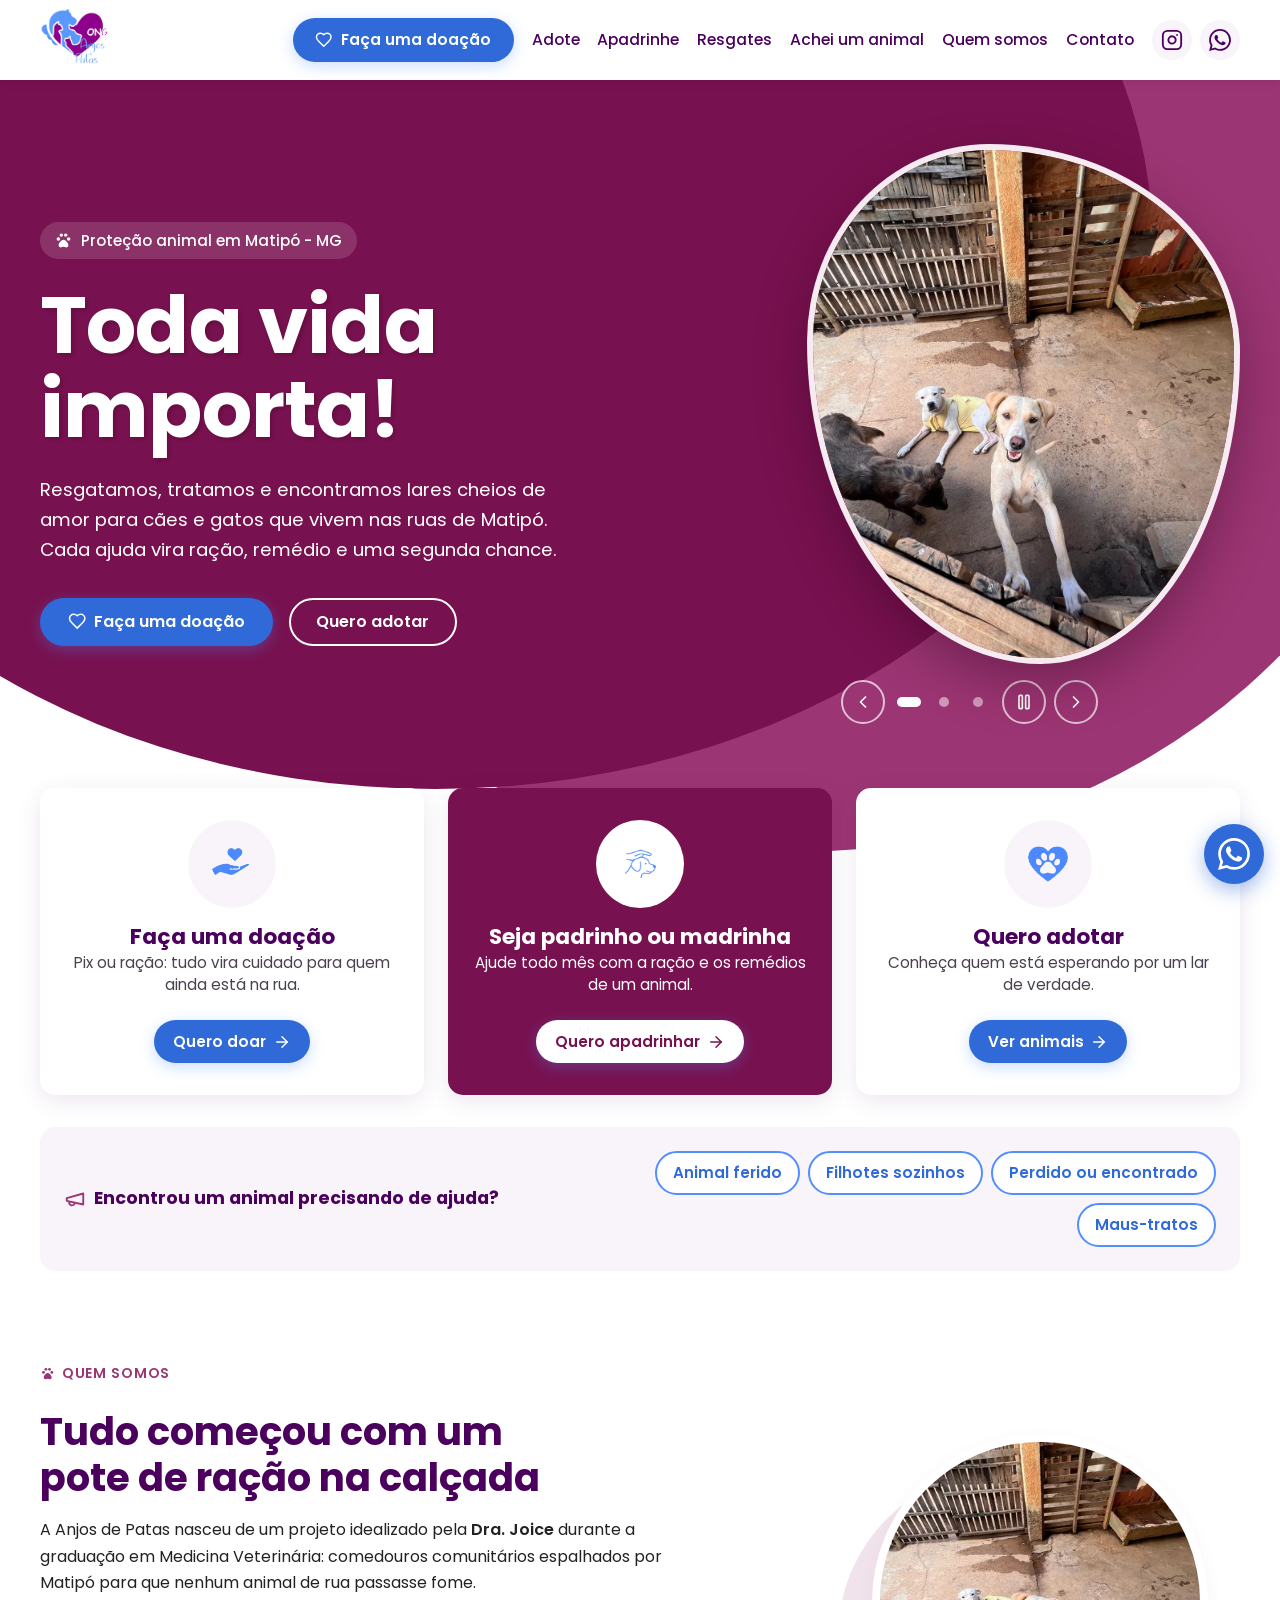
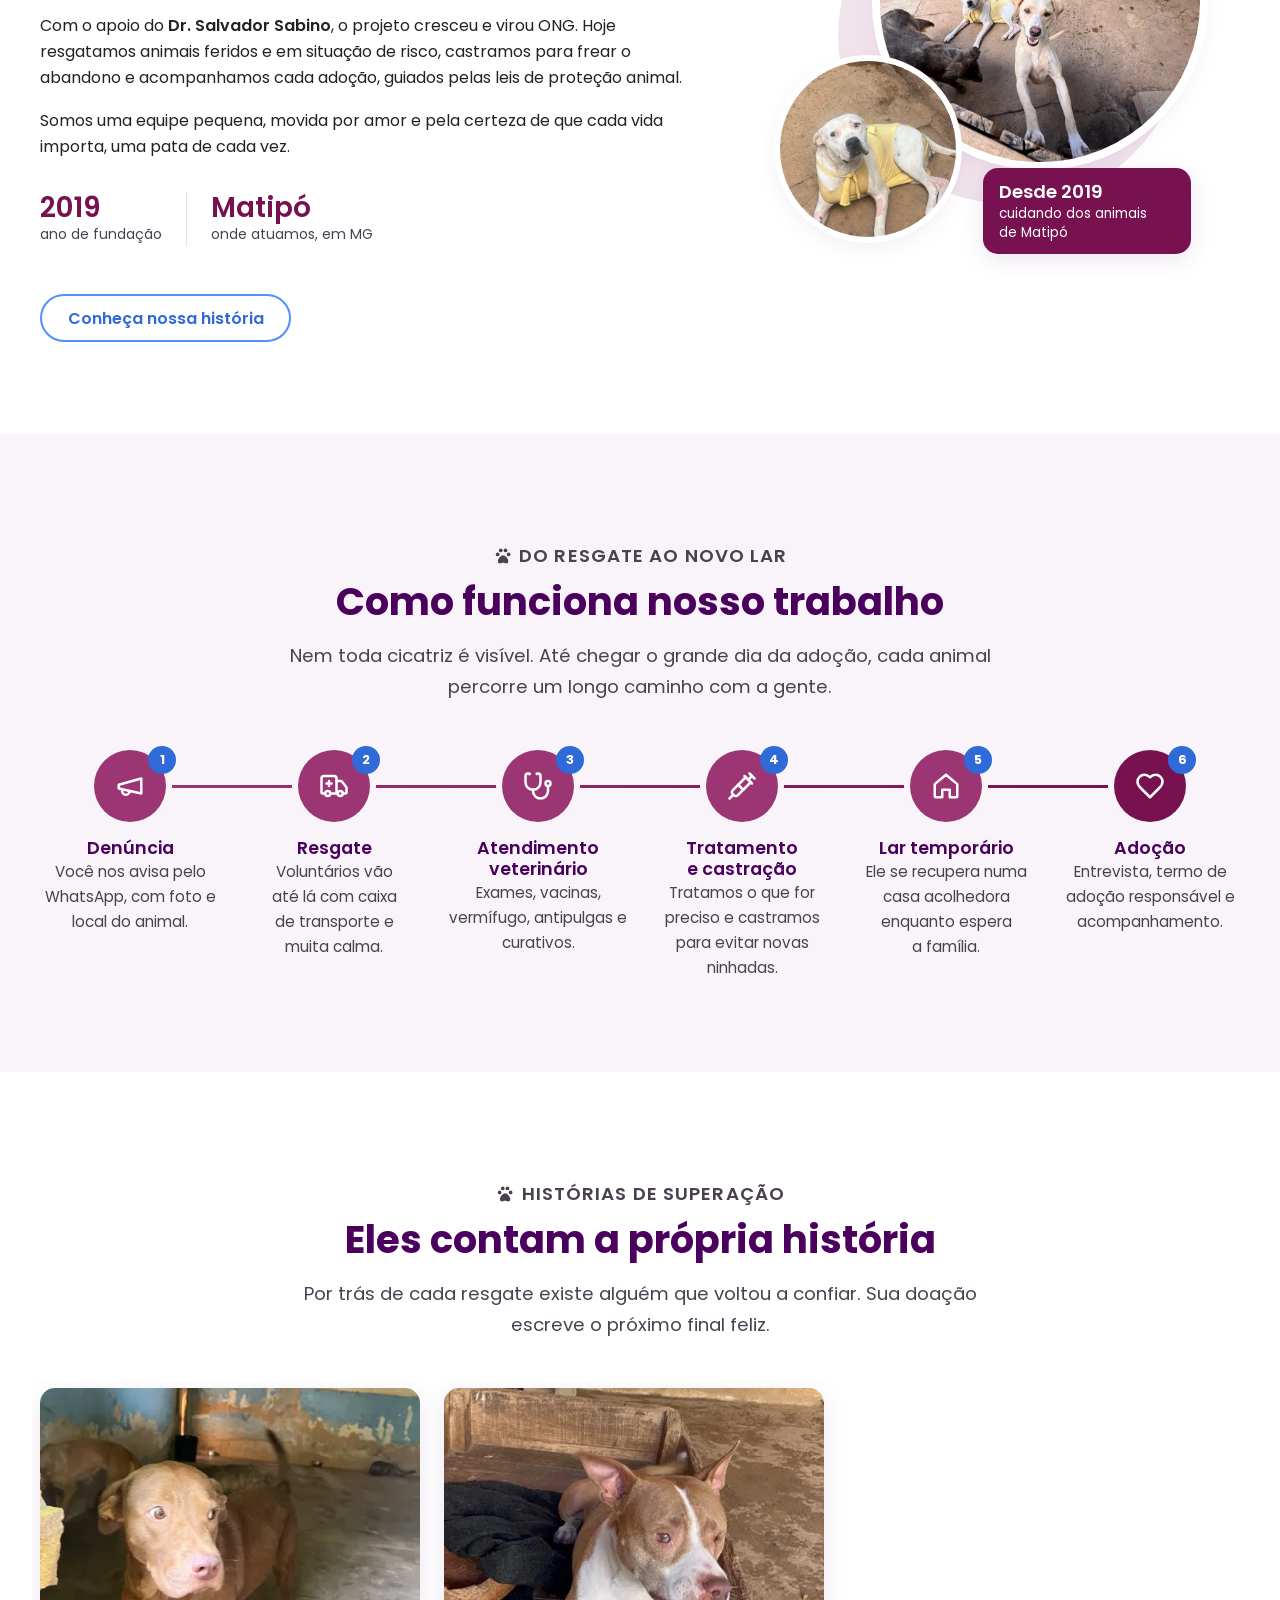
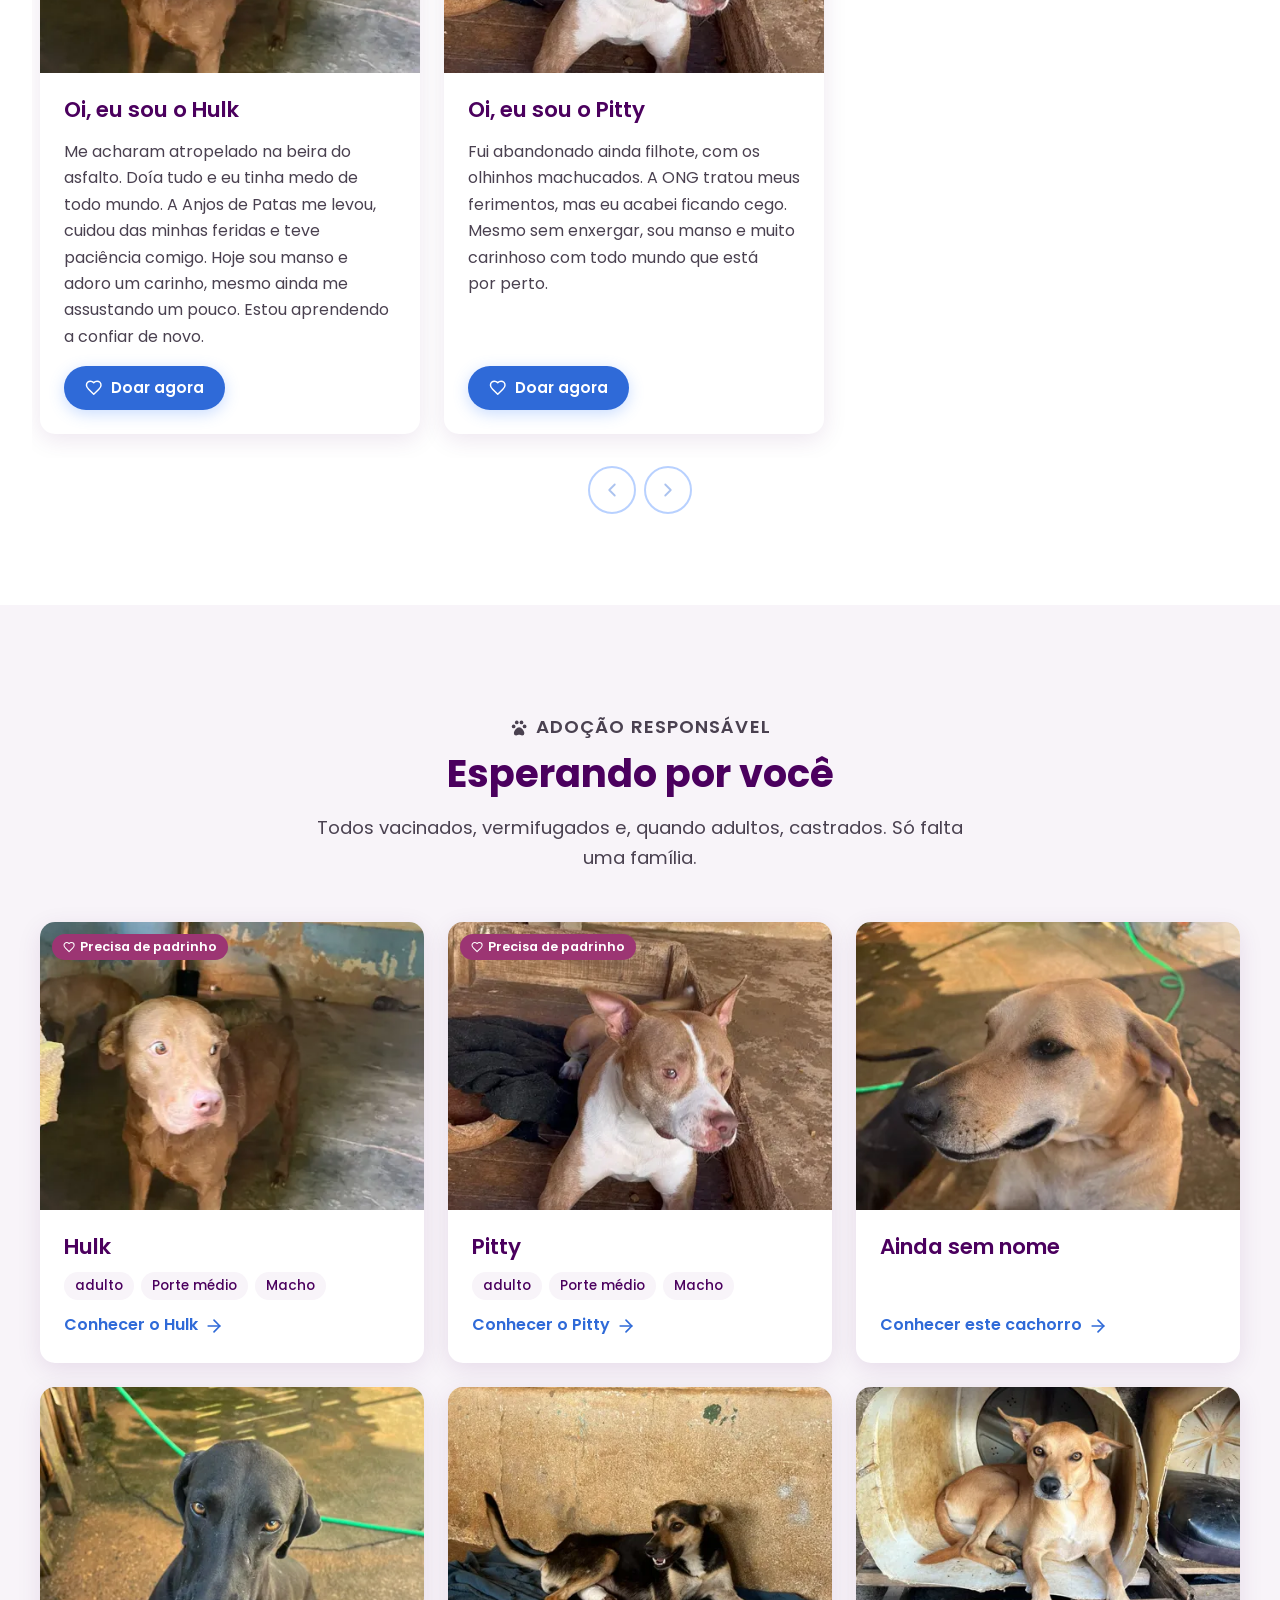
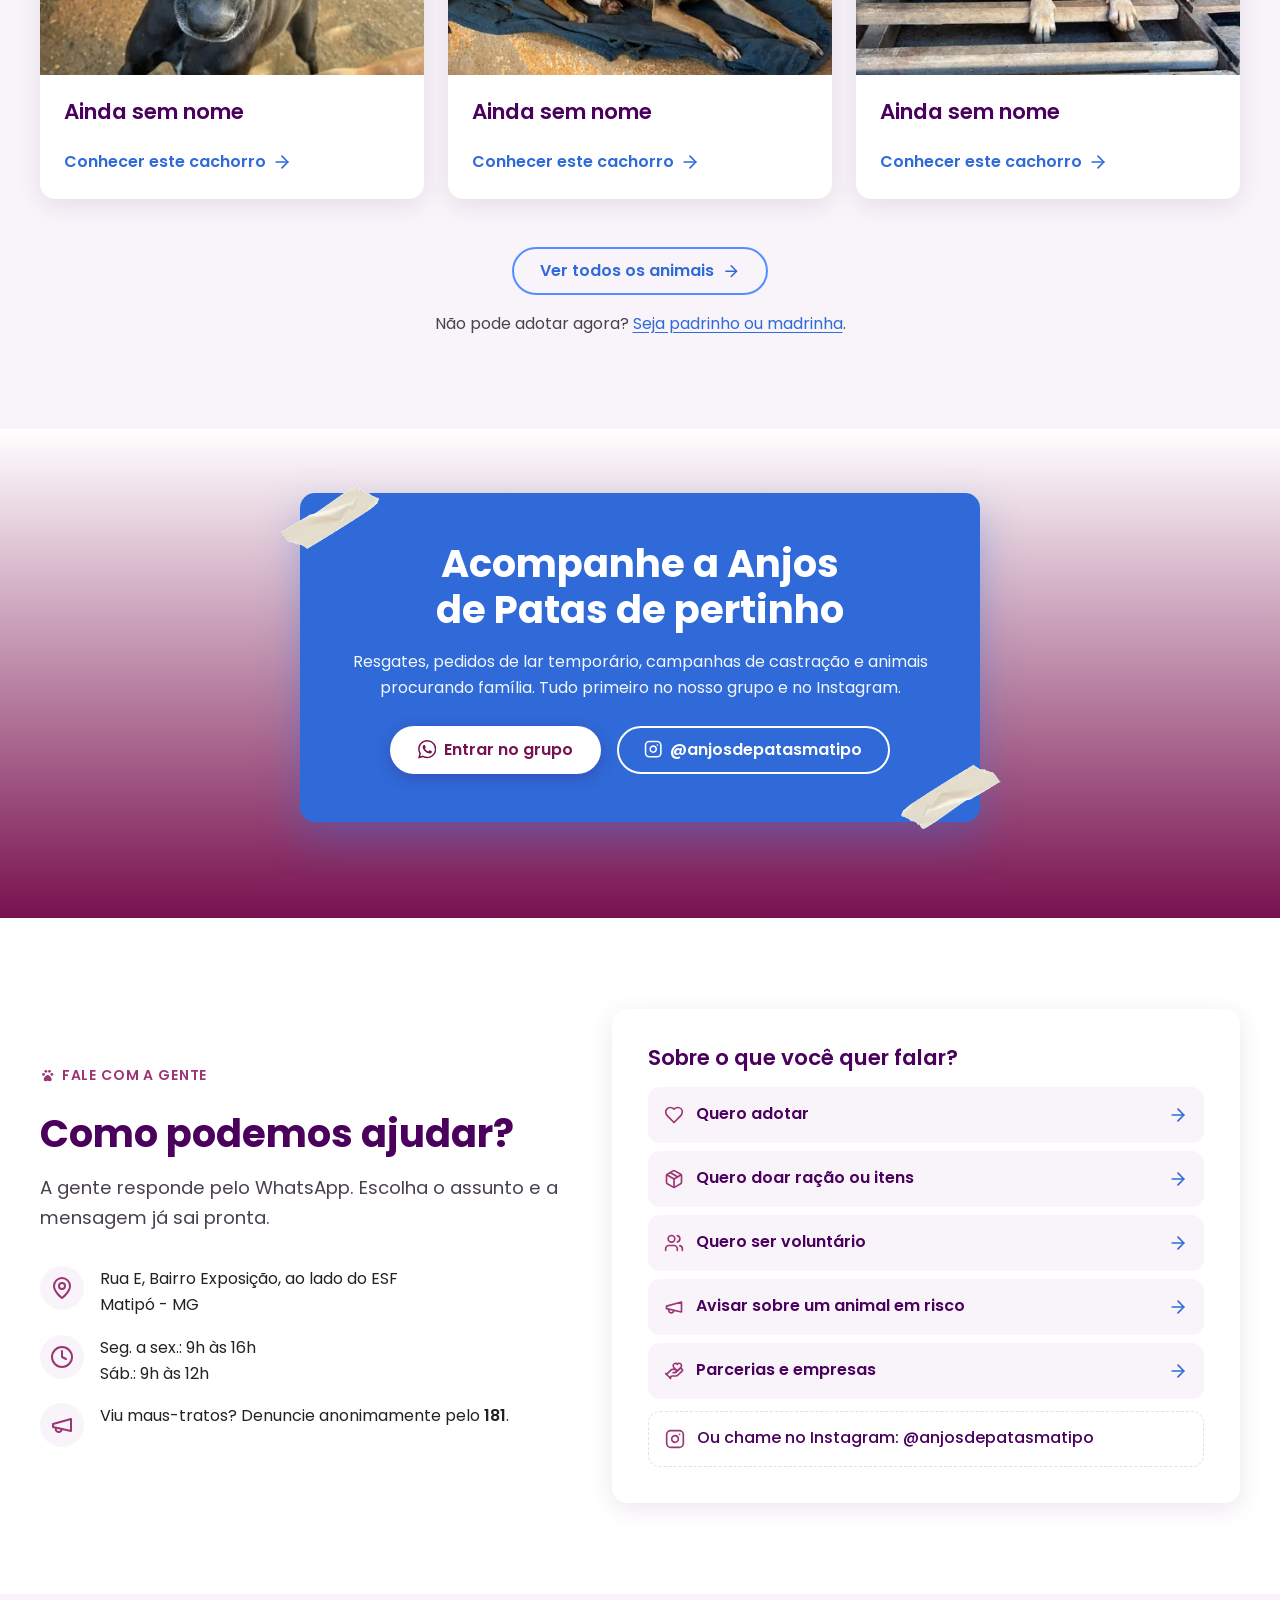
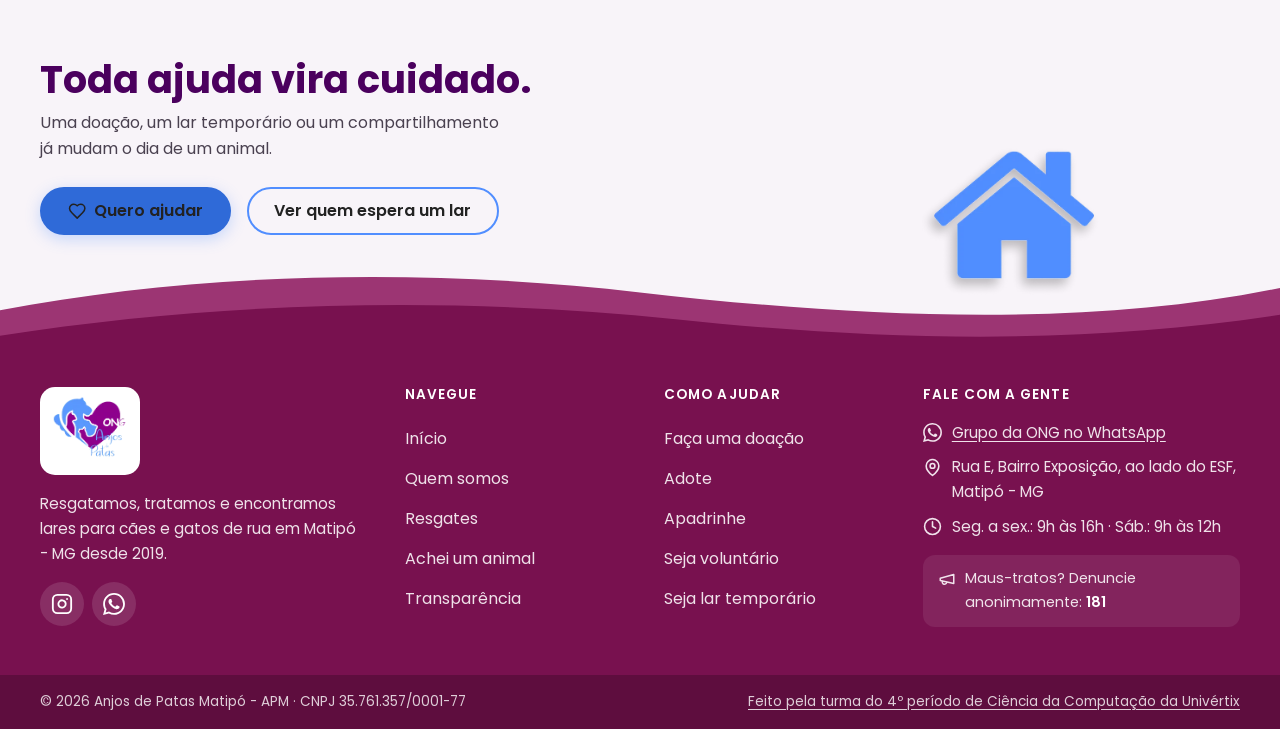
==== index.html @ 24500011 "style(decor): remove as ilustrações de animais do site Co-Authored-By: Claude Opus 5.5 <noreply@anth" ====
<!doctype html>
<html lang="pt-BR">
<head>
  <meta charset="utf-8">
  <meta name="viewport" content="width=device-width, initial-scale=1">
  <title>ONG Anjos de Patas | Resgate e adoção de cães e gatos em Matipó - MG</title>
  <meta name="description" content="A ONG Anjos de Patas resgata, trata, castra e encaminha para adoção cães e gatos de rua em Matipó - MG. Adote, apadrinhe ou faça uma doação.">
  <link rel="canonical" href="https://l3riel.github.io/anjos-de-patas/">
  <meta name="theme-color" content="#78114F">
  <!-- Open Graph: troque o domínio quando o site tiver endereço próprio -->
  <meta property="og:type" content="website">
  <meta property="og:locale" content="pt_BR">
  <meta property="og:site_name" content="ONG Anjos de Patas">
  <meta property="og:title" content="ONG Anjos de Patas | Toda vida importa!">
  <meta property="og:description" content="Resgate, tratamento e adoção responsável de cães e gatos em Matipó - MG.">
  <meta property="og:url" content="https://l3riel.github.io/anjos-de-patas/">
  <meta property="og:image" content="https://l3riel.github.io/anjos-de-patas/assets/img/brand/og-image.jpg">
  <meta property="og:image:width" content="1200">
  <meta property="og:image:height" content="630">
  <meta name="twitter:card" content="summary_large_image">
  <link rel="icon" href="assets/img/brand/favicon.ico" sizes="any">
  <link rel="icon" type="image/png" href="assets/img/brand/favicon-32.png">
  <link rel="apple-touch-icon" href="assets/img/brand/apple-touch-icon.png">
  <link rel="preconnect" href="https://fonts.googleapis.com">
  <link rel="preconnect" href="https://fonts.gstatic.com" crossorigin>
  <link rel="stylesheet" href="https://fonts.googleapis.com/css2?family=Poppins:wght@400;500;600;700&display=swap">
  <link rel="preload" as="image" href="assets/img/fotos/ong2.webp" fetchpriority="high">
  <link rel="stylesheet" href="css/base.css">
  <link rel="stylesheet" href="css/components.css">
  <link rel="stylesheet" href="css/pages.css">
  <script src="js/layout.js" defer></script>
  <script src="js/dados.js" defer></script>
  <script src="js/main.js" defer></script>
  <script src="js/animais.js" defer></script>
</head>
<body>
  <a class="pular-link" href="#conteudo">Pular para o conteúdo</a>
  <div id="site-header"></div>

  <main id="conteudo">

    <!-- 1. HERO ============================================== -->
    <section class="hero" aria-labelledby="hero-titulo">
      <div class="container hero__grid">
        <div class="hero__texto">
          <p class="hero__sobretitulo"><svg data-icone="pata"></svg>Proteção animal em Matipó - MG</p>
          <h1 id="hero-titulo" class="hero__titulo">Toda vida <span>importa!</span></h1>
          <p class="hero__lead">Resgatamos, tratamos e encontramos lares cheios de amor para cães e gatos que vivem nas ruas de Matipó. Cada ajuda vira ração, remédio e uma segunda chance.</p>
          <div class="grupo-botoes">
            <a class="btn" href="doe.html"><svg data-icone="coracao"></svg>Faça uma doação</a>
            <a class="btn btn--contorno-claro" href="adote.html">Quero adotar</a>
          </div>
        </div>

        <div class="hero__carrossel" data-hero-carrossel role="region" aria-roledescription="carrossel" aria-label="Fotos de animais resgatados">
          <div class="hero__moldura">
            <figure class="hero__slide ativo">
              <img src="assets/img/fotos/ong2.webp" alt="Cães resgatados no espaço da ONG" width="1050" height="1400" fetchpriority="high">
            </figure>
            <figure class="hero__slide">
              <img src="assets/img/fotos/cachorro1.webp" alt="Cachorra branca de roupinha amarela descansando" width="1050" height="1400" loading="lazy">
            </figure>
            <figure class="hero__slide">
              <img src="assets/img/fotos/ong3.webp" alt="Área externa onde os animais resgatados tomam sol" width="1050" height="1400" loading="lazy">
            </figure>
          </div>
          <div class="hero__controles">
            <button class="hero__seta" type="button" data-anterior aria-label="Foto anterior"><svg data-icone="chevron-esq"></svg></button>
            <div class="hero__pontos"></div>
            <button class="hero__seta" type="button" data-pausar aria-label="Pausar troca automática das fotos"></button>
            <button class="hero__seta" type="button" data-proximo aria-label="Próxima foto"><svg data-icone="chevron-dir"></svg></button>
          </div>
        </div>
      </div>
    </section>

    <!-- 2. CARDS DE AÇÃO ===================================== -->
    <section class="acoes" aria-label="Como você pode ajudar">
      <ul class="container acoes__grid" role="list">
        <li class="revelar">
          <a class="card acao-card" href="doe.html">
            <span class="acao-card__icone"><img src="assets/img/icons/icone3.webp" alt="" width="105" height="105"></span>
            <span class="acao-card__texto">
              <h2>Faça uma doação</h2>
              <span>Pix ou ração: tudo vira cuidado para quem ainda está na rua.</span>
            </span>
            <span class="acao-card__cta">Quero doar<svg data-icone="seta-dir"></svg></span>
          </a>
        </li>
        <li class="revelar" style="--atraso:60ms">
          <a class="card acao-card acao-card--destaque" href="apadrinhe.html">
            <span class="acao-card__icone"><img src="assets/img/icons/icone2.webp" alt="" width="146" height="105"></span>
            <span class="acao-card__texto">
              <h2>Seja padrinho ou madrinha</h2>
              <span>Ajude todo mês com a ração e os remédios de um animal.</span>
            </span>
            <span class="acao-card__cta">Quero apadrinhar<svg data-icone="seta-dir"></svg></span>
          </a>
        </li>
        <li class="revelar" style="--atraso:120ms">
          <a class="card acao-card" href="adote.html">
            <span class="acao-card__icone"><img src="assets/img/icons/icone1.webp" alt="" width="105" height="105"></span>
            <span class="acao-card__texto">
              <h2>Quero adotar</h2>
              <span>Conheça quem está esperando por um lar de verdade.</span>
            </span>
            <span class="acao-card__cta">Ver animais<svg data-icone="seta-dir"></svg></span>
          </a>
        </li>
      </ul>
    </section>

    <!-- AJUDA RÁPIDA (atalhos para quem encontrou um animal) -->
    <section class="ajuda-rapida" aria-labelledby="ajuda-rapida-titulo">
      <div class="container">
        <div class="ajuda-rapida__inner revelar">
          <h2 id="ajuda-rapida-titulo"><svg data-icone="alerta"></svg>Encontrou um animal precisando de ajuda?</h2>
          <ul class="ajuda-rapida__links" role="list">
            <li><a href="ajuda.html#ferido">Animal ferido</a></li>
            <li><a href="ajuda.html#filhotes">Filhotes sozinhos</a></li>
            <li><a href="ajuda.html#perdido">Perdido ou encontrado</a></li>
            <li><a href="ajuda.html#maus-tratos">Maus-tratos</a></li>
          </ul>
        </div>
      </div>
    </section>

    <!-- CAMPANHA (aparece quando campanha_titulo estiver preenchido no painel ou em data/conteudo.json) -->
    <section class="campanha" aria-labelledby="campanha-titulo" data-requer="campanha_titulo" hidden>
      <div class="container">
        <div class="card campanha__card">
          <div class="campanha__texto">
            <p class="sobretitulo"><svg data-icone="alerta"></svg>Campanha do momento</p>
            <h2 id="campanha-titulo" data-conteudo="campanha_titulo"></h2>
            <p data-conteudo="campanha_texto"></p>
          </div>
          <div class="campanha__meta" data-campanha hidden>
            <div class="campanha__barra" role="progressbar" aria-labelledby="campanha-titulo" aria-valuemin="0" aria-valuemax="100" aria-valuenow="0"><span></span></div>
            <p class="campanha__numeros"><strong data-campanha-arrecadado></strong> de <span data-campanha-meta></span> <span class="campanha__pct" data-campanha-pct></span></p>
          </div>
          <a class="btn" href="doe.html#lojinha"><svg data-icone="coracao"></svg>Ajudar nesta campanha</a>
        </div>
      </div>
    </section>

    <!-- 3. SOBRE ============================================= -->
    <section class="secao sobre" aria-labelledby="sobre-titulo">
      <div class="container sobre__grid">
        <div class="sobre__texto revelar">
          <p class="sobretitulo"><svg data-icone="pata"></svg>Quem somos</p>
          <h2 id="sobre-titulo">Tudo começou com um pote de ração na calçada</h2>
          <p>A Anjos de Patas nasceu de um projeto idealizado pela <strong>Dra. Joice</strong> durante a graduação em Medicina Veterinária: comedouros comunitários espalhados por Matipó para que nenhum animal de rua passasse fome.</p>
          <p>Com o apoio do <strong>Dr. Salvador Sabino</strong>, o projeto cresceu e virou ONG. Hoje resgatamos animais feridos e em situação de risco, castramos para frear o abandono e acompanhamos cada adoção, guiados pelas leis de proteção animal.</p>
          <p>Somos uma equipe pequena, movida por amor e pela certeza de que cada vida importa, uma pata de cada vez.</p>
          <ul class="sobre__fatos" role="list">
            <li><strong data-conteudo="ano_fundacao">2019</strong><span>ano de fundação</span></li>
            <li><strong>Matipó</strong><span>onde atuamos, em MG</span></li>
            <!-- Aparecem quando preenchidos no painel (admin.html) -->
            <li data-requer="voluntarios" hidden><strong data-conteudo="voluntarios"></strong><span>voluntários ativos</span></li>
            <li data-requer="comedouros" hidden><strong data-conteudo="comedouros"></strong><span>comedouros na cidade</span></li>
          </ul>
          <a class="btn btn--contorno" href="quem-somos.html">Conheça nossa história</a>
        </div>
        <div class="sobre__fotos revelar" style="--atraso:120ms">
          <!-- TROCAR quando houver: foto da Dra. Joice ou da equipe -->
          <img class="sobre__foto-grande" src="assets/img/fotos/ong2-600.webp" alt="Cães resgatados descansando no espaço da ONG" width="450" height="600" loading="lazy">
          <img class="sobre__foto-pequena" src="assets/img/fotos/cachorro1-600.webp" alt="Cachorra resgatada usando uma roupinha amarela" width="450" height="600" loading="lazy">
          <p class="sobre__selo"><strong>Desde 2019</strong>cuidando dos animais de Matipó</p>
        </div>
      </div>
    </section>

    <!-- 4. COMO FUNCIONA ===================================== -->
    <section class="secao secao--suave como-funciona" aria-labelledby="como-titulo">
      <div class="container">
        <div class="secao__topo revelar">
          <p class="sobretitulo"><svg data-icone="pata"></svg>Do resgate ao novo lar</p>
          <h2 id="como-titulo">Como funciona nosso trabalho</h2>
          <p>Nem toda cicatriz é visível. Até chegar o grande dia da adoção, cada animal percorre um longo caminho com a gente.</p>
        </div>
        <ol class="linha-tempo" role="list">
          <li class="revelar" style="--atraso:0ms">
            <span class="linha-tempo__icone"><svg data-icone="alerta"></svg></span>
            <span class="linha-tempo__num">1</span>
            <h3>Denúncia</h3>
            <p>Você nos avisa pelo WhatsApp, com foto e local do animal.</p>
          </li>
          <li class="revelar" style="--atraso:60ms">
            <span class="linha-tempo__icone"><svg data-icone="resgate"></svg></span>
            <span class="linha-tempo__num">2</span>
            <h3>Resgate</h3>
            <p>Voluntários vão até lá com caixa de transporte e muita calma.</p>
          </li>
          <li class="revelar" style="--atraso:120ms">
            <span class="linha-tempo__icone"><svg data-icone="estetoscopio"></svg></span>
            <span class="linha-tempo__num">3</span>
            <h3>Atendimento veterinário</h3>
            <p>Exames, vacinas, vermífugo, antipulgas e curativos.</p>
          </li>
          <li class="revelar" style="--atraso:180ms">
            <span class="linha-tempo__icone"><svg data-icone="seringa"></svg></span>
            <span class="linha-tempo__num">4</span>
            <h3>Tratamento e castração</h3>
            <p>Tratamos o que for preciso e castramos para evitar novas ninhadas.</p>
          </li>
          <li class="revelar" style="--atraso:240ms">
            <span class="linha-tempo__icone"><svg data-icone="casa"></svg></span>
            <span class="linha-tempo__num">5</span>
            <h3>Lar temporário</h3>
            <p>Ele se recupera numa casa acolhedora enquanto espera a família.</p>
          </li>
          <li class="revelar" style="--atraso:300ms">
            <span class="linha-tempo__icone"><svg data-icone="coracao"></svg></span>
            <span class="linha-tempo__num">6</span>
            <h3>Adoção</h3>
            <p>Entrevista, termo de adoção responsável e acompanhamento.</p>
          </li>
        </ol>
      </div>
    </section>

    <!-- 5. CONTADORES ======================================== -->
    <!-- Aparece quando os números reais forem cadastrados no painel -->
    <section class="contadores" aria-labelledby="contadores-titulo" data-requer="contador_resgatados" hidden>
      <div class="container">
        <h2 id="contadores-titulo" class="visualmente-oculto">Nossos números</h2>
        <ul class="contadores__lista" role="list">
          <li>
            <svg data-icone="resgate"></svg>
            <p class="contadores__numero">+<span data-contador="0" data-conteudo="contador_resgatados">0</span></p>
            <p>animais resgatados</p>
          </li>
          <li>
            <svg data-icone="coracao"></svg>
            <p class="contadores__numero">+<span data-contador="0" data-conteudo="contador_adotados">0</span></p>
            <p>animais adotados</p>
          </li>
          <li>
            <svg data-icone="seringa"></svg>
            <p class="contadores__numero">+<span data-contador="0" data-conteudo="contador_castrados">0</span></p>
            <p>animais castrados</p>
          </li>
        </ul>
        
      </div>
    </section>

    <!-- 6. HISTÓRIAS ========================================= -->
    <section class="secao historias" aria-labelledby="historias-titulo">
      <div class="container">
        <div class="secao__topo revelar">
          <p class="sobretitulo"><svg data-icone="pata"></svg>Histórias de superação</p>
          <h2 id="historias-titulo">Eles contam a própria história</h2>
          <p>Por trás de cada resgate existe alguém que voltou a confiar. Sua doação escreve o próximo final feliz.</p>
        </div>
        <p class="nota-exemplo" data-nota-exemplo hidden>Histórias ilustrativas enquanto reunimos as dos nossos resgatados.</p>
        <div class="carrossel" data-carrossel role="region" aria-roledescription="carrossel" aria-label="Histórias de superação">
          <ul class="carrossel__trilho" data-historias role="list">
            <li class="carregando">Carregando histórias…</li>
          </ul>
          <div class="carrossel__controles">
            <button class="carrossel__btn" type="button" data-anterior aria-label="História anterior"><svg data-icone="chevron-esq"></svg></button>
            <button class="carrossel__btn" type="button" data-proximo aria-label="Próxima história"><svg data-icone="chevron-dir"></svg></button>
          </div>
        </div>
      </div>
    </section>

    <!-- 7. ANIMAIS PARA ADOÇÃO =============================== -->
    <section class="secao secao--suave" aria-labelledby="adocao-titulo">
      <div class="container">
        <div class="secao__topo revelar">
          <p class="sobretitulo"><svg data-icone="pata"></svg>Adoção responsável</p>
          <h2 id="adocao-titulo">Esperando por você</h2>
          <p>Todos vacinados, vermifugados e, quando adultos, castrados. Só falta uma família.</p>
        </div>
        <p class="nota-exemplo" data-nota-exemplo hidden>Perfis ilustrativos enquanto cadastramos os animais da ONG.</p>
        <div class="grade-animais" data-animais-home aria-live="polite">
          <p class="carregando">Carregando animais…</p>
        </div>
        <div class="secao__rodape">
          <a class="btn btn--contorno" href="adote.html">Ver todos os animais<svg data-icone="seta-dir"></svg></a>
          <p>Não pode adotar agora? <a href="apadrinhe.html">Seja padrinho ou madrinha</a>.</p>
        </div>
      </div>
    </section>

    <!-- 8. FAIXA WHATSAPP/INSTAGRAM ========================== -->
    <section class="faixa-redes" aria-labelledby="redes-titulo">
      <div class="container">
        <div class="faixa-redes__card com-fitas revelar">
          <h2 id="redes-titulo">Acompanhe a Anjos de Patas de pertinho</h2>
          <p>Resgates, pedidos de lar temporário, campanhas de castração e animais procurando família. Tudo primeiro no nosso grupo e no Instagram.</p>
          <div class="grupo-botoes">
            <a class="btn btn--branco" href="https://chat.whatsapp.com/EZXPNb8ATfT1UnAckykyNl" target="_blank" rel="noopener"><svg data-icone="whatsapp"></svg>Entrar no grupo</a>
            <a class="btn btn--contorno-claro" href="https://www.instagram.com/anjosdepatasmatipo/" target="_blank" rel="noopener"><svg data-icone="instagram"></svg>@anjosdepatasmatipo</a>
          </div>
        </div>
      </div>
    </section>

    <!-- 9. CONTATO =========================================== -->
    <section class="secao contato" id="contato" aria-labelledby="contato-titulo">
      <div class="container contato__grid">
        <div class="contato__info revelar">
          <p class="sobretitulo"><svg data-icone="pata"></svg>Fale com a gente</p>
          <h2 id="contato-titulo">Como podemos ajudar?</h2>
          <p class="lead">A gente responde pelo WhatsApp. Escolha o assunto e a mensagem já sai pronta.</p>
          <ul class="contato__lista" role="list">
            <li><svg data-icone="local"></svg><span>Rua E, Bairro Exposição, ao lado do ESF<br>Matipó - MG</span></li>
            <li><svg data-icone="relogio"></svg><span>Seg. a sex.: 9h às 16h<br>Sáb.: 9h às 12h</span></li>
            <li><svg data-icone="alerta"></svg><span>Viu maus-tratos? Denuncie anonimamente pelo <strong>181</strong>.</span></li>
          </ul>
        </div>

        <div class="card contato__atalhos revelar" style="--atraso:100ms">
          <h3>Sobre o que você quer falar?</h3>
          <ul class="atalhos" role="list">
            <li><a class="atalho" href="#" data-whatsapp="Olá! Quero adotar um animal da Anjos de Patas." target="_blank" rel="noopener"><svg data-icone="coracao"></svg><span>Quero adotar</span><svg class="icone atalho__seta" data-icone="seta-dir"></svg></a></li>
            <li><a class="atalho" href="#" data-whatsapp="Olá! Quero fazer uma doação para a Anjos de Patas." target="_blank" rel="noopener"><svg data-icone="pacote"></svg><span>Quero doar ração ou itens</span><svg class="icone atalho__seta" data-icone="seta-dir"></svg></a></li>
            <li><a class="atalho" href="#" data-whatsapp="Olá! Quero ser voluntário(a) na Anjos de Patas." target="_blank" rel="noopener"><svg data-icone="pessoas"></svg><span>Quero ser voluntário</span><svg class="icone atalho__seta" data-icone="seta-dir"></svg></a></li>
            <li><a class="atalho" href="#" data-whatsapp="Olá! Vi um animal precisando de ajuda. Local:" target="_blank" rel="noopener"><svg data-icone="alerta"></svg><span>Avisar sobre um animal em risco</span><svg class="icone atalho__seta" data-icone="seta-dir"></svg></a></li>
            <li><a class="atalho" href="#" data-whatsapp="Olá! Tenho interesse em uma parceria com a Anjos de Patas." target="_blank" rel="noopener"><svg data-icone="maos"></svg><span>Parcerias e empresas</span><svg class="icone atalho__seta" data-icone="seta-dir"></svg></a></li>
          </ul>
          <a class="atalho atalho--instagram" href="https://www.instagram.com/anjosdepatasmatipo/" target="_blank" rel="noopener"><svg data-icone="instagram"></svg><span>Ou chame no Instagram: @anjosdepatasmatipo</span></a>
        </div>
      </div>
    </section>
  </main>

  <div id="site-footer"></div>
</body>
</html>
---- css/base.css ----
/* =========================================================
   Anjos de Patas — tokens, reset e utilitários
   Cores vindas do site ACE - PET (style.css original)
   ========================================================= */

:root {
  /* Paleta ACE - PET */
  --cor-principal: #78114F;
  --cor-secundaria: #9C3573;
  --cor-titulo: #4b005e;
  --cor-destaque: #518eff;          /* contornos, sombras, foco, filtros */
  --cor-destaque-hover: #3a75e0;
  --cor-menu-hover: #a100b8;
  --cor-fundo: #ffffff;
  --cor-fundo-suave: #f8f4f9;
  --cor-texto: #222;

  /* Tons intermediários (derivados da paleta, sem cores novas) */
  --cor-botao: #2f6ad8;             /* fundo de botão com texto branco: 5:1 */
  --cor-principal-escura: #5e0d3e;
  --cor-texto-suave: #4a4150;
  --cor-borda: #e8dcea;
  --cor-secundaria-clara: #f1e3ec;

  --gradiente-ace: linear-gradient(180deg, #fff 0%, var(--cor-principal) 100%);

  /* Forma e sombra */
  --raio-card: 15px;
  --raio-pilula: 50px;
  --sombra-card: 0 6px 24px rgba(75, 0, 94, 0.1);
  --sombra-card-hover: 0 12px 32px rgba(75, 0, 94, 0.16);
  --sombra-btn: 0 4px 15px rgba(81, 142, 255, 0.3);
  --sombra-btn-hover: 0 6px 20px rgba(81, 142, 255, 0.4);

  /* Tipografia */
  --fonte: "Poppins", system-ui, -apple-system, "Segoe UI", sans-serif;
  --fs-h1: clamp(2rem, 1.3rem + 3.2vw, 3.6rem);
  --fs-h2: clamp(1.6rem, 1.2rem + 1.8vw, 2.4rem);
  --fs-h3: clamp(1.15rem, 1.05rem + 0.4vw, 1.35rem);
  --fs-lead: clamp(1.02rem, 0.98rem + 0.25vw, 1.15rem);

  /* Espaçamento (escala de 8px) */
  --e-1: 0.5rem;
  --e-2: 1rem;
  --e-3: 1.5rem;
  --e-4: 2rem;
  --e-5: 3rem;
  --e-6: 4rem;
  --e-secao: clamp(3.5rem, 2.5rem + 4vw, 6rem);

  --largura: 1200px;
  --gutter: clamp(1rem, 0.6rem + 2vw, 2rem);
  --altura-header: 80px;

  /* Movimento */
  --t-rapido: 160ms;
  --t-medio: 280ms;
  --t-lento: 600ms;
  --ease-saida: cubic-bezier(0.22, 1, 0.36, 1);

  /* Camadas */
  --z-decor: 0;
  --z-conteudo: 1;
  --z-flutuante: 40;
  --z-header: 100;
  --z-menu: 110;
}

/* ---------- Reset ---------- */
*,
*::before,
*::after {
  box-sizing: border-box;
  margin: 0;
  padding: 0;
}

html {
  -webkit-text-size-adjust: 100%;
  scroll-behavior: smooth;
  scroll-padding-top: calc(var(--altura-header) + 1rem);
}

body {
  font-family: var(--fonte);
  font-size: 1rem;
  line-height: 1.65;
  color: var(--cor-texto);
  background: var(--cor-fundo);
  overflow-x: clip;
  padding-top: var(--altura-header);
  min-height: 100dvh;
  display: flex;
  flex-direction: column;
}

main {
  flex: 1;
}

/* Garante que o atributo hidden vença classes com display próprio */
[hidden] {
  display: none !important;
}

img,
svg,
video {
  display: block;
  max-width: 100%;
}

img {
  height: auto;
}

a {
  color: var(--cor-botao);
  text-underline-offset: 3px;
}

a:hover {
  color: var(--cor-menu-hover);
}

button,
input,
select,
textarea {
  font: inherit;
  color: inherit;
}

button {
  cursor: pointer;
  touch-action: manipulation;
}

ul[role="list"],
ol[role="list"] {
  list-style: none;
}

h1,
h2,
h3,
h4 {
  color: var(--cor-titulo);
  line-height: 1.2;
  font-weight: 700;
  text-wrap: balance;
}

h1 { font-size: var(--fs-h1); }
h2 { font-size: var(--fs-h2); }
h3 { font-size: var(--fs-h3); font-weight: 600; }

p {
  text-wrap: pretty;
}

strong {
  font-weight: 600;
}

/* Foco visível para teclado */
:focus-visible {
  outline: 3px solid var(--cor-destaque);
  outline-offset: 3px;
  border-radius: 4px;
}

::selection {
  background: var(--cor-secundaria);
  color: #fff;
}

/* ---------- Utilitários ---------- */
.container {
  width: min(100% - 2 * var(--gutter), var(--largura));
  margin-inline: auto;
}

.secao {
  padding-block: var(--e-secao);
  position: relative;
}

.secao--suave {
  background: var(--cor-fundo-suave);
}

.secao__topo {
  text-align: center;
  max-width: 720px;
  margin: 0 auto var(--e-5);
}

.secao__topo p {
  color: var(--cor-texto-suave);
  font-size: var(--fs-lead);
  margin-top: var(--e-2);
}

.sobretitulo {
  display: inline-flex;
  align-items: center;
  gap: 0.4rem;
  font-size: 0.875rem;
  font-weight: 600;
  letter-spacing: 0.06em;
  text-transform: uppercase;
  color: var(--cor-secundaria);
  margin-bottom: var(--e-1);
}

.sobretitulo .icone {
  width: 1.1em;
  height: 1.1em;
}

.lead {
  font-size: var(--fs-lead);
  color: var(--cor-texto-suave);
}

.visualmente-oculto {
  position: absolute !important;
  width: 1px;
  height: 1px;
  padding: 0;
  margin: -1px;
  overflow: hidden;
  clip: rect(0, 0, 0, 0);
  white-space: nowrap;
  border: 0;
}

.pular-link {
  position: absolute;
  left: var(--e-2);
  top: -100px;
  z-index: 1000;
  background: var(--cor-principal);
  color: #fff;
  padding: 0.75rem 1.25rem;
  border-radius: var(--raio-pilula);
  font-weight: 600;
  text-decoration: none;
}

.pular-link:focus {
  top: var(--e-2);
  color: #fff;
}

/* Marcação de conteúdo que a ONG precisa preencher */
.preencher {
  background: var(--cor-secundaria-clara);
  color: var(--cor-principal-escura);
  outline: 1px dashed var(--cor-secundaria);
  padding: 0 0.3em;
  border-radius: 4px;
  font-weight: 600;
  font-size: 0.9em;
}

.icone {
  width: 1.25em;
  height: 1.25em;
  flex-shrink: 0;
  fill: none;
  stroke: currentColor;
  stroke-width: 2;
  stroke-linecap: round;
  stroke-linejoin: round;
}

/* ---------- Animação de entrada ao rolar ---------- */
.js .revelar {
  opacity: 0;
  transform: translateY(16px);
  transition: opacity 500ms var(--ease-saida),
    transform 500ms var(--ease-saida);
  transition-delay: var(--atraso, 0ms);
}

.js .revelar.visivel {
  opacity: 1;
  transform: none;
}

@media (prefers-reduced-motion: reduce) {
  html {
    scroll-behavior: auto;
  }

  *,
  *::before,
  *::after {
    animation-duration: 0.01ms !important;
    animation-iteration-count: 1 !important;
    transition-duration: 0.01ms !important;
  }

  .js .revelar {
    opacity: 1;
    transform: none;
  }
}
---- css/components.css ----
/* =========================================================
   Componentes compartilhados: botões, header, rodapé, cards,
   formulários, carrossel, FAQ e decorações
   ========================================================= */

/* ---------- Botões em pílula ---------- */
.btn {
  display: inline-flex;
  align-items: center;
  justify-content: center;
  gap: 0.5rem;
  min-height: 48px;
  padding: 0.75rem 1.6rem;
  border: 2px solid transparent;
  border-radius: var(--raio-pilula);
  background: var(--cor-botao);
  color: #fff;
  font-weight: 600;
  font-size: 1rem;
  line-height: 1.2;
  text-decoration: none;
  text-align: center;
  box-shadow: var(--sombra-btn);
  transition: transform var(--t-rapido) ease-out,
    background-color var(--t-rapido) ease-out,
    box-shadow var(--t-rapido) ease-out, color var(--t-rapido) ease-out;
}

.btn:hover {
  background: var(--cor-destaque-hover);
  color: #fff;
  transform: translateY(-2px);
  box-shadow: var(--sombra-btn-hover);
}

.btn:active {
  transform: translateY(0) scale(0.98);
}

.btn .icone {
  width: 1.15em;
  height: 1.15em;
}

.btn--contorno {
  background: transparent;
  border-color: var(--cor-destaque);
  color: var(--cor-botao);
  box-shadow: none;
}

.btn--contorno:hover {
  background: var(--cor-botao);
  border-color: var(--cor-botao);
}

.btn--branco {
  background: #fff;
  color: var(--cor-principal);
  box-shadow: 0 4px 15px rgba(75, 0, 94, 0.25);
}

.btn--branco:hover {
  background: var(--cor-fundo-suave);
  color: var(--cor-principal);
}

.btn--contorno-claro {
  background: transparent;
  border-color: #fff;
  color: #fff;
  box-shadow: none;
}

.btn--contorno-claro:hover {
  background: #fff;
  color: var(--cor-principal);
}

.btn--pequeno {
  min-height: 44px;
  padding: 0.55rem 1.2rem;
  font-size: 0.95rem;
}

.btn[disabled],
.btn[aria-disabled="true"] {
  opacity: 0.5;
  cursor: not-allowed;
  transform: none;
}

.grupo-botoes {
  display: flex;
  flex-wrap: wrap;
  gap: var(--e-2);
}

/* ---------- Header fixo ---------- */
.topo {
  position: fixed;
  inset: 0 0 auto 0;
  z-index: var(--z-header);
  height: var(--altura-header);
  background: #fff;
  box-shadow: 0 2px 10px rgba(0, 0, 0, 0.08);
}

.topo__inner {
  height: 100%;
  display: flex;
  align-items: center;
  justify-content: space-between;
  gap: var(--e-2);
}

.topo__logo {
  display: flex;
  align-items: center;
  flex-shrink: 0;
  border-radius: 8px;
}

.topo__logo img {
  height: 66px;
  width: auto;
}

.menu-btn {
  display: inline-flex;
  align-items: center;
  justify-content: center;
  width: 48px;
  height: 48px;
  border: 0;
  border-radius: 12px;
  background: var(--cor-fundo-suave);
  color: var(--cor-titulo);
}

.menu-btn .icone {
  width: 26px;
  height: 26px;
}

.menu-btn .icone-fechar,
.menu-aberto .menu-btn .icone-menu {
  display: none;
}

.menu-aberto .menu-btn .icone-fechar {
  display: block;
}

.nav {
  position: fixed;
  inset: var(--altura-header) 0 0 0;
  z-index: var(--z-menu);
  background: #fff;
  padding: var(--e-3) var(--gutter) var(--e-5);
  overflow-y: auto;
  display: flex;
  flex-direction: column;
  gap: var(--e-3);
  visibility: hidden;
  opacity: 0;
  transform: translateY(-8px);
  transition: opacity var(--t-medio) var(--ease-saida),
    transform var(--t-medio) var(--ease-saida), visibility 0s linear var(--t-medio);
}

.menu-aberto .nav {
  visibility: visible;
  opacity: 1;
  transform: none;
  transition-delay: 0s;
}

.nav__lista {
  display: flex;
  flex-direction: column;
  list-style: none;
}

.nav__link {
  display: flex;
  align-items: center;
  min-height: 52px;
  padding: 0 var(--e-1);
  border-bottom: 1px solid var(--cor-borda);
  color: var(--cor-titulo);
  font-weight: 500;
  font-size: 1.1rem;
  text-decoration: none;
  transition: color var(--t-rapido);
}

.nav__link:hover,
.nav__link[aria-current="page"] {
  color: var(--cor-menu-hover);
}

.nav__link[aria-current="page"] {
  font-weight: 600;
}

.nav__doar {
  order: -1;
  align-self: stretch;
}

.nav__sociais {
  display: flex;
  gap: var(--e-1);
}

.icone-social {
  display: inline-flex;
  align-items: center;
  justify-content: center;
  width: 44px;
  height: 44px;
  border-radius: 50%;
  color: var(--cor-titulo);
  background: var(--cor-fundo-suave);
  transition: color var(--t-rapido), background-color var(--t-rapido),
    transform var(--t-rapido);
}

.icone-social:hover {
  color: #fff;
  background: var(--cor-menu-hover);
  transform: translateY(-2px);
}

.icone-social svg {
  width: 22px;
  height: 22px;
}

@media (min-width: 1240px) {
  .menu-btn {
    display: none;
  }

  .nav {
    position: static;
    flex-direction: row;
    align-items: center;
    gap: clamp(0.75rem, 1.4vw, 1.5rem);
    padding: 0;
    overflow: visible;
    visibility: visible;
    opacity: 1;
    transform: none;
    background: none;
  }

  .nav__lista {
    flex-direction: row;
    gap: clamp(0.75rem, 1.4vw, 1.5rem);
  }

  .nav__link {
    min-height: 44px;
    padding: 0;
    border: 0;
    font-size: 0.98rem;
    position: relative;
  }

  .nav__link::after {
    content: "";
    position: absolute;
    left: 0;
    right: 0;
    bottom: 6px;
    height: 2px;
    border-radius: 2px;
    background: var(--cor-menu-hover);
    transform: scaleX(0);
    transform-origin: left;
    transition: transform var(--t-medio) var(--ease-saida);
  }

  .nav__link:hover::after,
  .nav__link[aria-current="page"]::after {
    transform: scaleX(1);
  }

  .nav__doar {
    order: 0;
    min-height: 44px;
    padding: 0.55rem 1.3rem;
    font-size: 0.95rem;
  }

  .nav__sociais .icone-social {
    width: 40px;
    height: 40px;
  }
}

/* ---------- Topo das páginas internas ---------- */
.pagina-topo {
  position: relative;
  isolation: isolate;
  overflow: hidden;
  color: #fff;
  padding: clamp(3rem, 2rem + 4vw, 5.5rem) 0 clamp(5rem, 3rem + 6vw, 8rem);
  background: var(--cor-principal);
}

.pagina-topo h1 {
  color: #fff;
  max-width: 18ch;
}

.pagina-topo .lead {
  color: #fff;
  opacity: 0.92;
  max-width: 60ch;
  margin-top: var(--e-2);
}

.pagina-topo__trilha {
  display: flex;
  flex-wrap: wrap;
  gap: 0.4rem;
  list-style: none;
  font-size: 0.9rem;
  margin-bottom: var(--e-2);
}

.pagina-topo__trilha a {
  color: #fff;
}

.pagina-topo__trilha li + li::before {
  content: "/";
  margin-right: 0.4rem;
  opacity: 0.7;
}

/* Elipses orgânicas do ACE - PET (desktop) */
@media (min-width: 768px) {
  .pagina-topo {
    background: transparent;
  }

  .pagina-topo::before,
  .pagina-topo::after {
    content: "";
    position: absolute;
    z-index: -1;
    border-radius: 50%;
  }

  .pagina-topo::before {
    background: var(--cor-secundaria);
    inset: -60% -15% 0 20%;
  }

  .pagina-topo::after {
    background: var(--cor-principal);
    inset: -70% 18% 8% -20%;
  }
}

.pagina-topo__pet {
  position: absolute;
  right: max(var(--gutter), calc((100% - var(--largura)) / 2));
  bottom: 0;
  width: clamp(150px, 18vw, 240px);
  z-index: 0;
  pointer-events: none;
}

/* ---------- Cards ---------- */
.card {
  background: #fff;
  border-radius: var(--raio-card);
  box-shadow: var(--sombra-card);
  overflow: hidden;
}

.card--interativo {
  transition: transform var(--t-medio) var(--ease-saida),
    box-shadow var(--t-medio) var(--ease-saida);
}

.card--interativo:hover {
  transform: translateY(-4px);
  box-shadow: var(--sombra-card-hover);
}

.selo {
  display: inline-flex;
  align-items: center;
  gap: 0.3rem;
  padding: 0.25rem 0.7rem;
  border-radius: var(--raio-pilula);
  font-size: 0.8rem;
  font-weight: 600;
  line-height: 1.4;
  background: var(--cor-secundaria);
  color: #fff;
}

.selo--claro {
  background: var(--cor-secundaria-clara);
  color: var(--cor-principal-escura);
}

.selo--andamento {
  background: var(--cor-botao);
  color: #fff;
}

.selo--exemplo {
  background: var(--cor-secundaria-clara);
  color: var(--cor-principal-escura);
  outline: 1px dashed var(--cor-secundaria);
}

.selo .icone {
  width: 0.95em;
  height: 0.95em;
}

/* Fitas adesivas (fita.png do ACE - PET) */
.com-fitas {
  position: relative;
}

.com-fitas::before,
.com-fitas::after {
  content: "";
  position: absolute;
  width: clamp(90px, 12vw, 140px);
  aspect-ratio: 239 / 216;
  background: url("../assets/img/decor/fita.webp") center / contain no-repeat;
  pointer-events: none;
}

.com-fitas::before {
  top: -38px;
  left: -34px;
}

.com-fitas::after {
  bottom: -38px;
  right: -34px;
  transform: rotate(180deg);
}

/* ---------- Cards de animal ---------- */
.grade-animais {
  display: grid;
  grid-template-columns: repeat(auto-fill, minmax(min(100%, 300px), 1fr));
  gap: var(--e-3);
}

.animal-card {
  position: relative;
  display: flex;
  flex-direction: column;
}

.animal-card__foto {
  position: relative;
  aspect-ratio: 4 / 3;
  background: var(--cor-secundaria-clara);
  overflow: hidden;
}

.animal-card__foto img {
  width: 100%;
  height: 100%;
  object-fit: cover;
  transition: transform var(--t-lento) var(--ease-saida);
}

.animal-card:hover .animal-card__foto img {
  transform: scale(1.04);
}

.animal-card__selos {
  position: absolute;
  top: 0.75rem;
  left: 0.75rem;
  display: flex;
  flex-wrap: wrap;
  gap: 0.35rem;
}

.animal-card__corpo {
  padding: var(--e-3);
  display: flex;
  flex-direction: column;
  gap: 0.75rem;
  flex: 1;
}

.animal-card__nome a {
  color: inherit;
  text-decoration: none;
}

/* O link do nome cobre o card inteiro (área de clique grande) */
.animal-card__nome a::after {
  content: "";
  position: absolute;
  inset: 0;
  border-radius: var(--raio-card);
}

.animal-card__nome a:focus-visible {
  outline: none;
}

.animal-card__nome a:focus-visible::after {
  outline: 3px solid var(--cor-destaque);
  outline-offset: 3px;
}

.animal-card__cta {
  margin-top: auto;
  display: inline-flex;
  align-items: center;
  gap: 0.35rem;
  font-weight: 600;
  color: var(--cor-botao);
}

.animal-card__cta .icone {
  transition: transform var(--t-medio) var(--ease-saida);
}

.animal-card:hover .animal-card__cta .icone {
  transform: translateX(4px);
}

.tags {
  display: flex;
  flex-wrap: wrap;
  gap: 0.4rem;
  list-style: none;
}

.tags li {
  font-size: 0.85rem;
  font-weight: 500;
  padding: 0.2rem 0.7rem;
  border-radius: var(--raio-pilula);
  background: var(--cor-fundo-suave);
  color: var(--cor-titulo);
}

/* ---------- Formulários ---------- */
.form {
  display: grid;
  gap: var(--e-3);
}

.form__linha {
  display: grid;
  gap: var(--e-3);
}

@media (min-width: 640px) {
  .form__linha {
    grid-template-columns: 1fr 1fr;
  }
}

.campo {
  display: grid;
  gap: 0.4rem;
}

fieldset.campo {
  border: 0;
  min-width: 0;
}

.campo label,
.campo legend {
  font-weight: 600;
  color: var(--cor-titulo);
  font-size: 0.95rem;
}

.campo .obrigatorio {
  color: var(--cor-secundaria);
}

.campo input,
.campo select,
.campo textarea {
  width: 100%;
  min-height: 48px;
  padding: 0.7rem 1rem;
  border: 1.5px solid var(--cor-borda);
  border-radius: 12px;
  background: #fff;
  font-size: 1rem;
  transition: border-color var(--t-rapido), box-shadow var(--t-rapido);
}

.campo textarea {
  min-height: 140px;
  resize: vertical;
}

.campo select {
  appearance: none;
  background-image: url("data:image/svg+xml,%3Csvg xmlns='http://www.w3.org/2000/svg' viewBox='0 0 24 24' fill='none' stroke='%234b005e' stroke-width='2' stroke-linecap='round'%3E%3Cpath d='m6 9 6 6 6-6'/%3E%3C/svg%3E");
  background-repeat: no-repeat;
  background-position: right 0.9rem center;
  background-size: 20px;
  padding-right: 2.6rem;
}

.campo input:focus,
.campo select:focus,
.campo textarea:focus {
  outline: none;
  border-color: var(--cor-destaque);
  box-shadow: 0 0 0 4px rgba(81, 142, 255, 0.2);
}

.campo [aria-invalid="true"] {
  border-color: var(--cor-secundaria);
  box-shadow: 0 0 0 3px rgba(156, 53, 115, 0.15);
}

.campo__ajuda {
  font-size: 0.875rem;
  color: var(--cor-texto-suave);
}

.campo__erro {
  display: flex;
  align-items: center;
  gap: 0.35rem;
  font-size: 0.875rem;
  font-weight: 600;
  color: var(--cor-principal);
}

.campo__erro:empty {
  display: none;
}

.campo__erro::before {
  content: "!";
  display: inline-grid;
  place-items: center;
  width: 1.1rem;
  height: 1.1rem;
  border-radius: 50%;
  background: var(--cor-principal);
  color: #fff;
  font-size: 0.75rem;
  flex-shrink: 0;
}

.opcoes {
  display: flex;
  flex-wrap: wrap;
  gap: 0.5rem 1.25rem;
  border: 0;
}

.opcao {
  display: inline-flex;
  align-items: center;
  gap: 0.5rem;
  min-height: 44px;
  font-weight: 500;
  cursor: pointer;
}

.opcao input {
  width: 20px;
  height: 20px;
  accent-color: var(--cor-botao);
}

.form__status {
  padding: var(--e-2) var(--e-3);
  border-radius: 12px;
  font-weight: 500;
}

.form__status:empty {
  display: none;
}

.form__status--ok {
  background: var(--cor-secundaria-clara);
  color: var(--cor-principal-escura);
}

.form__status--erro {
  background: var(--cor-principal);
  color: #fff;
}

.form__nota {
  font-size: 0.875rem;
  color: var(--cor-texto-suave);
}

/* ---------- Carrossel ---------- */
.carrossel {
  position: relative;
}

.carrossel__trilho {
  display: flex;
  gap: var(--e-3);
  overflow-x: auto;
  scroll-snap-type: x mandatory;
  scroll-behavior: smooth;
  scrollbar-width: none;
  padding: var(--e-1) var(--e-1) var(--e-3);
  margin: calc(var(--e-1) * -1);
  list-style: none;
}

.carrossel__trilho::-webkit-scrollbar {
  display: none;
}

.carrossel__item {
  scroll-snap-align: start;
  flex: 0 0 min(88%, 380px);
}

.carrossel__controles {
  display: flex;
  align-items: center;
  justify-content: center;
  gap: var(--e-1);
  margin-top: var(--e-2);
}

.carrossel__btn {
  display: inline-grid;
  place-items: center;
  width: 48px;
  height: 48px;
  border-radius: 50%;
  border: 2px solid var(--cor-destaque);
  background: #fff;
  color: var(--cor-botao);
  transition: background-color var(--t-rapido), color var(--t-rapido),
    transform var(--t-rapido);
}

.carrossel__btn:hover {
  background: var(--cor-botao);
  border-color: var(--cor-botao);
  color: #fff;
  transform: translateY(-2px);
}

.carrossel__btn[disabled] {
  opacity: 0.4;
  cursor: default;
  transform: none;
  background: #fff;
  color: var(--cor-botao);
}

.carrossel__btn .icone {
  width: 22px;
  height: 22px;
}

/* ---------- FAQ ---------- */
.faq {
  display: grid;
  gap: var(--e-2);
  max-width: 820px;
  margin-inline: auto;
}

.faq details {
  background: #fff;
  border-radius: var(--raio-card);
  box-shadow: var(--sombra-card);
}

.faq summary {
  display: flex;
  align-items: center;
  justify-content: space-between;
  gap: var(--e-2);
  min-height: 56px;
  padding: var(--e-2) var(--e-3);
  font-weight: 600;
  color: var(--cor-titulo);
  cursor: pointer;
  list-style: none;
  border-radius: var(--raio-card);
}

.faq summary::-webkit-details-marker {
  display: none;
}

.faq summary .icone {
  color: var(--cor-secundaria);
  transition: transform var(--t-medio) var(--ease-saida);
}

.faq details[open] summary .icone {
  transform: rotate(180deg);
}

.faq details > div {
  padding: 0 var(--e-3) var(--e-3);
  color: var(--cor-texto-suave);
}

/* ---------- WhatsApp flutuante ---------- */
.whats-flutuante {
  position: fixed;
  right: max(1rem, env(safe-area-inset-right));
  bottom: max(1rem, env(safe-area-inset-bottom));
  z-index: var(--z-flutuante);
  display: inline-grid;
  place-items: center;
  width: 60px;
  height: 60px;
  border-radius: 50%;
  background: var(--cor-botao);
  color: #fff;
  box-shadow: 0 6px 20px rgba(47, 106, 216, 0.45);
  transition: transform var(--t-rapido), background-color var(--t-rapido);
}

.whats-flutuante:hover {
  color: #fff;
  background: var(--cor-destaque-hover);
  transform: translateY(-3px) scale(1.04);
}

.whats-flutuante svg {
  width: 32px;
  height: 32px;
}

/* ---------- Rodapé ---------- */
.rodape {
  margin-top: auto;
}

/* Faixa de chamada com os pets sentados sobre a onda */
.rodape__chamada {
  position: relative;
  background: var(--cor-fundo-suave);
  padding-top: var(--e-6);
}

.rodape__chamada-inner {
  display: grid;
  gap: var(--e-4);
  align-items: end;
}

.rodape__chamada-texto {
  padding-bottom: var(--e-4);
}

.rodape__chamada-titulo {
  font-size: var(--fs-h2);
  font-weight: 700;
  line-height: 1.15;
  color: var(--cor-titulo);
  text-wrap: balance;
}

.rodape__chamada-texto > p:not(.rodape__chamada-titulo) {
  color: var(--cor-texto-suave);
  max-width: 46ch;
  margin: var(--e-1) 0 var(--e-3);
}

/* Os pets ficam no fluxo (não usam position absolute), então nunca cobrem o texto */
.rodape__pets {
  display: none;
}

@media (min-width: 600px) {
  .rodape__pets {
    display: flex;
    align-items: flex-end;
    justify-content: center;
    width: min(100%, 460px);
    justify-self: center;
    margin-bottom: -46px; /* senta os pets na crista da onda */
    position: relative;
    z-index: 1;
    pointer-events: none;
  }

  .rodape__pets img {
    height: auto;
  }

  .rodape__pets .pet-gato {
    width: 38%;
    margin-right: -4%;
    position: relative;
    z-index: 2;
  }

  .rodape__pets .pet-casa {
    width: 40%;
  }

  .rodape__pets .pet-cachorro {
    width: 32%;
    margin-left: -6%;
    position: relative;
    z-index: 2;
  }
}

@media (min-width: 900px) {
  .rodape__chamada-inner {
    grid-template-columns: 1.2fr 1fr;
  }

  .rodape__pets {
    justify-self: end;
  }
}

.rodape__ondas {
  display: block;
  width: 100%;
  height: clamp(48px, 7vw, 96px);
  margin-bottom: -1px;
}

/* Corpo em vinho com texto claro */
.rodape__corpo {
  background: var(--cor-principal);
  color: rgba(255, 255, 255, 0.88);
  padding: var(--e-4) 0 var(--e-5);
}

.rodape__grid {
  display: grid;
  gap: var(--e-4) var(--e-3);
  grid-template-columns: 1fr 1fr;
}

.rodape__marca {
  grid-column: 1 / -1;
}

.rodape__coluna:last-child {
  grid-column: 1 / -1;
}

@media (min-width: 1024px) {
  .rodape__grid {
    grid-template-columns: 1.5fr 1fr 1fr 1.5fr;
    gap: var(--e-5);
  }

  .rodape__marca,
  .rodape__coluna:last-child {
    grid-column: auto;
  }
}

.rodape__logo {
  display: inline-flex;
  padding: 0.5rem 0.75rem;
  border-radius: var(--raio-card);
  background: #fff;
  margin-bottom: var(--e-2);
}

.rodape__logo img {
  width: 76px;
}

.rodape__marca p {
  max-width: 36ch;
  margin-bottom: var(--e-2);
  font-size: 0.95rem;
}

.rodape h2 {
  color: #fff;
  font-size: 0.85rem;
  font-weight: 600;
  letter-spacing: 0.08em;
  text-transform: uppercase;
  margin-bottom: var(--e-2);
}

.rodape a {
  color: inherit;
}

.rodape a:hover {
  color: #fff;
}

.rodape__links {
  list-style: none;
  display: grid;
}

.rodape__links a {
  display: inline-flex;
  align-items: center;
  min-height: 40px;
  text-decoration: none;
  transition: color var(--t-rapido), transform var(--t-rapido);
}

.rodape__links a:hover {
  text-decoration: underline;
  text-underline-offset: 4px;
}

.rodape__contato {
  list-style: none;
  display: grid;
  gap: 0.6rem;
  font-size: 0.95rem;
}

.rodape__contato li,
.rodape__denuncia {
  display: flex;
  gap: 0.6rem;
  align-items: flex-start;
}

.rodape__contato .icone,
.rodape__denuncia .icone {
  color: var(--cor-secundaria-clara);
  margin-top: 0.2rem;
}

.rodape__contato a {
  text-underline-offset: 3px;
}

.rodape__denuncia {
  margin-top: var(--e-2);
  padding: 0.75rem 0.9rem;
  border-radius: 12px;
  background: rgba(255, 255, 255, 0.08);
  font-size: 0.9rem;
}

.rodape__denuncia strong {
  color: #fff;
}

.rodape__sociais {
  display: flex;
  gap: var(--e-1);
}

.rodape__sociais .icone-social {
  background: rgba(255, 255, 255, 0.12);
  color: #fff;
}

.rodape__sociais .icone-social:hover {
  background: #fff;
  color: var(--cor-principal);
}

.rodape :focus-visible {
  outline-color: #fff;
}

.rodape__base {
  background: var(--cor-principal-escura);
  color: rgba(255, 255, 255, 0.8);
  font-size: 0.85rem;
  padding: var(--e-2) 0 calc(var(--e-2) + 76px); /* espaço do WhatsApp flutuante */
}

.rodape__base-inner {
  display: flex;
  flex-wrap: wrap;
  justify-content: space-between;
  gap: 0.25rem var(--e-3);
}

@media (min-width: 768px) {
  .rodape__base {
    padding-bottom: var(--e-2);
  }
}

/* ---------- Pets "espiando" nas bordas ---------- */
.pet-espiando {
  display: none;
  position: absolute;
  pointer-events: none;
  z-index: var(--z-decor);
}

@media (min-width: 1024px) {
  .pet-espiando {
    display: block;
  }
}
---- css/pages.css ----
/* =========================================================
   Estilos específicos de cada página
   ========================================================= */

/* ---------- 404 ---------- */
.erro-404 {
  display: grid;
  justify-items: center;
  text-align: center;
  gap: var(--e-2);
  max-width: 640px;
}

.erro-404 img {
  width: 200px;
}

/* =========================================================
   HOME
   ========================================================= */

.carregando {
  color: var(--cor-texto-suave);
  padding: var(--e-3);
  list-style: none;
}

.vazio {
  grid-column: 1 / -1;
  display: grid;
  justify-items: center;
  gap: var(--e-2);
  text-align: center;
  padding: var(--e-5) var(--e-2);
  color: var(--cor-texto-suave);
}

.secao__rodape {
  display: grid;
  justify-items: center;
  gap: var(--e-2);
  margin-top: var(--e-5);
  text-align: center;
  color: var(--cor-texto-suave);
}

/* ---------- 1. Hero ---------- */
.hero {
  position: relative;
  isolation: isolate;
  overflow: hidden;
  color: #fff;
  background: var(--cor-principal);
  padding: var(--e-5) 0 var(--e-6);
}

.hero__grid {
  display: grid;
  gap: var(--e-5);
  align-items: center;
}

.hero__texto {
  position: relative;
  z-index: var(--z-conteudo);
}

.hero__sobretitulo {
  display: inline-flex;
  align-items: center;
  gap: 0.5rem;
  font-weight: 500;
  font-size: 0.95rem;
  background: rgba(255, 255, 255, 0.14);
  padding: 0.35rem 0.9rem;
  border-radius: var(--raio-pilula);
  margin-bottom: var(--e-3);
}

.hero__titulo {
  color: #fff;
  font-size: clamp(2.6rem, 1.6rem + 5vw, 5rem);
  line-height: 1.05;
  letter-spacing: -0.01em;
  text-shadow: 2px 2px 4px rgba(0, 0, 0, 0.2);
  animation: entrarTitulo 0.9s var(--ease-saida) both;
}

.hero__titulo span {
  display: block;
  animation: entrarTitulo 0.9s var(--ease-saida) 0.15s both;
}

@keyframes entrarTitulo {
  from {
    opacity: 0;
    transform: translateY(-24px);
  }
  to {
    opacity: 1;
    transform: none;
  }
}

.hero__lead {
  font-size: var(--fs-lead);
  max-width: 48ch;
  margin: var(--e-3) 0 var(--e-4);
  opacity: 0.95;
  animation: entrarTitulo 0.9s var(--ease-saida) 0.3s both;
}

.hero .grupo-botoes {
  animation: entrarTitulo 0.9s var(--ease-saida) 0.45s both;
}

.hero__carrossel {
  position: relative;
  z-index: var(--z-conteudo);
}

.hero__moldura {
  position: relative;
  aspect-ratio: 4 / 3;
  border-radius: var(--raio-card);
  overflow: hidden;
  background: var(--cor-secundaria);
  box-shadow: 0 20px 50px rgba(40, 0, 30, 0.35);
}

.hero__slide {
  position: absolute;
  inset: 0;
  opacity: 0;
  transition: opacity 900ms ease;
}

.hero__slide.ativo {
  opacity: 1;
}

.hero__slide img {
  width: 100%;
  height: 100%;
  object-fit: cover;
}

.hero__controles {
  display: flex;
  align-items: center;
  justify-content: center;
  gap: var(--e-1);
  margin-top: var(--e-2);
}

.hero__seta {
  display: inline-grid;
  place-items: center;
  width: 44px;
  height: 44px;
  border-radius: 50%;
  border: 2px solid rgba(255, 255, 255, 0.7);
  background: transparent;
  color: #fff;
  transition: background-color var(--t-rapido), color var(--t-rapido);
}

.hero__seta:hover {
  background: #fff;
  color: var(--cor-principal);
}

.hero__seta .icone {
  width: 20px;
  height: 20px;
}

.hero__pontos {
  display: flex;
  gap: 0.15rem;
}

/* Área de toque de 32px com bolinha visual de 10px */
.hero__ponto {
  width: 32px;
  height: 32px;
  border: 0;
  background: none;
  display: grid;
  place-items: center;
}

.hero__ponto::before {
  content: "";
  width: 10px;
  height: 10px;
  border-radius: 50px;
  background: rgba(255, 255, 255, 0.5);
  transition: width var(--t-medio) var(--ease-saida), background-color var(--t-medio);
}

.hero__ponto[aria-current="true"]::before {
  width: 24px;
  background: #fff;
}

@media (min-width: 768px) {
  /* Elipses sobrepostas do ACE - PET */
  .hero {
    background: transparent;
    padding: var(--e-6) 0 calc(var(--e-6) + 5rem);
  }

  .hero::before,
  .hero::after {
    content: "";
    position: absolute;
    z-index: -1;
    border-radius: 50%;
  }

  .hero::before {
    background: var(--cor-secundaria);
    inset: -45% -12% 2% 12%;
  }

  .hero::after {
    background: var(--cor-principal);
    inset: -50% 10% 10% -22%;
  }
}

@media (min-width: 960px) {
  .hero__grid {
    grid-template-columns: 1.1fr 1fr;
    gap: var(--e-6);
  }

  .hero__moldura {
    aspect-ratio: 5 / 6;
    max-height: 520px;
    margin-left: auto;
    border-radius: 42% 58% 46% 54% / 38% 40% 60% 62%;
    border: 6px solid rgba(255, 255, 255, 0.9);
  }
}

.hero__gato-esq {
  left: 0;
  bottom: 9rem;
  width: clamp(70px, 7vw, 110px);
}

.hero__gato-dir {
  display: none;
}

@media (min-width: 960px) {
  .hero__gato-dir {
    display: block;
    right: -40px;
    bottom: 40px;
    width: 150px;
    z-index: 2;
    filter: drop-shadow(0 8px 14px rgba(0, 0, 0, 0.25));
  }
}


/* Fotos com leve aproximação ao trocar (desligada com reduced-motion) */
.hero__slide img {
  transform: scale(1.06);
  transition: transform 6s var(--ease-saida);
}

.hero__slide.ativo img {
  transform: scale(1);
}

/* Celular e tablet: a foto vem primeiro, de ponta a ponta, e o título sobe sobre ela */
@media (max-width: 959px) {
  .hero {
    padding: 0 0 var(--e-5);
  }

  .hero__grid {
    gap: 0;
  }

  .hero__carrossel {
    order: -1;
    margin-inline: calc(var(--gutter) * -1);
  }

  .hero__moldura {
    aspect-ratio: 5 / 4;
    max-height: 56svh;
    width: 100%;
    border-radius: 0;
    box-shadow: none;
  }

  .hero__moldura::after {
    content: "";
    position: absolute;
    inset: auto 0 0 0;
    height: 60%;
    background: linear-gradient(to top, var(--cor-principal) 8%, rgba(120, 17, 79, 0));
    pointer-events: none;
  }

  /* Pontos e pausa ficam sobre a foto; as setas somem (dá para tocar nos pontos) */
  .hero__controles {
    position: absolute;
    top: 0.75rem;
    right: calc(var(--gutter) + 0.25rem);
    margin: 0;
    padding: 0.15rem 0.35rem;
    border-radius: var(--raio-pilula);
    background: rgba(40, 0, 30, 0.45);
    backdrop-filter: blur(6px);
    z-index: 2;
  }

  .hero__seta[data-anterior],
  .hero__seta[data-proximo] {
    display: none;
  }

  .hero__seta {
    width: 36px;
    height: 36px;
    border: 0;
  }

  .hero__texto {
    margin-top: -4.5rem;
    z-index: 2;
  }

  .hero__sobretitulo {
    font-size: 0.85rem;
    margin-bottom: var(--e-2);
    background: rgba(255, 255, 255, 0.18);
  }

  .hero__titulo {
    font-size: clamp(2.5rem, 1.6rem + 6vw, 3.4rem);
  }

  .hero__titulo span {
    display: inline;
  }

  .hero__lead {
    font-size: 1rem;
    margin: var(--e-2) 0 var(--e-3);
  }

  .hero .grupo-botoes {
    display: grid;
    grid-template-columns: 1fr 1fr;
    gap: 0.75rem;
  }

  .hero .grupo-botoes .btn {
    padding-inline: 0.5rem;
    font-size: 0.9rem;
    white-space: nowrap;
  }
}

@media (max-width: 420px) {
  .hero .grupo-botoes .btn .icone {
    display: none;
  }
}

@media (max-width: 339px) {
  .hero .grupo-botoes {
    grid-template-columns: 1fr;
  }
}

/* ---------- 2. Cards de ação ---------- */
.acoes {
  position: relative;
  z-index: 2;
  padding-top: var(--e-4);
}

.acoes__grid {
  display: grid;
  gap: 0.75rem;
  list-style: none;
}

/* O cartão inteiro é o link */
.acao-card {
  display: grid;
  grid-template-columns: 56px 1fr auto;
  align-items: center;
  gap: var(--e-2);
  height: 100%;
  padding: var(--e-2);
  color: var(--cor-texto);
  text-decoration: none;
  border: 1px solid var(--cor-borda);
  box-shadow: 0 2px 10px rgba(75, 0, 94, 0.06);
  transition: transform var(--t-medio) var(--ease-saida), box-shadow var(--t-medio),
    border-color var(--t-medio);
}

.acao-card:hover {
  color: var(--cor-texto);
  border-color: var(--cor-destaque);
  box-shadow: var(--sombra-card-hover);
}

.acao-card:active {
  transform: scale(0.98);
}

.acao-card__icone {
  display: grid;
  place-items: center;
  width: 56px;
  height: 56px;
  border-radius: 50%;
  background: var(--cor-fundo-suave);
}

.acao-card__icone img {
  width: 34px;
  height: auto;
}

.acao-card__texto {
  display: grid;
  gap: 0.15rem;
}

.acao-card h2 {
  font-size: 1.05rem;
  color: var(--cor-titulo);
}

.acao-card__texto > span {
  font-size: 0.9rem;
  line-height: 1.45;
  color: var(--cor-texto-suave);
}

/* No celular, o "botão" vira só a seta */
.acao-card__cta {
  font-size: 0;
  color: var(--cor-botao);
}

.acao-card__cta .icone {
  width: 22px;
  height: 22px;
  transition: transform var(--t-medio) var(--ease-saida);
}

.acao-card:hover .acao-card__cta .icone {
  transform: translateX(4px);
}

.acao-card--destaque {
  background: var(--cor-principal);
  border-color: var(--cor-principal);
}

.acao-card--destaque h2,
.acao-card--destaque .acao-card__texto > span,
.acao-card--destaque .acao-card__cta {
  color: #fff;
}

.acao-card--destaque .acao-card__icone {
  background: #fff;
}

.acao-card--destaque:hover {
  border-color: var(--cor-principal);
}

@media (min-width: 768px) {
  .acoes {
    margin-top: -5rem;
    padding-top: 0;
  }

  .acoes__grid {
    grid-template-columns: repeat(3, 1fr);
    gap: var(--e-3);
  }

  .acao-card {
    grid-template-columns: 1fr;
    justify-items: center;
    text-align: center;
    gap: var(--e-2);
    padding: var(--e-4) var(--e-3);
    border: 0;
    box-shadow: var(--sombra-card);
  }

  .acao-card:hover {
    transform: translateY(-6px);
  }

  .acao-card__icone {
    width: 88px;
    height: 88px;
  }

  .acao-card__icone img {
    width: 54px;
  }

  .acao-card h2 {
    font-size: var(--fs-h3);
  }

  .acao-card__texto > span {
    font-size: 0.95rem;
  }

  /* No computador, o fim do cartão parece um botão em pílula */
  .acao-card__cta {
    display: inline-flex;
    align-items: center;
    gap: 0.4rem;
    margin-top: var(--e-1);
    padding: 0.55rem 1.2rem;
    border-radius: var(--raio-pilula);
    background: var(--cor-botao);
    color: #fff;
    font-size: 0.95rem;
    font-weight: 600;
    box-shadow: var(--sombra-btn);
  }

  .acao-card__cta .icone {
    width: 18px;
    height: 18px;
  }

  .acao-card--destaque .acao-card__cta {
    background: #fff;
    color: var(--cor-principal);
  }
}

/* ---------- 3. Sobre ---------- */
.sobre__grid {
  display: grid;
  gap: var(--e-5);
  align-items: center;
}

.sobre__texto > * + * {
  margin-top: var(--e-2);
}

/* Fatos em linha, separados por fios, sem caixas */
.sobre__fatos {
  display: flex;
  flex-wrap: wrap;
  gap: var(--e-2) 0;
  list-style: none;
  margin-block: var(--e-4) !important;
}

.sobre__fatos li {
  display: grid;
  padding: 0 var(--e-3);
  border-left: 1px solid var(--cor-borda);
}

.sobre__fatos li:first-child {
  padding-left: 0;
  border-left: 0;
}

.sobre__fatos strong {
  font-size: 1.75rem;
  line-height: 1.1;
  color: var(--cor-principal);
}

.sobre__fatos span {
  font-size: 0.875rem;
  color: var(--cor-texto-suave);
}

/* Duas fotos reais em círculo, com um selo */
.sobre__fotos {
  position: relative;
  isolation: isolate;
  width: min(100%, 420px);
  aspect-ratio: 1;
  margin-inline: auto;
}

.sobre__fotos::before {
  content: "";
  position: absolute;
  inset: 6% 4% 14% 14%;
  border-radius: 50%;
  background: var(--cor-secundaria-clara);
  z-index: -1;
}

.sobre__fotos img {
  position: absolute;
  aspect-ratio: 1;
  object-fit: cover;
  border-radius: 50%;
}

.sobre__foto-grande {
  top: 0;
  right: 0;
  width: 76%;
  box-shadow: 0 0 0 8px #fff, var(--sombra-card);
}

.sobre__foto-pequena {
  left: 0;
  bottom: 6%;
  width: 42%;
  box-shadow: 0 0 0 6px #fff, var(--sombra-card);
}

.sobre__selo {
  position: absolute;
  right: 2%;
  bottom: 2%;
  max-width: 13rem;
  padding: 0.75rem 1rem;
  border-radius: var(--raio-card);
  background: var(--cor-principal);
  color: #fff;
  font-size: 0.85rem;
  line-height: 1.35;
  box-shadow: var(--sombra-card);
}

.sobre__selo strong {
  display: block;
  font-size: 1.15rem;
}

@media (min-width: 900px) {
  .sobre__grid {
    grid-template-columns: 1.3fr 1fr;
  }
}

/* ---------- 4. Linha do tempo ---------- */
.como-funciona {
  overflow: hidden;
}

.linha-tempo {
  position: relative;
  display: grid;
  gap: var(--e-4);
  list-style: none;
}

/* Linha vertical (mobile) */
.linha-tempo::before {
  content: "";
  position: absolute;
  left: 35px;
  top: 36px;
  bottom: 36px;
  width: 3px;
  border-radius: 3px;
  background: linear-gradient(var(--cor-secundaria), var(--cor-principal));
}

.linha-tempo li {
  position: relative;
  display: grid;
  align-content: start;
  grid-template-columns: 72px 1fr;
  column-gap: var(--e-3);
  align-items: start;
}

.linha-tempo__icone {
  grid-row: span 2;
  display: grid;
  place-items: center;
  width: 72px;
  height: 72px;
  border-radius: 50%;
  background: var(--cor-secundaria);
  color: #fff;
  box-shadow: 0 0 0 6px var(--cor-fundo-suave);
  position: relative;
  z-index: 1;
}

.linha-tempo li:last-child .linha-tempo__icone {
  background: var(--cor-principal);
}

.linha-tempo__icone .icone {
  width: 30px;
  height: 30px;
}

.linha-tempo__num {
  position: absolute;
  left: 50px;
  top: -4px;
  z-index: 2;
  display: grid;
  place-items: center;
  width: 28px;
  height: 28px;
  border-radius: 50%;
  background: var(--cor-botao);
  color: #fff;
  font-size: 0.8rem;
  font-weight: 700;
}

.linha-tempo h3 {
  font-size: 1.1rem;
  margin-top: 0.6rem;
}

.linha-tempo p {
  color: var(--cor-texto-suave);
  font-size: 0.95rem;
}

@media (min-width: 1024px) {
  .linha-tempo {
    grid-template-columns: repeat(6, 1fr);
    gap: var(--e-3);
  }

  .linha-tempo::before {
    left: calc(100% / 12);
    right: calc(100% / 12);
    top: 35px;
    bottom: auto;
    width: auto;
    height: 3px;
    background: linear-gradient(90deg, var(--cor-secundaria), var(--cor-principal));
  }

  .linha-tempo li {
    grid-template-columns: 1fr;
    justify-items: center;
    text-align: center;
  }

  .linha-tempo__icone {
    grid-row: auto;
  }

  .linha-tempo__num {
    left: calc(50% + 18px);
  }

  .linha-tempo h3 {
    margin-top: var(--e-2);
  }
}

.como-funciona__gato {
  right: 0;
  bottom: -20px;
  width: 120px;
}

/* ---------- 5. Contadores ---------- */
.contadores {
  position: relative;
  overflow: hidden;
  isolation: isolate;
  background: var(--cor-principal);
  color: #fff;
  padding-block: var(--e-6);
}

.contadores::before {
  content: "";
  position: absolute;
  z-index: -1;
  width: 60vw;
  aspect-ratio: 2 / 1;
  right: -20vw;
  top: -40%;
  border-radius: 50%;
  background: var(--cor-secundaria);
  opacity: 0.6;
}

.contadores__lista {
  display: grid;
  gap: var(--e-4);
  list-style: none;
  text-align: center;
}

.contadores__lista li {
  display: grid;
  justify-items: center;
  gap: 0.25rem;
  font-size: 1.05rem;
}

.contadores__lista .icone {
  width: 40px;
  height: 40px;
  margin-bottom: var(--e-1);
  opacity: 0.9;
}

.contadores__numero {
  font-size: clamp(2.6rem, 2rem + 3vw, 4rem);
  font-weight: 700;
  line-height: 1;
  font-variant-numeric: tabular-nums;
}


@media (min-width: 768px) {
  .contadores__lista {
    grid-template-columns: repeat(3, 1fr);
  }

  .contadores__lista li + li {
    border-left: 1px solid rgba(255, 255, 255, 0.25);
  }
}

/* ---------- 6. Histórias ---------- */
.historia-card {
  height: 100%;
  display: flex;
  flex-direction: column;
}

.historia-card__foto {
  aspect-ratio: 4 / 3;
  overflow: hidden;
  background: var(--cor-secundaria-clara);
}

.historia-card__foto img {
  width: 100%;
  height: 100%;
  object-fit: cover;
}

.historia-card__corpo {
  display: flex;
  flex-direction: column;
  align-items: flex-start;
  gap: var(--e-2);
  padding: var(--e-3);
  flex: 1;
}

.historia-card__corpo p {
  color: var(--cor-texto-suave);
  flex: 1;
}

/* ---------- 8. Faixa WhatsApp / Instagram ---------- */
.faixa-redes {
  position: relative;
  background: var(--cor-principal);
  padding-block: var(--e-6);
}

.faixa-redes__card {
  max-width: 680px;
  margin-inline: auto;
  padding: var(--e-4) var(--e-3);
  border-radius: var(--raio-card);
  background: var(--cor-secundaria);
  color: #fff;
  text-align: center;
}

.faixa-redes__card h2 {
  color: #fff;
}

.faixa-redes__card p {
  margin: var(--e-2) 0 var(--e-3);
  opacity: 0.95;
}

.faixa-redes__card .grupo-botoes {
  justify-content: center;
}

.faixa-redes .com-fitas::before,
.faixa-redes .com-fitas::after {
  display: none;
}

@media (min-width: 768px) {
  .faixa-redes {
    background: var(--gradiente-ace);
    padding-block: var(--e-6) calc(var(--e-6) + 2rem);
  }

  .faixa-redes__card {
    background: var(--cor-botao);
    padding: var(--e-5);
    box-shadow: 0 18px 40px rgba(47, 106, 216, 0.35);
  }

  .faixa-redes .com-fitas::before,
  .faixa-redes .com-fitas::after {
    display: block;
  }
}

.faixa-redes__cao-esq {
  left: max(1rem, calc((100% - var(--largura)) / 2 - 2rem));
  bottom: 0;
  width: 150px;
}

.faixa-redes__cao-dir {
  right: max(1rem, calc((100% - var(--largura)) / 2 - 2rem));
  bottom: -8px;
  width: 260px;
}

/* ---------- 9. Contato ---------- */
.contato__grid {
  display: grid;
  gap: var(--e-5);
}

.contato__info > * + * {
  margin-top: var(--e-2);
}

.contato__lista {
  list-style: none;
  display: grid;
  gap: var(--e-2);
  margin-top: var(--e-4) !important;
}

.contato__lista li {
  display: flex;
  gap: var(--e-2);
  align-items: flex-start;
}

.contato__lista .icone {
  width: 44px;
  height: 44px;
  padding: 10px;
  border-radius: 50%;
  background: var(--cor-fundo-suave);
  color: var(--cor-secundaria);
}

.contato__atalhos {
  padding: clamp(1.25rem, 1rem + 2vw, 2.25rem);
}

.contato__atalhos h3 {
  margin-bottom: var(--e-2);
}

.atalhos {
  list-style: none;
  display: grid;
  gap: 0.5rem;
}

.atalho {
  display: flex;
  align-items: center;
  gap: 0.75rem;
  min-height: 56px;
  padding: 0.75rem 1rem;
  border-radius: 12px;
  background: var(--cor-fundo-suave);
  color: var(--cor-titulo);
  font-weight: 600;
  text-decoration: none;
  transition: background-color var(--t-rapido), transform var(--t-rapido);
}

.atalho:hover {
  background: var(--cor-secundaria-clara);
  color: var(--cor-titulo);
}

.atalho:active {
  transform: scale(0.98);
}

.atalho > .icone:first-child {
  color: var(--cor-secundaria);
}

.atalho__seta {
  margin-left: auto;
  color: var(--cor-botao);
  transition: transform var(--t-medio) var(--ease-saida);
}

.atalho:hover .atalho__seta {
  transform: translateX(4px);
}

.atalho--instagram {
  margin-top: 0.75rem;
  background: none;
  border: 1.5px dashed var(--cor-borda);
  font-weight: 500;
}

@media (min-width: 960px) {
  .contato__grid {
    grid-template-columns: 1fr 1.2fr;
    align-items: center;
  }
}

/* =========================================================
   DOE
   ========================================================= */
.doe__grid {
  display: grid;
  gap: var(--e-5);
  align-items: start;
}

@media (min-width: 960px) {
  .doe__grid {
    grid-template-columns: 1.5fr 1fr;
  }
}

.doe-pix {
  overflow: visible;
  padding: clamp(1.5rem, 1rem + 2vw, 2.75rem);
  border-top: 6px solid var(--cor-principal);
}

.doe-pix > p {
  color: var(--cor-texto-suave);
  margin-top: var(--e-1);
}


@media (min-width: 560px) {
  .doe-pix__conteudo {
    grid-template-columns: auto 1fr;
  }
}



.doe-pix__chave {
  display: grid;
  gap: var(--e-1);
  justify-items: start;
}

.doe-pix__rotulo {
  font-size: 0.85rem;
  font-weight: 600;
  text-transform: uppercase;
  letter-spacing: 0.05em;
  color: var(--cor-secundaria);
}

.doe-pix__valor {
  font-size: clamp(1.1rem, 1rem + 0.6vw, 1.4rem);
  font-weight: 700;
  color: var(--cor-titulo);
  overflow-wrap: anywhere;
  background: var(--cor-fundo-suave);
  padding: 0.5rem 1rem;
  border-radius: 10px;
}

.doe-pix__favorecido {
  font-size: 0.9rem;
  color: var(--cor-texto-suave);
}

.doe-banco {
  padding: clamp(1.5rem, 1rem + 2vw, 2.5rem);
  background: var(--cor-principal);
  color: #fff;
}

.doe-banco h2 {
  color: #fff;
  font-size: var(--fs-h3);
  margin: var(--e-2) 0;
}

.doe-banco__icone {
  display: inline-grid;
  place-items: center;
  width: 56px;
  height: 56px;
  border-radius: 50%;
  background: rgba(255, 255, 255, 0.15);
}

.doe-banco__icone .icone {
  width: 28px;
  height: 28px;
}

.dados-lista {
  display: grid;
  gap: 0;
}

.dados-lista div {
  display: flex;
  justify-content: space-between;
  gap: var(--e-2);
  padding: 0.7rem 0;
  border-bottom: 1px solid rgba(255, 255, 255, 0.2);
}

.dados-lista dt {
  opacity: 0.85;
}

.dados-lista dd {
  font-weight: 600;
  text-align: right;
}

.doe-banco__nota {
  margin-top: var(--e-3);
  font-size: 0.9rem;
}

.doe-banco__nota a {
  color: #fff;
}






.itens__grid {
  display: grid;
  gap: var(--e-5);
}

.itens__grid > div > * + * {
  margin-top: var(--e-2);
}

@media (min-width: 960px) {
  .itens__grid {
    grid-template-columns: 1fr 1fr;
  }
}

.lista-check {
  list-style: none;
  display: grid;
  gap: 0.75rem;
  margin-top: var(--e-3) !important;
}

.lista-check li {
  display: flex;
  gap: 0.75rem;
  align-items: flex-start;
}

.lista-check .icone {
  width: 26px;
  height: 26px;
  padding: 4px;
  border-radius: 50%;
  background: var(--cor-secundaria);
  color: #fff;
  stroke-width: 3;
}

.pontos__titulo {
  font-size: var(--fs-h3);
}

.pontos {
  list-style: none;
  display: grid;
  gap: var(--e-2);
}

.ponto {
  display: flex;
  gap: var(--e-2);
  padding: var(--e-3);
}

.ponto h4 {
  font-size: 1rem;
  margin-bottom: 0.2rem;
}

.ponto p {
  font-size: 0.95rem;
  color: var(--cor-texto-suave);
}

.ponto__icone {
  display: grid;
  place-items: center;
  flex-shrink: 0;
  width: 48px;
  height: 48px;
  border-radius: 50%;
  background: var(--cor-fundo-suave);
  color: var(--cor-secundaria);
}

.ponto__hora {
  font-size: 0.85rem !important;
  margin-top: 0.25rem;
}

.pontos__nota {
  font-size: 0.95rem;
  color: var(--cor-texto-suave);
}

.outras {
  display: grid;
  grid-template-columns: repeat(auto-fit, minmax(min(100%, 230px), 1fr));
  gap: var(--e-3);
  list-style: none;
}

.outras__item {
  padding: var(--e-4) var(--e-3);
}

.outras__item > .icone {
  width: 48px;
  height: 48px;
  padding: 11px;
  border-radius: 50%;
  background: var(--cor-fundo-suave);
  color: var(--cor-secundaria);
  margin-bottom: var(--e-2);
}

.outras__item p {
  color: var(--cor-texto-suave);
  margin-top: 0.4rem;
}

/* =========================================================
   ADOTE
   ========================================================= */
.filtros {
  display: grid;
  gap: var(--e-2);
  padding: var(--e-3);
  border-radius: var(--raio-card);
  background: var(--cor-fundo-suave);
}

.filtros__grupo {
  display: flex;
  flex-wrap: wrap;
  align-items: center;
  gap: 0.5rem;
}

.filtros__rotulo {
  font-weight: 600;
  color: var(--cor-titulo);
  min-width: 5.5rem;
}

/* Botões pílula azuis com contorno */
.filtro {
  min-height: 44px;
  padding: 0.45rem 1.1rem;
  border-radius: var(--raio-pilula);
  border: 2px solid var(--cor-destaque);
  background: #fff;
  color: var(--cor-botao);
  font-weight: 600;
  font-size: 0.95rem;
  transition: background-color var(--t-rapido), color var(--t-rapido),
    transform var(--t-rapido), box-shadow var(--t-rapido);
}

.filtro:hover {
  transform: translateY(-2px);
  box-shadow: var(--sombra-btn);
}

.filtro[aria-pressed="true"] {
  background: var(--cor-botao);
  border-color: var(--cor-botao);
  color: #fff;
  box-shadow: var(--sombra-btn);
}

.filtros__resumo {
  display: flex;
  flex-wrap: wrap;
  align-items: center;
  justify-content: space-between;
  gap: var(--e-2);
  margin: var(--e-3) 0;
  font-weight: 500;
  color: var(--cor-texto-suave);
}

.filtros__limpar {
  min-height: 44px;
  border: 0;
  background: none;
  color: var(--cor-botao);
  font-weight: 600;
  text-decoration: underline;
  text-underline-offset: 3px;
}

.filtros__limpar:hover {
  color: var(--cor-menu-hover);
}

.passos {
  display: grid;
  grid-template-columns: repeat(auto-fit, minmax(min(100%, 230px), 1fr));
  gap: var(--e-3);
  list-style: none;
}

.passos li {
  padding: var(--e-4) var(--e-3) var(--e-3);
}

.passos li p {
  color: var(--cor-texto-suave);
  margin-top: 0.4rem;
}

.passos__num {
  display: grid;
  place-items: center;
  width: 44px;
  height: 44px;
  border-radius: 50%;
  background: var(--cor-secundaria);
  color: #fff;
  font-weight: 700;
  margin-bottom: var(--e-2);
}

.ajudar-cta__card {
  overflow: visible;
  display: grid;
  gap: var(--e-3);
  align-items: center;
  padding: clamp(1.75rem, 1rem + 3vw, 3rem);
  background: var(--cor-principal);
  color: #fff;
}

.ajudar-cta__card h2 {
  color: #fff;
  margin-bottom: var(--e-1);
}

@media (min-width: 900px) {
  .ajudar-cta__card {
    grid-template-columns: 1.5fr auto;
  }
}

@media (max-width: 767px) {
  .com-fitas::before,
  .com-fitas::after {
    display: none;
  }
}

/* ---------- Detalhe do animal ---------- */
.trilha {
  display: flex;
  flex-wrap: wrap;
  gap: 0.4rem;
  list-style: none;
  font-size: 0.9rem;
  margin-bottom: var(--e-4);
  color: var(--cor-texto-suave);
}

.trilha li + li::before {
  content: "/";
  margin-right: 0.4rem;
}

.detalhe__grid {
  display: grid;
  gap: var(--e-5);
  align-items: center;
}

@media (min-width: 900px) {
  .detalhe__grid {
    grid-template-columns: 1.1fr 1fr;
  }
}

.detalhe__foto {
  position: relative;
}

.detalhe__foto::before {
  content: "";
  position: absolute;
  inset: 8% -4% -5% 8%;
  border-radius: 46% 54% 42% 58% / 50% 44% 56% 50%;
  background: var(--cor-secundaria);
  z-index: -1;
}

.detalhe__foto img {
  width: 100%;
  aspect-ratio: 4 / 3;
  object-fit: cover;
  border-radius: var(--raio-card);
  box-shadow: var(--sombra-card);
}

.detalhe__info > * + * {
  margin-top: var(--e-3);
}

.detalhe__selos {
  display: flex;
  flex-wrap: wrap;
  gap: 0.4rem;
}

.tags--grandes li {
  font-size: 0.95rem;
  padding: 0.35rem 0.95rem;
}

.detalhe__historia {
  font-size: var(--fs-lead);
}

.detalhe__temperamento {
  color: var(--cor-texto-suave);
}

.detalhe__saude {
  display: flex;
  flex-wrap: wrap;
  gap: 0.5rem 1.25rem;
  list-style: none;
}

.detalhe__saude li {
  display: inline-flex;
  align-items: center;
  gap: 0.4rem;
  font-weight: 500;
  color: var(--cor-texto-suave);
}

.detalhe__saude li.ok {
  color: var(--cor-titulo);
}

.detalhe__saude .icone {
  width: 24px;
  height: 24px;
  padding: 4px;
  border-radius: 50%;
  background: var(--cor-borda);
}

.detalhe__saude li.ok .icone {
  background: var(--cor-secundaria);
  color: #fff;
  stroke-width: 3;
}

.detalhe__aviso {
  padding: var(--e-2);
  border-radius: 12px;
  background: var(--cor-secundaria-clara);
  color: var(--cor-principal-escura);
}

.interesse__grid {
  display: grid;
  gap: var(--e-5);
  align-items: start;
}

.interesse__texto > * + * {
  margin-top: var(--e-2);
}

@media (min-width: 960px) {
  .interesse__grid {
    grid-template-columns: 1fr 1.4fr;
  }

  .interesse__texto {
    position: sticky;
    top: calc(var(--altura-header) + var(--e-3));
  }
}



.opcao--termo {
  align-items: flex-start;
  font-weight: 400;
}

.opcao--termo input {
  margin-top: 0.2rem;
  flex-shrink: 0;
}

/* =========================================================
   APADRINHE
   ========================================================= */
.apadrinhe__intro {
  display: grid;
  gap: var(--e-5);
  align-items: center;
}

@media (min-width: 960px) {
  .apadrinhe__intro {
    grid-template-columns: 1.4fr 1fr;
  }
}

.lista-numerada {
  list-style: none;
  display: grid;
  gap: var(--e-3);
  margin-top: var(--e-4);
}

.lista-numerada li {
  display: flex;
  gap: var(--e-2);
  align-items: flex-start;
}

.lista-numerada li > span {
  display: grid;
  place-items: center;
  flex-shrink: 0;
  width: 44px;
  height: 44px;
  border-radius: 50%;
  background: var(--cor-secundaria);
  color: #fff;
  font-weight: 700;
}

.lista-numerada h3 {
  font-size: 1.1rem;
}

.lista-numerada p {
  color: var(--cor-texto-suave);
}

.apadrinhe__cobre {
  overflow: visible;
  padding: clamp(1.75rem, 1rem + 2vw, 2.75rem);
  background: var(--cor-principal);
  color: #fff;
}

.apadrinhe__cobre h3 {
  color: #fff;
}

.apadrinhe__cobre .lista-check .icone {
  background: #fff;
  color: var(--cor-principal);
}

.animal-card__resumo {
  font-size: 0.92rem;
  color: var(--cor-texto-suave);
  display: -webkit-box;
  -webkit-line-clamp: 3;
  -webkit-box-orient: vertical;
  overflow: hidden;
}

.valores {
  display: grid;
  gap: 0.6rem;
  margin-top: var(--e-3) !important;
}

.valores p {
  padding: 0.8rem 1rem;
  border-radius: 12px;
  background: var(--cor-fundo-suave);
  border-left: 4px solid var(--cor-secundaria);
  color: var(--cor-texto-suave);
}

.valores strong {
  color: var(--cor-principal);
  font-size: 1.15rem;
}

/* Rádio em formato de pílula */




/* =========================================================
   RESGATES
   ========================================================= */
.resgates {
  display: grid;
  gap: var(--e-6);
}

.resgate {
  display: grid;
  gap: var(--e-4);
  align-items: center;
}






.resgate__texto {
  display: grid;
  justify-items: start;
  gap: var(--e-2);
}

.resgate__texto > p:not(.resgate__data) {
  color: var(--cor-texto-suave);
  font-size: var(--fs-lead);
}

.resgate__data {
  display: inline-flex;
  align-items: center;
  gap: 0.4rem;
  font-size: 0.9rem;
  font-weight: 500;
  color: var(--cor-secundaria);
}

@media (min-width: 900px) {
  .resgate {
    grid-template-columns: 1.1fr 1fr;
    gap: var(--e-6);
  }

  .resgate:nth-child(even) .comparador {
    order: 2;
  }
}

.denuncia {
  display: grid;
  gap: var(--e-5);
  align-items: center;
}

.denuncia > div > * + * {
  margin-top: var(--e-2);
}

@media (min-width: 960px) {
  .denuncia {
    grid-template-columns: 1.3fr 1fr;
  }
}

.denuncia__card {
  display: grid;
  gap: var(--e-2);
  justify-items: start;
  padding: clamp(1.75rem, 1rem + 2vw, 2.75rem);
  background: var(--cor-principal);
  color: #fff;
}

.denuncia__card h3 {
  color: #fff;
  font-size: var(--fs-h2);
}

.denuncia__181 {
  font-size: 1.05rem;
}

.denuncia__nota {
  font-size: 0.9rem;
  opacity: 0.9;
}

.galeria {
  display: grid;
  grid-template-columns: repeat(2, 1fr);
  gap: var(--e-2);
}

@media (min-width: 768px) {
  .galeria {
    grid-template-columns: repeat(4, 1fr);
  }
}

.galeria figure {
  border-radius: var(--raio-card);
  overflow: hidden;
  box-shadow: var(--sombra-card);
}

.galeria img {
  width: 100%;
  aspect-ratio: 3 / 4;
  object-fit: cover;
  transition: transform var(--t-lento) var(--ease-saida);
}

.galeria figure:hover img {
  transform: scale(1.05);
}

/* =========================================================
   QUEM SOMOS
   ========================================================= */
.historia__grid {
  display: grid;
  gap: var(--e-5);
  align-items: center;
}

.historia__texto > * + * {
  margin-top: var(--e-2);
}

@media (min-width: 960px) {
  .historia__grid {
    grid-template-columns: 1.3fr 1fr;
  }
}

.historia__card {
  padding: clamp(1.75rem, 1rem + 2vw, 2.75rem);
  border-top: 6px solid var(--cor-secundaria);
}

.historia__card .lista-check {
  margin-top: var(--e-3);
}

/* Nossa realidade (quem-somos) */
.realidade__bloco + .realidade__bloco,
.realidade__pedido {
  margin-top: var(--e-5);
}

.realidade__bloco > p {
  max-width: 70ch;
  margin-block: var(--e-1) var(--e-3);
}

@media (min-width: 768px) {
  .realidade__galeria--duas {
    grid-template-columns: repeat(2, 1fr);
    max-width: 50%;
  }
}

.realidade__pedido {
  padding: clamp(1.75rem, 1rem + 2vw, 2.75rem);
  border-top: 6px solid var(--cor-secundaria);
}

.realidade__pedido > .btn,
.realidade__pedido > p {
  margin-top: var(--e-3);
}

.mvv {
  display: grid;
  gap: var(--e-3);
}

@media (min-width: 900px) {
  .mvv {
    grid-template-columns: repeat(3, 1fr);
  }
}

.mvv__item {
  padding: var(--e-4) var(--e-3);
}

.mvv__item p {
  color: var(--cor-texto-suave);
  margin-top: var(--e-1);
}

.mvv__icone {
  display: inline-grid;
  place-items: center;
  width: 60px;
  height: 60px;
  border-radius: 50%;
  background: var(--cor-fundo-suave);
  color: var(--cor-secundaria);
  margin-bottom: var(--e-2);
}

.mvv__icone .icone {
  width: 30px;
  height: 30px;
}

.mvv__item--destaque {
  background: var(--cor-principal);
  color: #fff;
}

.mvv__item--destaque h3,
.mvv__item--destaque p {
  color: #fff;
}

.mvv__item--destaque .mvv__icone {
  background: rgba(255, 255, 255, 0.15);
  color: #fff;
}

.mvv__valores {
  display: flex;
  flex-wrap: wrap;
  gap: 0.4rem;
  list-style: none;
  margin-top: var(--e-2);
}

.mvv__valores li {
  padding: 0.25rem 0.8rem;
  border-radius: var(--raio-pilula);
  background: var(--cor-fundo-suave);
  color: var(--cor-titulo);
  font-size: 0.9rem;
  font-weight: 500;
}

/* Fotos de pessoas em círculo */
.equipe {
  display: grid;
  grid-template-columns: repeat(auto-fit, minmax(min(100%, 200px), 1fr));
  gap: var(--e-4);
  list-style: none;
  text-align: center;
}

.pessoa {
  display: grid;
  justify-items: center;
  gap: 0.25rem;
}

.pessoa__foto {
  width: 150px;
  height: 150px;
  border-radius: 50%;
  object-fit: cover;
  margin-bottom: var(--e-2);
  box-shadow: 0 0 0 6px #fff, 0 0 0 10px var(--cor-secundaria), var(--sombra-card);
}

.pessoa__iniciais {
  display: grid;
  place-items: center;
  background: linear-gradient(135deg, var(--cor-secundaria), var(--cor-principal));
  color: #fff;
  font-size: 2.6rem;
  font-weight: 700;
}

.pessoa h3 {
  font-size: 1.1rem;
}

.pessoa p {
  color: var(--cor-texto-suave);
  font-size: 0.95rem;
}

.transparencia {
  display: grid;
  gap: var(--e-4);
  align-items: start;
}

@media (min-width: 960px) {
  .transparencia {
    grid-template-columns: 1.3fr 1fr;
  }
}









.documentos__titulo {
  font-size: var(--fs-h3);
  margin-bottom: var(--e-2);
}

.documentos {
  list-style: none;
  display: grid;
  gap: var(--e-2);
}

.documento {
  display: flex;
  align-items: center;
  gap: var(--e-2);
  padding: var(--e-2) var(--e-3);
  color: var(--cor-texto);
  text-decoration: none;
  transition: transform var(--t-medio) var(--ease-saida), box-shadow var(--t-medio);
}

a.documento:hover {
  color: var(--cor-texto);
  transform: translateY(-3px);
  box-shadow: var(--sombra-card-hover);
}

.documento > .icone {
  width: 44px;
  height: 44px;
  padding: 10px;
  border-radius: 12px;
  background: var(--cor-fundo-suave);
  color: var(--cor-secundaria);
}

.documento strong {
  display: block;
  color: var(--cor-titulo);
}

.documento small {
  color: var(--cor-texto-suave);
}

.documento--pendente {
  opacity: 0.75;
}

.projeto {
  display: grid;
  gap: var(--e-4);
  align-items: center;
}

.projeto > div > * + * {
  margin-top: var(--e-2);
}

@media (min-width: 960px) {
  .projeto {
    grid-template-columns: 1fr 1fr;
  }
}

.participantes {
  display: grid;
  grid-template-columns: repeat(auto-fill, minmax(190px, 1fr));
  gap: var(--e-2);
  list-style: none;
}

.participantes li {
  display: flex;
  align-items: center;
  gap: 0.75rem;
  padding: 0.6rem;
  border-radius: var(--raio-pilula);
  background: var(--cor-fundo-suave);
  font-weight: 500;
  color: var(--cor-titulo);
}

.participantes li span {
  display: grid;
  place-items: center;
  width: 40px;
  height: 40px;
  border-radius: 50%;
  background: var(--cor-secundaria);
  color: #fff;
  font-weight: 700;
  flex-shrink: 0;
}

/* Autores em destaque: avatar maior, nome e papel */
.participantes--destaque {
  grid-template-columns: 1fr;
}

.participantes--destaque li {
  padding: 0.85rem 1.25rem 0.85rem 0.85rem;
}

.participantes--destaque li span {
  width: 56px;
  height: 56px;
  font-size: 1.4rem;
}

.participantes--destaque strong {
  display: block;
  font-size: 1.15rem;
}

.participantes--destaque small {
  color: var(--cor-texto-suave);
  font-size: 0.9rem;
  font-weight: 400;
}

.projeto__turma {
  margin-top: var(--e-2);
  color: var(--cor-texto-suave);
}

/* =========================================================
   AJUSTES DA REVISÃO DE UX (sem formulários)
   ========================================================= */

/* Aviso discreto quando os perfis ainda são ilustrativos */
.nota-exemplo {
  max-width: 60ch;
  margin: calc(var(--e-4) * -1) auto var(--e-4);
  text-align: center;
  font-size: 0.875rem;
  color: var(--cor-texto-suave);
}

.detalhe__info .nota-exemplo {
  margin: var(--e-2) 0 0;
  text-align: left;
}

/* Adoção e apadrinhamento: bloco com requisitos e botão de WhatsApp */
.interesse__card {
  display: grid;
  gap: var(--e-2);
  align-content: start;
  padding: clamp(1.5rem, 1rem + 2vw, 2.5rem);
}

.interesse__card p {
  color: var(--cor-texto-suave);
}

.interesse__card .lista-check {
  margin: 0 0 var(--e-1);
}

.interesse__botao {
  justify-self: start;
}

.interesse__nota {
  font-size: 0.85rem;
}

@media (max-width: 559px) {
  .interesse__botao {
    justify-self: stretch;
  }
}

/* Doe: pedido da chave Pix enquanto ela não está cadastrada */
.doe-pix__chave {
  margin-top: var(--e-3);
}

.doe-pix__pedir {
  display: grid;
  gap: var(--e-2);
  justify-items: start;
  margin-top: var(--e-3);
  padding: var(--e-3);
  border-radius: 12px;
  background: var(--cor-fundo-suave);
}

.doe-pix__favorecido {
  margin-top: var(--e-3);
}

.ponto--convite {
  background: transparent;
  border: 1.5px dashed var(--cor-secundaria);
  box-shadow: none;
}

.ponto__link {
  display: inline-block;
  margin-top: 0.4rem;
  font-weight: 600;
}

/* Quem somos: dados oficiais do CNPJ */
.transparencia__oficial {
  padding: clamp(1.5rem, 1rem + 2vw, 2.5rem);
}

.dados-oficiais {
  margin-top: var(--e-2);
}

.dados-oficiais div {
  display: flex;
  flex-wrap: wrap;
  justify-content: space-between;
  gap: 0.25rem var(--e-2);
  padding: 0.75rem 0;
  border-bottom: 1px solid var(--cor-borda);
}

.dados-oficiais dt {
  color: var(--cor-texto-suave);
}

.dados-oficiais dd {
  font-weight: 600;
  color: var(--cor-titulo);
}

/* =========================================================
   AJUDA ("Achei um animal")
   ========================================================= */
.ajuda-urgente {
  display: flex;
  gap: var(--e-2);
  align-items: flex-start;
  padding: var(--e-2) var(--e-3);
  margin-bottom: var(--e-4);
  border-radius: var(--raio-card);
  background: var(--cor-secundaria-clara);
  color: var(--cor-principal-escura);
}

.ajuda-urgente .icone {
  width: 28px;
  height: 28px;
  color: var(--cor-principal);
  flex-shrink: 0;
}

.ajuda-urgente a {
  color: var(--cor-principal);
  font-weight: 700;
}

.situacoes {
  display: grid;
  grid-template-columns: 1fr 1fr;
  gap: var(--e-2);
  list-style: none;
}

.situacao {
  display: flex;
  align-items: center;
  gap: var(--e-2);
  height: 100%;
  min-height: 76px;
  padding: var(--e-2);
  color: var(--cor-titulo);
  font-weight: 600;
  text-decoration: none;
  border: 1px solid var(--cor-borda);
  transition: transform var(--t-medio) var(--ease-saida), border-color var(--t-medio),
    box-shadow var(--t-medio);
}

.situacao:hover {
  color: var(--cor-titulo);
  border-color: var(--cor-destaque);
  transform: translateY(-3px);
  box-shadow: var(--sombra-card-hover);
}

@media (min-width: 900px) {
  .situacoes {
    grid-template-columns: repeat(3, 1fr);
  }
}

@media (max-width: 420px) {
  .situacao {
    flex-direction: column;
    align-items: flex-start;
    gap: 0.5rem;
    font-size: 0.92rem;
  }
}

.situacao__icone,
.guia__icone {
  display: grid;
  place-items: center;
  flex-shrink: 0;
  width: 48px;
  height: 48px;
  border-radius: 50%;
  background: var(--cor-fundo-suave);
  color: var(--cor-secundaria);
}

.guias {
  display: grid;
  gap: var(--e-3);
}

@media (min-width: 900px) {
  .guias {
    grid-template-columns: 1fr 1fr;
  }
}

.guia {
  display: grid;
  gap: var(--e-2);
  align-content: start;
  justify-items: start;
  padding: clamp(1.5rem, 1rem + 2vw, 2.25rem);
  scroll-margin-top: calc(var(--altura-header) + 1rem);
}

.guia h2 {
  font-size: var(--fs-h3);
}

.guia__passos {
  display: grid;
  gap: 0.6rem;
  padding-left: 1.25rem;
  color: var(--cor-texto-suave);
}

.guia__passos li::marker {
  color: var(--cor-secundaria);
  font-weight: 700;
}

.guia__passos strong {
  color: var(--cor-texto);
}

.guia__lei {
  font-size: 0.9rem;
  opacity: 0.92;
}

.guia--destaque {
  background: var(--cor-principal);
  color: #fff;
}

.guia--destaque h2,
.guia--destaque .guia__passos,
.guia--destaque .guia__passos strong {
  color: #fff;
}

.guia--destaque .guia__passos li::marker {
  color: var(--cor-secundaria-clara);
}

.guia--destaque .guia__icone {
  background: rgba(255, 255, 255, 0.15);
  color: #fff;
}

/* Destaque ao chegar pelo link da situação */
.guia:target {
  outline: 3px solid var(--cor-destaque);
  outline-offset: 4px;
}

/* ---------- Home: faixa de ajuda rápida ---------- */
.ajuda-rapida {
  padding-top: var(--e-4);
}

.ajuda-rapida__inner {
  display: grid;
  gap: var(--e-2);
  padding: var(--e-3);
  border-radius: var(--raio-card);
  background: var(--cor-fundo-suave);
}

.ajuda-rapida h2 {
  font-size: 1.1rem;
  display: flex;
  align-items: center;
  gap: 0.5rem;
}

.ajuda-rapida h2 .icone {
  color: var(--cor-secundaria);
}

.ajuda-rapida__links {
  display: flex;
  flex-wrap: wrap;
  gap: 0.5rem;
  list-style: none;
}

.ajuda-rapida__links a {
  display: inline-flex;
  align-items: center;
  min-height: 44px;
  padding: 0.45rem 1rem;
  border-radius: var(--raio-pilula);
  border: 2px solid var(--cor-destaque);
  background: #fff;
  color: var(--cor-botao);
  font-weight: 600;
  font-size: 0.95rem;
  text-decoration: none;
  transition: background-color var(--t-rapido), color var(--t-rapido);
}

.ajuda-rapida__links a:hover {
  background: var(--cor-botao);
  border-color: var(--cor-botao);
  color: #fff;
}

@media (min-width: 900px) {
  .ajuda-rapida__inner {
    grid-template-columns: auto 1fr;
    align-items: center;
    gap: var(--e-3);
  }

  .ajuda-rapida__links {
    justify-content: flex-end;
  }
}

/* ---------- Doe: lojinha de donativos ---------- */
.lojinha {
  display: grid;
  grid-template-columns: repeat(auto-fit, minmax(min(100%, 160px), 1fr));
  gap: var(--e-2);
  list-style: none;
}

.lojinha__item {
  display: grid;
  justify-items: center;
  align-content: start;
  gap: 0.2rem;
  width: 100%;
  height: 100%;
  padding: var(--e-3) var(--e-2);
  border: 2px solid transparent;
  text-align: center;
  color: var(--cor-texto);
  transition: transform var(--t-medio) var(--ease-saida), border-color var(--t-rapido),
    box-shadow var(--t-medio);
}

.lojinha__item:hover {
  transform: translateY(-3px);
  box-shadow: var(--sombra-card-hover);
}

.lojinha__item[aria-pressed="true"] {
  border-color: var(--cor-botao);
  box-shadow: 0 0 0 4px rgba(81, 142, 255, 0.2), var(--sombra-card);
}

.lojinha__item > .icone {
  width: 32px;
  height: 32px;
  color: var(--cor-secundaria);
  margin-bottom: 0.25rem;
}

.lojinha__valor {
  font-size: 1.6rem;
  font-weight: 700;
  line-height: 1.1;
  color: var(--cor-principal);
}

.lojinha__item--outro .lojinha__valor {
  font-size: 1.2rem;
}

.lojinha__nome {
  font-weight: 600;
  color: var(--cor-titulo);
}

.lojinha__desc {
  font-size: 0.85rem;
  color: var(--cor-texto-suave);
}

.lojinha__outro {
  display: grid;
  gap: 0.4rem;
  max-width: 420px;
  margin: var(--e-3) auto 0;
}

.lojinha__outro label {
  font-weight: 600;
  color: var(--cor-titulo);
}

.lojinha__outro-linha {
  display: flex;
  gap: var(--e-1);
}

.lojinha__outro input {
  flex: 1;
  min-width: 0;
  min-height: 48px;
  padding: 0.6rem 1rem;
  border: 1.5px solid var(--cor-borda);
  border-radius: 12px;
  font-size: 1rem;
}

.lojinha__outro input:focus {
  outline: none;
  border-color: var(--cor-destaque);
  box-shadow: 0 0 0 4px rgba(81, 142, 255, 0.2);
}

.lojinha__outro input[aria-invalid="true"] {
  border-color: var(--cor-secundaria);
}

.lojinha__painel {
  display: grid;
  gap: var(--e-3);
  align-items: center;
  max-width: 820px;
  margin: var(--e-4) auto 0;
  padding: clamp(1.25rem, 1rem + 2vw, 2.25rem);
  border-top: 6px solid var(--cor-principal);
}

.lojinha__painel > p,
.lojinha__painel > .btn {
  justify-self: start;
}

@media (min-width: 700px) {
  .lojinha__painel:has(.lojinha__qr) {
    grid-template-columns: auto 1fr;
  }
}

.lojinha__qr img {
  width: 220px;
  height: 220px;
  image-rendering: pixelated;
  border-radius: 12px;
  border: 1px solid var(--cor-borda);
  margin-inline: auto;
}

.lojinha__pagar {
  display: grid;
  gap: var(--e-2);
}

.lojinha__escolha {
  font-size: 1.05rem;
}

.lojinha__passos {
  display: grid;
  gap: 0.35rem;
  padding-left: 1.25rem;
  color: var(--cor-texto-suave);
  font-size: 0.95rem;
}

.lojinha__codigo {
  width: 100%;
  padding: 0.75rem 1rem;
  border: 1.5px dashed var(--cor-secundaria);
  border-radius: 12px;
  background: var(--cor-fundo-suave);
  font-family: ui-monospace, Consolas, monospace;
  font-size: 0.8rem;
  word-break: break-all;
  resize: none;
}

/* ---------- Resgates: comparador antes/depois ---------- */
.comparador {
  position: relative;
  aspect-ratio: 4 / 3;
  border-radius: var(--raio-card);
  overflow: hidden;
  box-shadow: var(--sombra-card);
  background: var(--cor-secundaria-clara);
  user-select: none;
}

.comparador img {
  position: absolute;
  inset: 0;
  width: 100%;
  height: 100%;
  object-fit: cover;
}

/* "Antes" à esquerda da divisória, "depois" à direita */
.comparador__depois {
  clip-path: inset(0 0 0 var(--pos));
}

.comparador__linha {
  position: absolute;
  top: 0;
  bottom: 0;
  left: var(--pos);
  width: 3px;
  margin-left: -1.5px;
  background: #fff;
  box-shadow: 0 0 8px rgba(0, 0, 0, 0.35);
  pointer-events: none;
}

.comparador__linha > span {
  position: absolute;
  top: 50%;
  left: 50%;
  transform: translate(-50%, -50%);
  display: flex;
  align-items: center;
  justify-content: center;
  width: 48px;
  height: 48px;
  border-radius: 50%;
  background: #fff;
  color: var(--cor-principal);
  box-shadow: 0 4px 14px rgba(0, 0, 0, 0.25);
}

.comparador__linha .icone {
  width: 16px;
  height: 16px;
  stroke-width: 3;
}

.comparador__rotulo {
  position: absolute;
  top: 0.75rem;
  padding: 0.25rem 0.85rem;
  border-radius: var(--raio-pilula);
  font-size: 0.85rem;
  font-weight: 600;
  color: #fff;
  pointer-events: none;
}

.comparador__rotulo--antes {
  left: 0.75rem;
  background: var(--cor-titulo);
}

.comparador__rotulo--depois {
  right: 0.75rem;
  background: var(--cor-botao);
}

/* O range cobre a foto inteira: arrastar em qualquer ponto move a divisória */
.comparador__controle {
  position: absolute;
  inset: 0;
  width: 100%;
  height: 100%;
  margin: 0;
  opacity: 0;
  cursor: ew-resize;
  touch-action: pan-y;
}

.comparador:has(.comparador__controle:focus-visible) {
  outline: 3px solid var(--cor-destaque);
  outline-offset: 3px;
}

/* ---------- Campanha com meta (home e doe) ---------- */
.campanha {
  padding-top: var(--e-4);
}

.campanha__card {
  display: grid;
  gap: var(--e-3);
  align-items: center;
  padding: clamp(1.5rem, 1rem + 2vw, 2.5rem);
  border-left: 6px solid var(--cor-principal);
}

.campanha__texto > * + * {
  margin-top: var(--e-1);
}

.campanha__texto p:last-child {
  color: var(--cor-texto-suave);
}

.campanha__card .btn {
  justify-self: start;
}

.campanha__barra {
  height: 14px;
  border-radius: 14px;
  background: var(--cor-secundaria-clara);
  overflow: hidden;
}

.campanha__barra > span {
  display: block;
  height: 100%;
  width: var(--pct, 0%);
  border-radius: 14px;
  background: linear-gradient(90deg, var(--cor-secundaria), var(--cor-principal));
  transition: width 1s var(--ease-saida);
}

.campanha__numeros {
  margin-top: 0.5rem;
  color: var(--cor-texto-suave);
  font-variant-numeric: tabular-nums;
}

.campanha__numeros strong {
  color: var(--cor-principal);
  font-size: 1.15rem;
}

@media (min-width: 900px) {
  .campanha__card {
    grid-template-columns: 1.3fr 1fr auto;
    gap: var(--e-4);
  }
}

.projeto__versao h3 {
  font-size: 1rem;
  color: var(--cor-texto-suave);
  font-weight: 600;
  margin-bottom: var(--e-2);
}
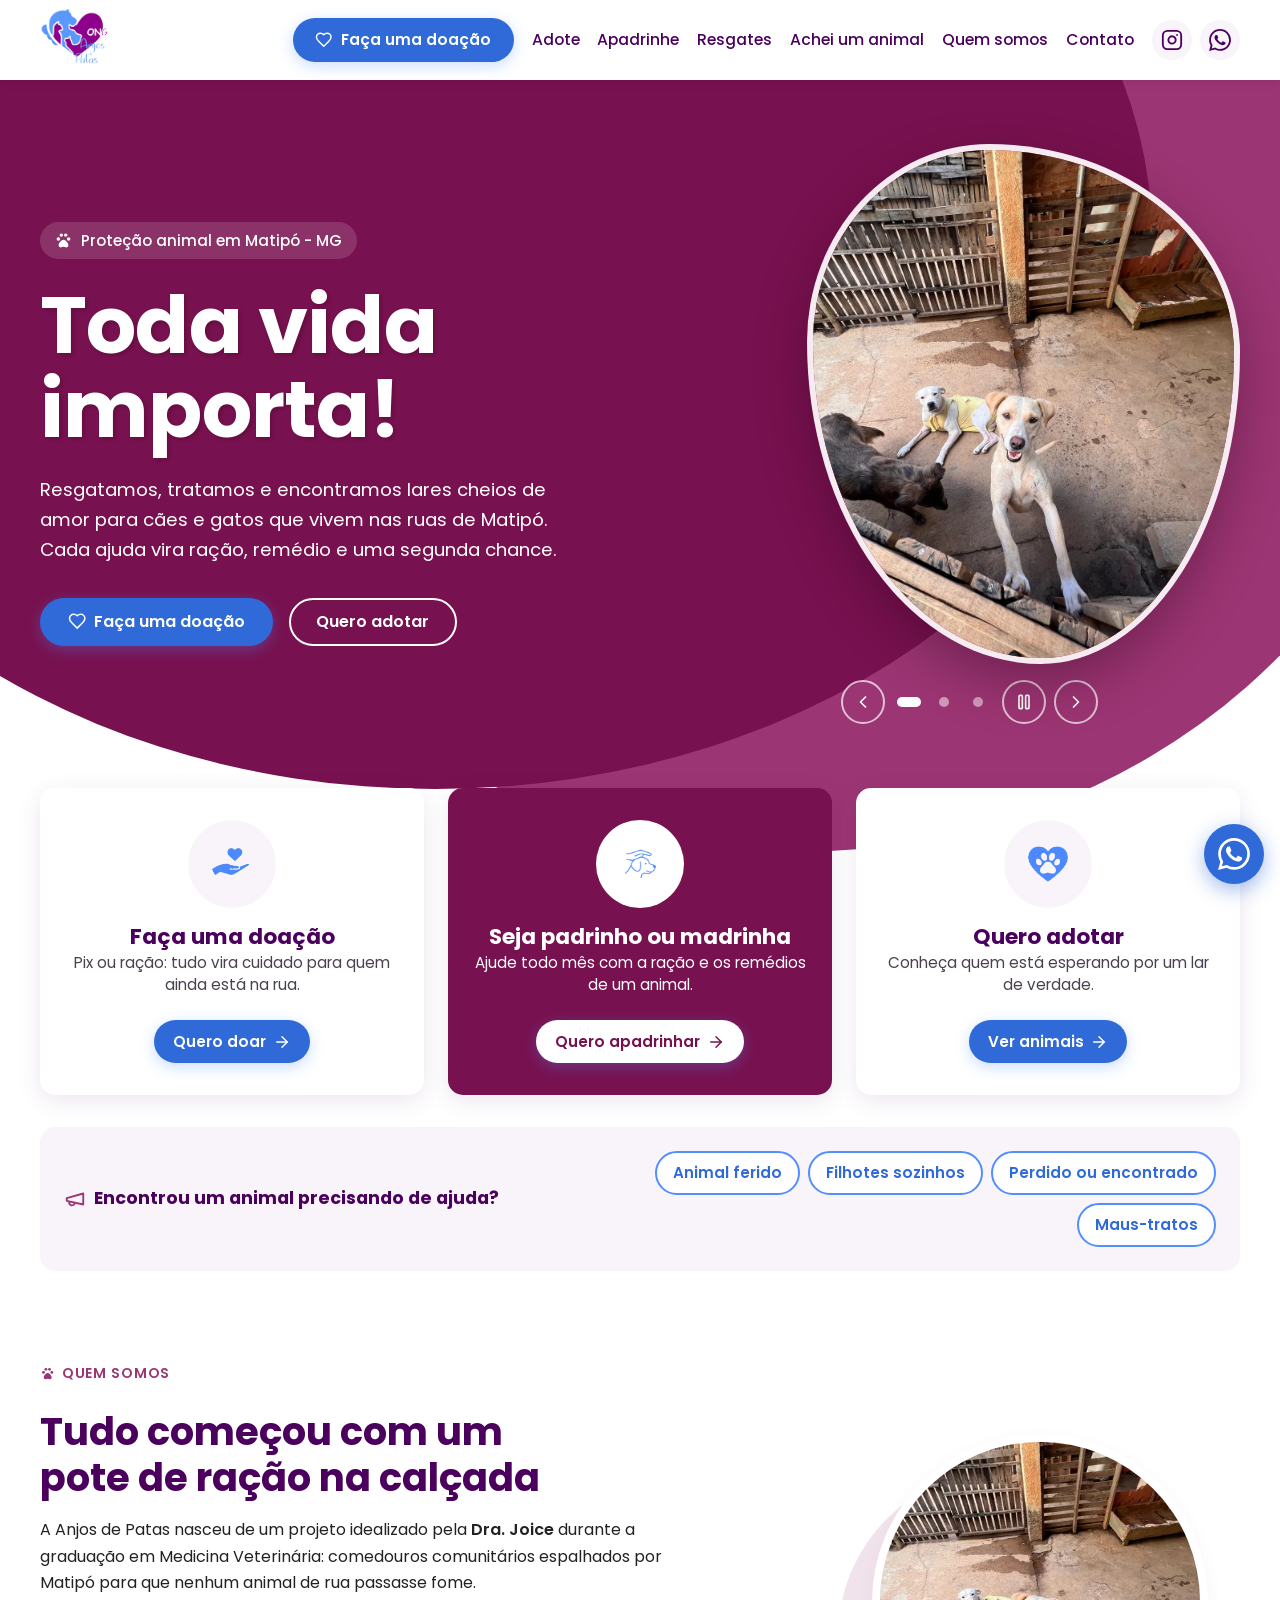
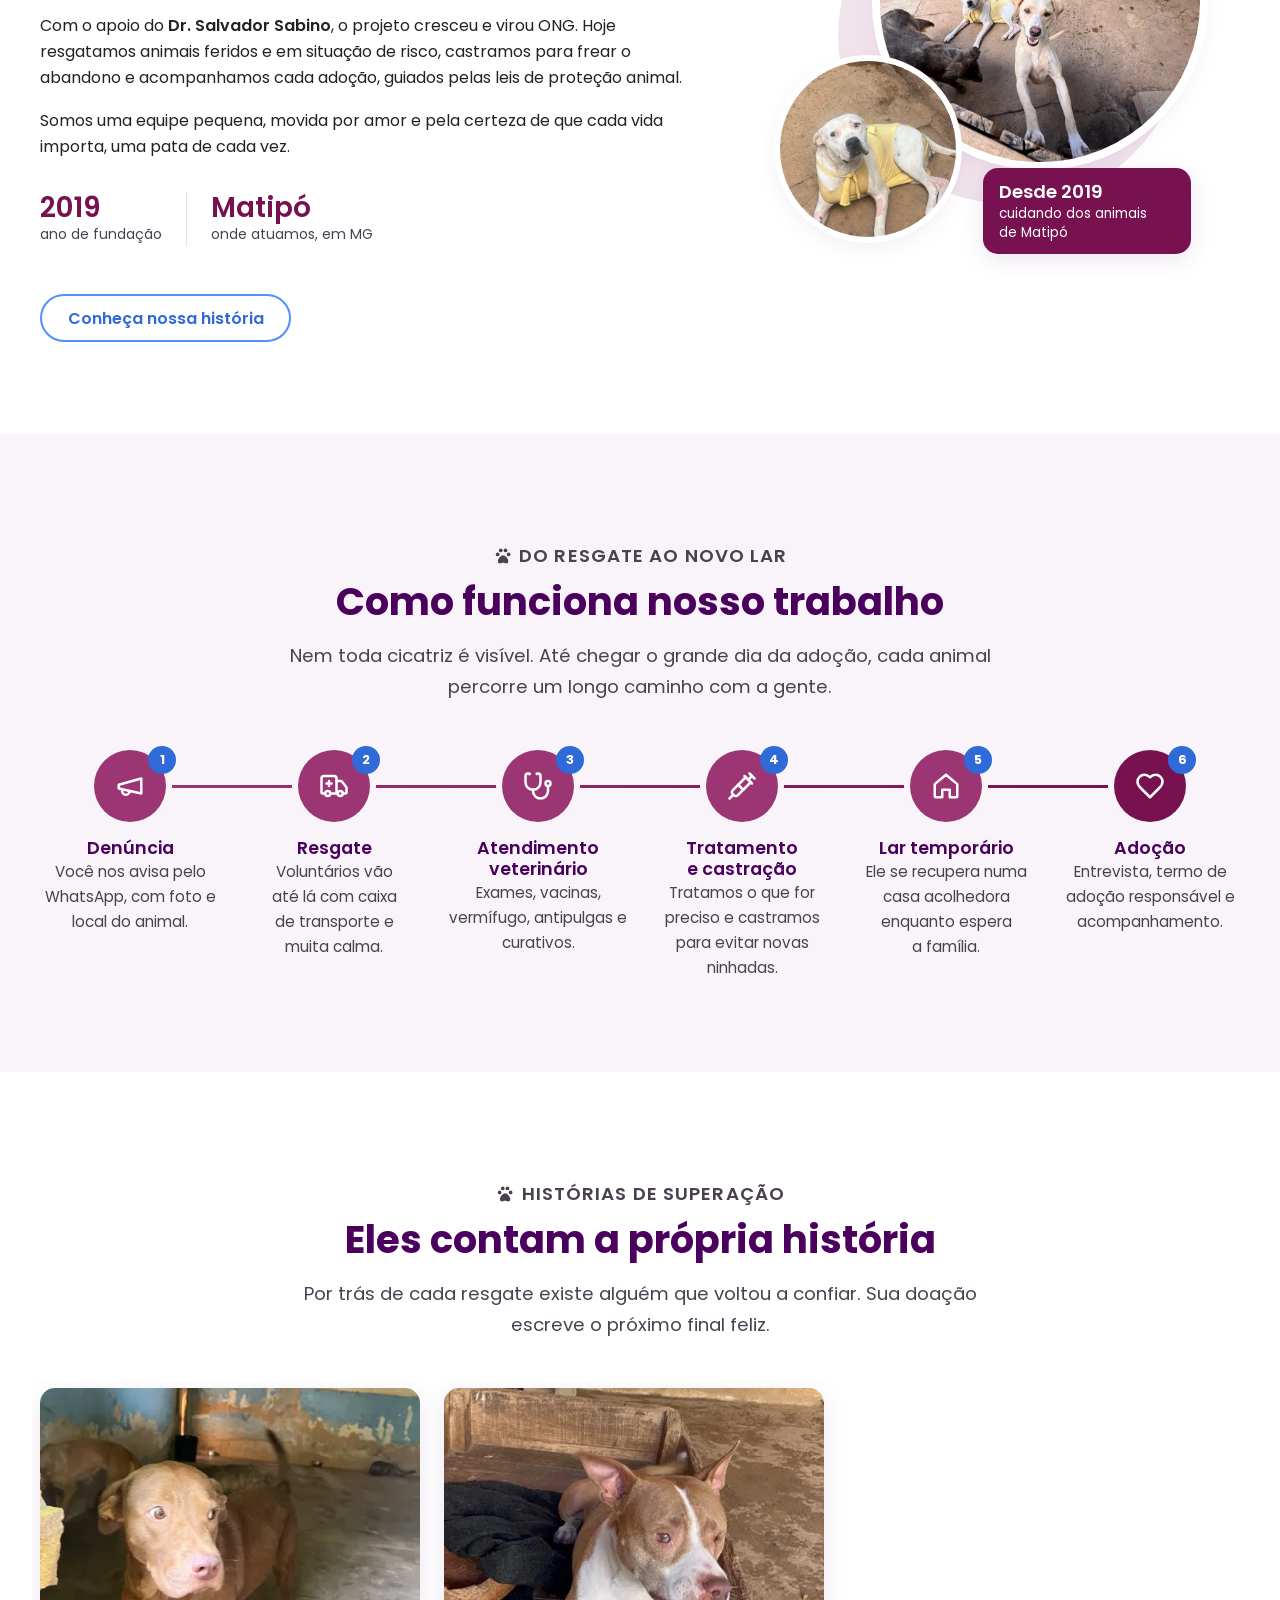
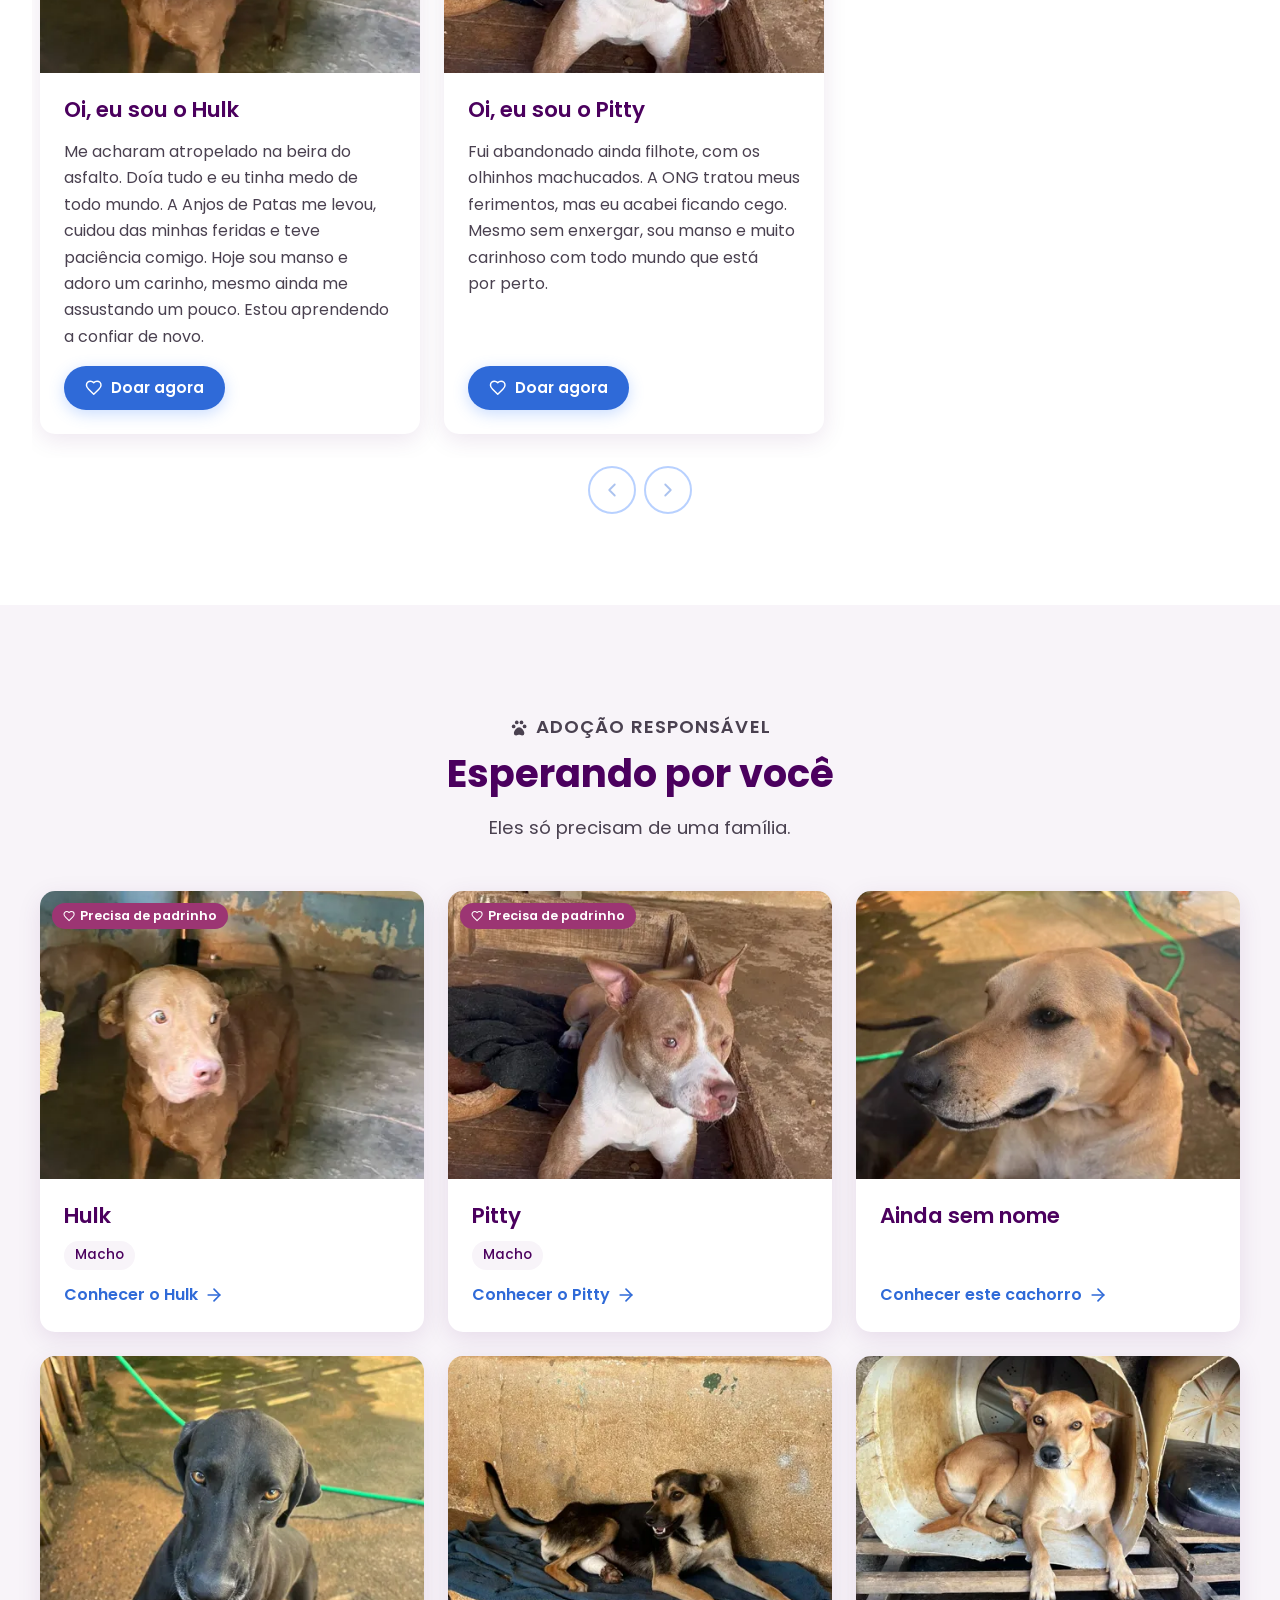
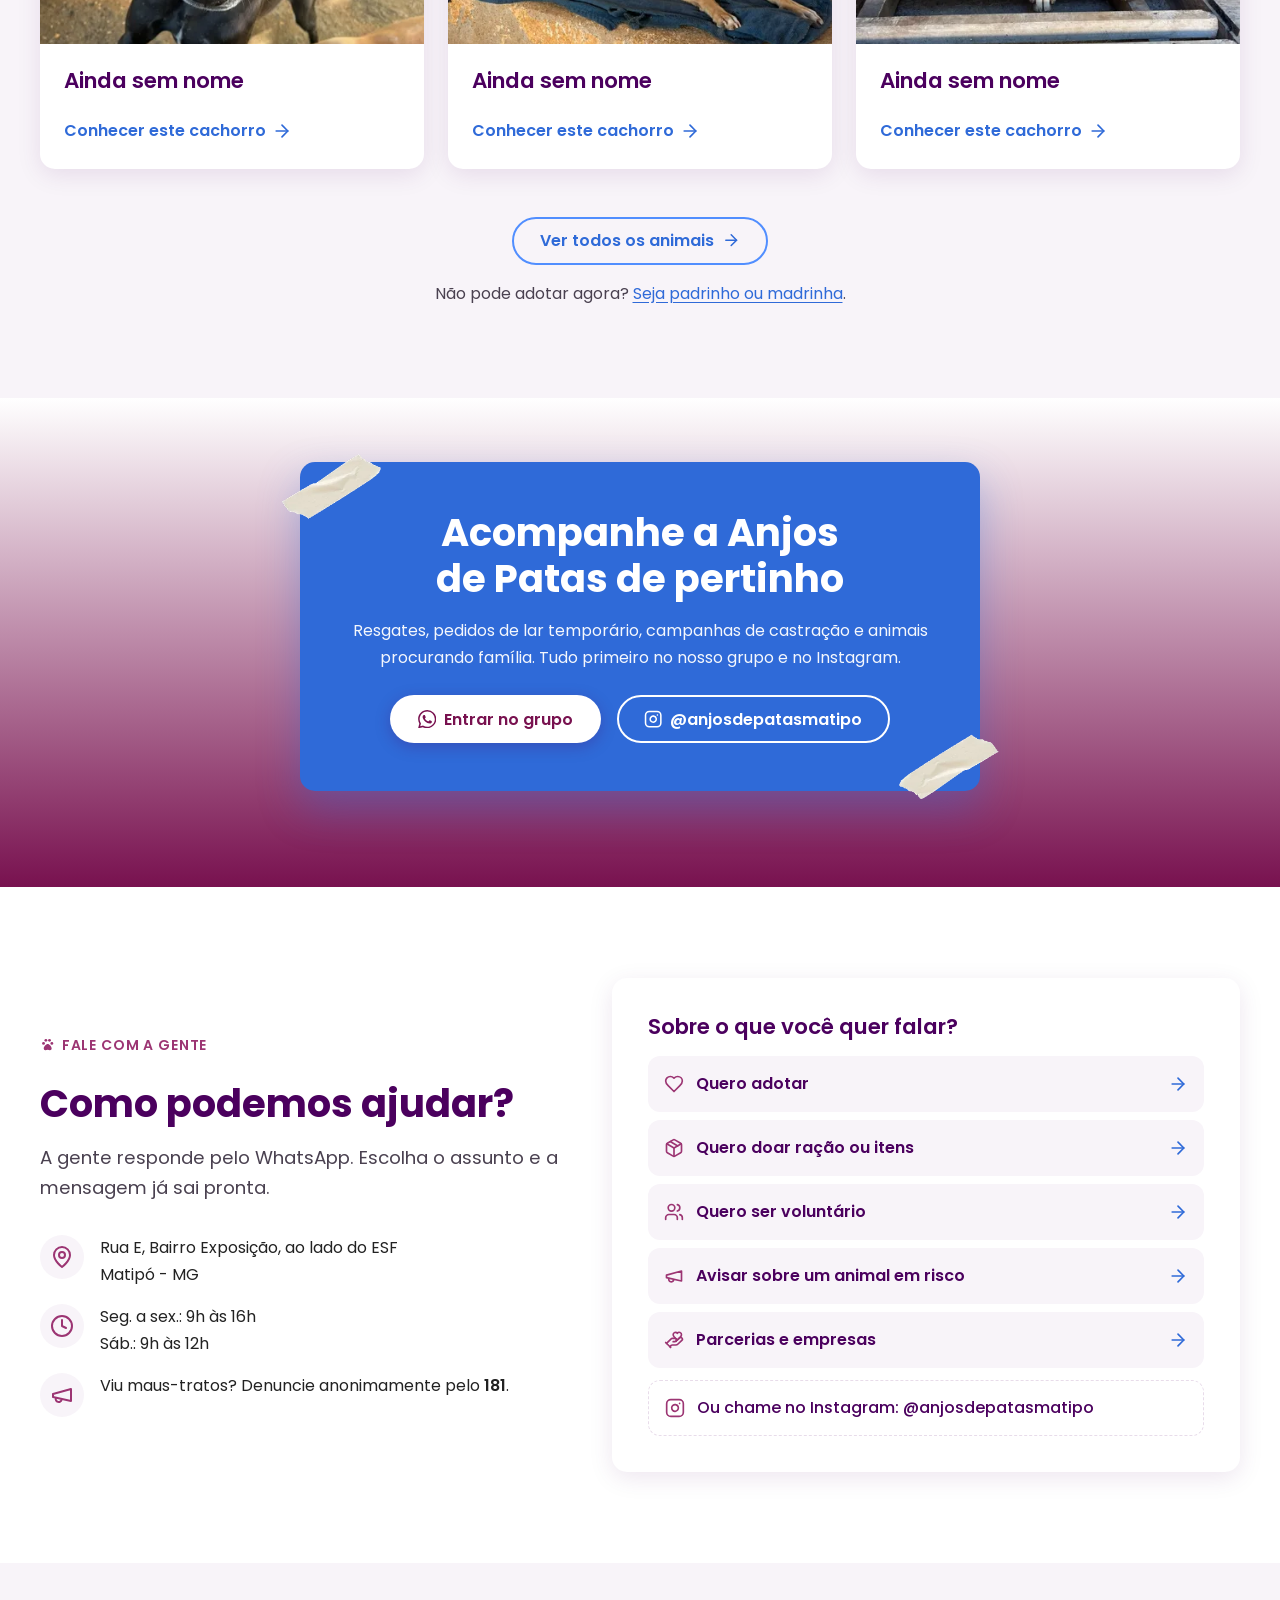
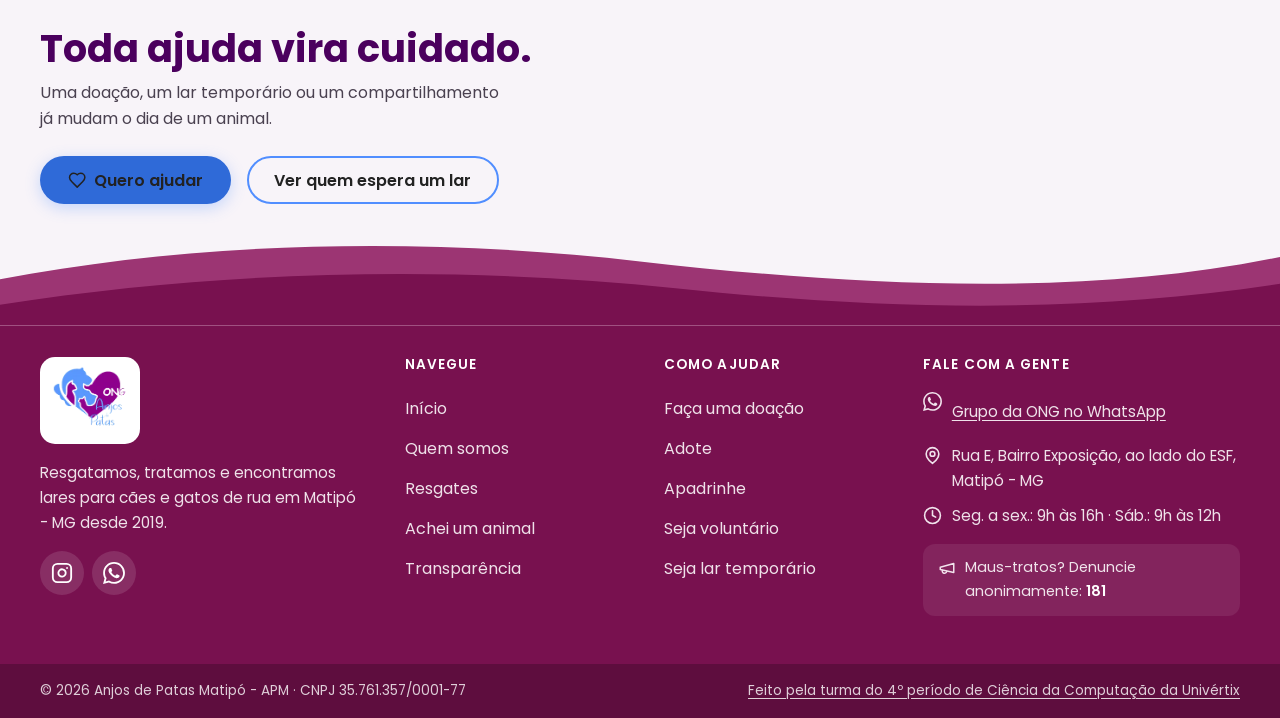
==== commit 7bbf875a: "refactor(conteudo): retira do site as informações ainda não confirmadas Pix, dados bancários e lojin" ====
--- a/index.html
+++ b/index.html
@@ -138,7 +138,7 @@
             <div class="campanha__barra" role="progressbar" aria-labelledby="campanha-titulo" aria-valuemin="0" aria-valuemax="100" aria-valuenow="0"><span></span></div>
             <p class="campanha__numeros"><strong data-campanha-arrecadado></strong> de <span data-campanha-meta></span> <span class="campanha__pct" data-campanha-pct></span></p>
           </div>
-          <a class="btn" href="doe.html#lojinha"><svg data-icone="coracao"></svg>Ajudar nesta campanha</a>
+          <a class="btn" href="doe.html"><svg data-icone="coracao"></svg>Ajudar nesta campanha</a>
         </div>
       </div>
     </section>
@@ -272,7 +272,7 @@
         <div class="secao__topo revelar">
           <p class="sobretitulo"><svg data-icone="pata"></svg>Adoção responsável</p>
           <h2 id="adocao-titulo">Esperando por você</h2>
-          <p>Todos vacinados, vermifugados e, quando adultos, castrados. Só falta uma família.</p>
+          <p>Eles só precisam de uma família.</p>
         </div>
         <p class="nota-exemplo" data-nota-exemplo hidden>Perfis ilustrativos enquanto cadastramos os animais da ONG.</p>
         <div class="grade-animais" data-animais-home aria-live="polite">
--- a/css/components.css
+++ b/css/components.css
@@ -445,12 +445,12 @@
 
 .com-fitas::before {
   top: -38px;
-  left: -34px;
+  left: calc(-1 * min(34px, var(--gutter))); /* nunca passa da borda da tela */
 }
 
 .com-fitas::after {
   bottom: -38px;
-  right: -34px;
+  right: calc(-1 * min(34px, var(--gutter)));
   transform: rotate(180deg);
 }
 
@@ -890,57 +890,6 @@
   margin: var(--e-1) 0 var(--e-3);
 }
 
-/* Os pets ficam no fluxo (não usam position absolute), então nunca cobrem o texto */
-.rodape__pets {
-  display: none;
-}
-
-@media (min-width: 600px) {
-  .rodape__pets {
-    display: flex;
-    align-items: flex-end;
-    justify-content: center;
-    width: min(100%, 460px);
-    justify-self: center;
-    margin-bottom: -46px; /* senta os pets na crista da onda */
-    position: relative;
-    z-index: 1;
-    pointer-events: none;
-  }
-
-  .rodape__pets img {
-    height: auto;
-  }
-
-  .rodape__pets .pet-gato {
-    width: 38%;
-    margin-right: -4%;
-    position: relative;
-    z-index: 2;
-  }
-
-  .rodape__pets .pet-casa {
-    width: 40%;
-  }
-
-  .rodape__pets .pet-cachorro {
-    width: 32%;
-    margin-left: -6%;
-    position: relative;
-    z-index: 2;
-  }
-}
-
-@media (min-width: 900px) {
-  .rodape__chamada-inner {
-    grid-template-columns: 1.2fr 1fr;
-  }
-
-  .rodape__pets {
-    justify-self: end;
-  }
-}
-
 .rodape__ondas {
   display: block;
   width: 100%;
@@ -1055,6 +1004,8 @@
 }
 
 .rodape__contato a {
+  display: inline-block;
+  padding-block: 0.6rem; /* área de toque de 44px no celular */
   text-underline-offset: 3px;
 }
 
--- a/css/pages.css
+++ b/css/pages.css
@@ -1443,7 +1443,7 @@
 .detalhe__foto::before {
   content: "";
   position: absolute;
-  inset: 8% -4% -5% 8%;
+  inset: 8% calc(-1 * min(4%, var(--gutter) - 4px)) -5% 8%; /* não passa da borda da tela */
   border-radius: 46% 54% 42% 58% / 50% 44% 56% 50%;
   background: var(--cor-secundaria);
   z-index: -1;
@@ -1946,6 +1946,18 @@
   }
 }
 
+/* Só o cadastro oficial (sem documentos publicados ainda): um card centralizado */
+.transparencia--so-dados {
+  max-width: 640px;
+  margin-inline: auto;
+}
+
+@media (min-width: 960px) {
+  .transparencia--so-dados {
+    grid-template-columns: 1fr;
+  }
+}
+
 
 
 
@@ -2156,6 +2168,7 @@
 .ponto__link {
   display: inline-block;
   margin-top: 0.4rem;
+  padding-block: 0.6rem;
   font-weight: 600;
 }
 
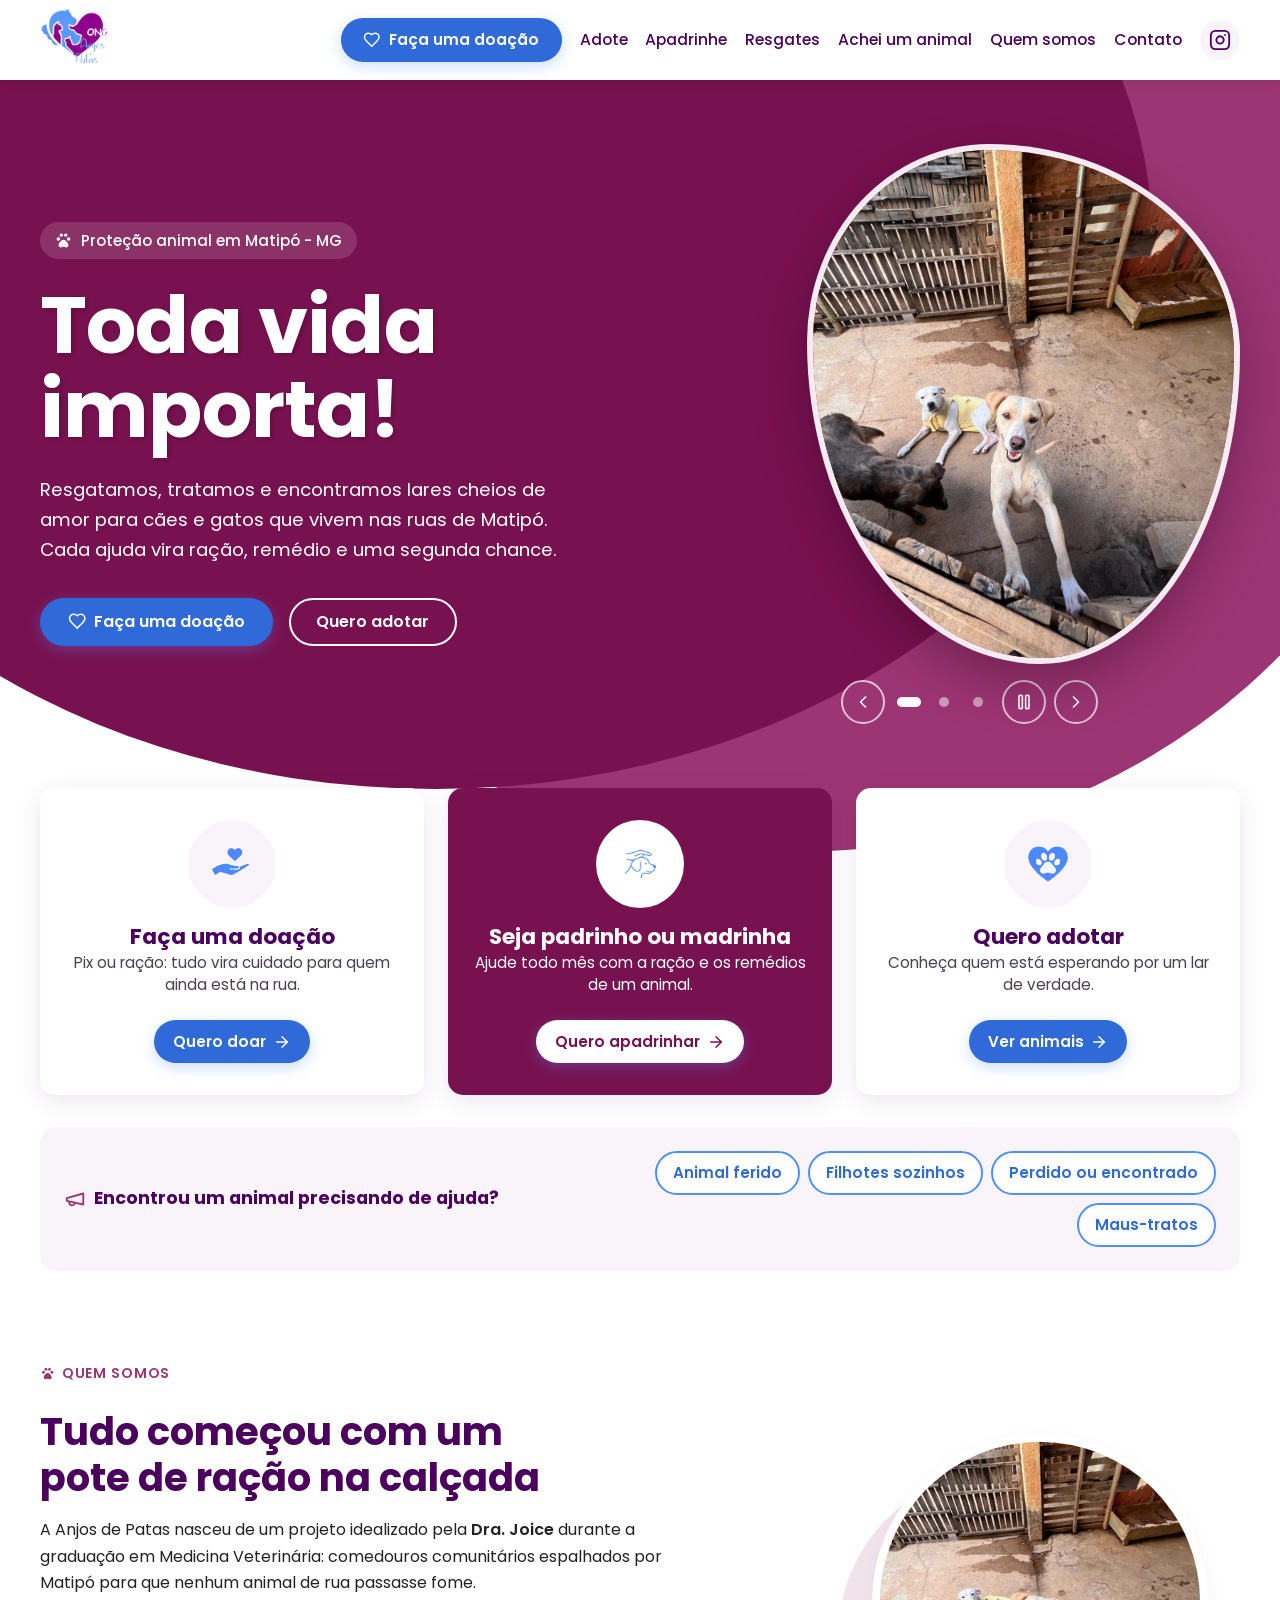
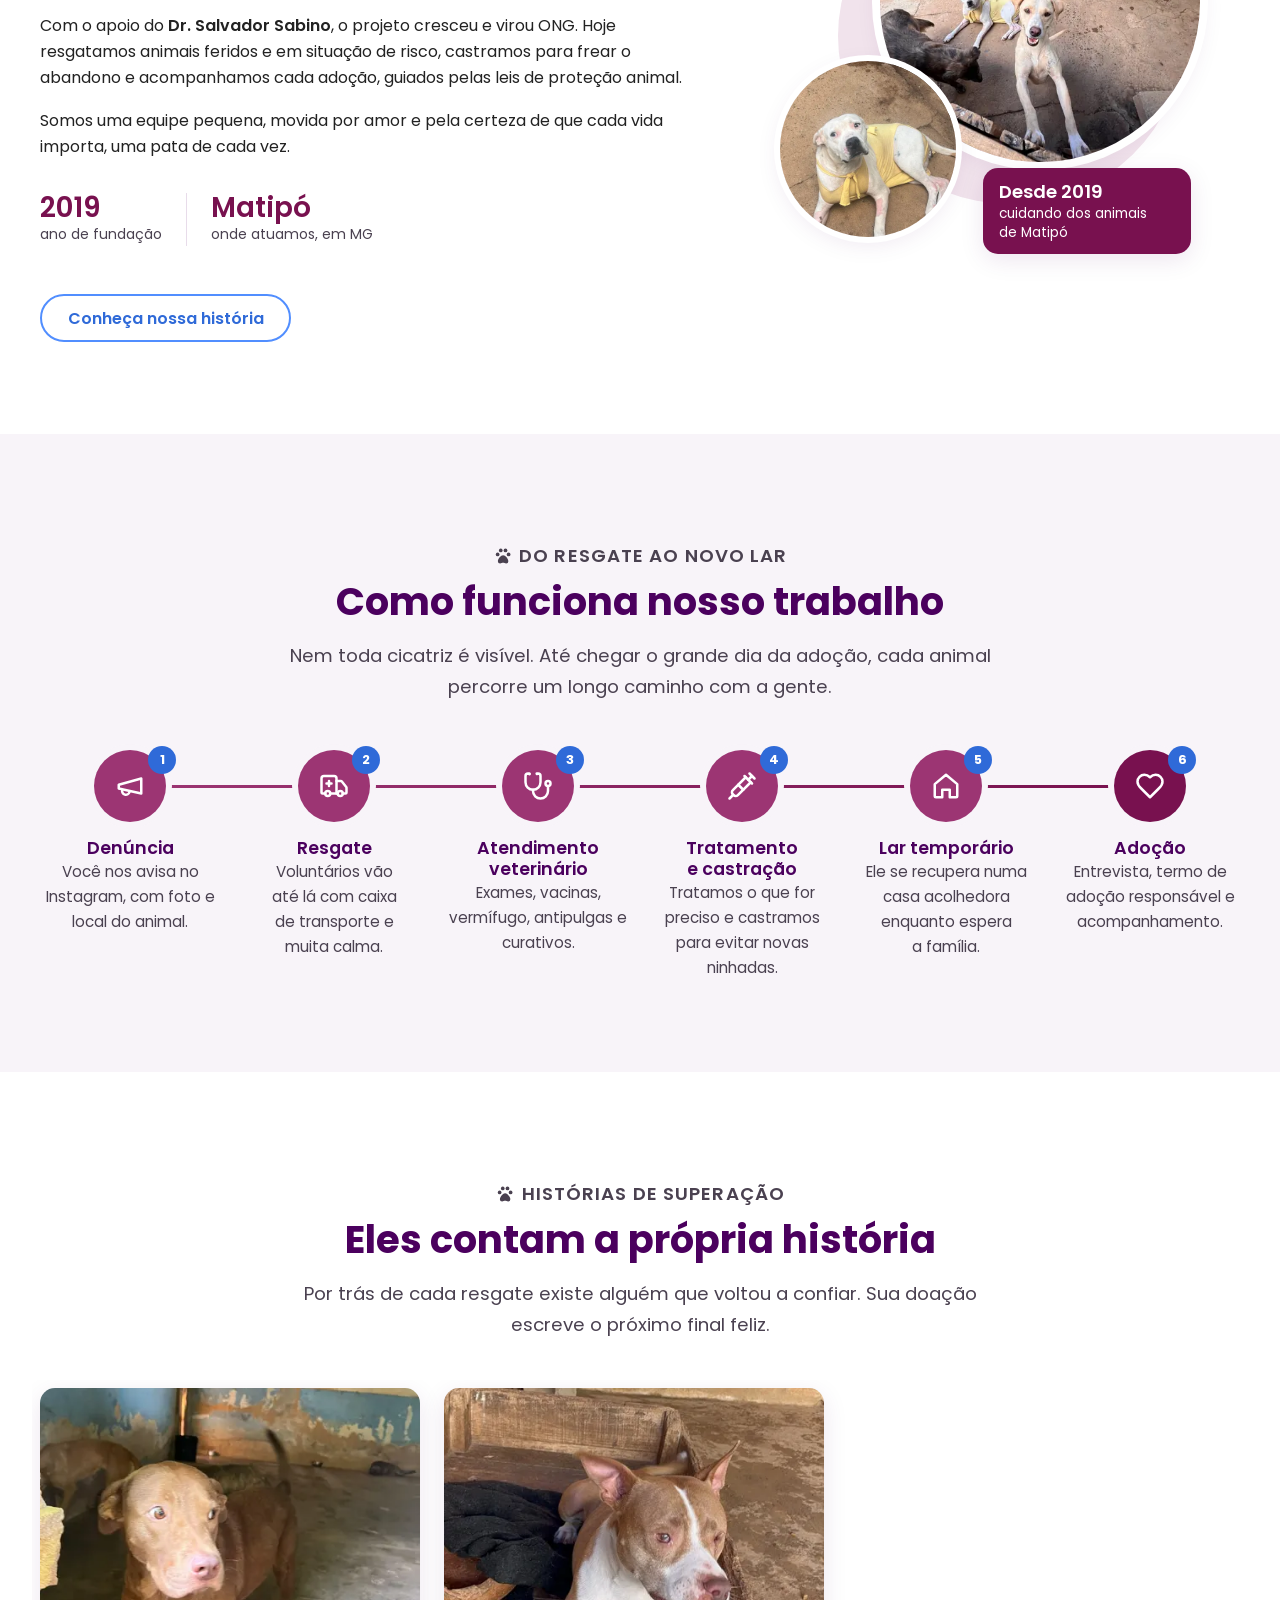
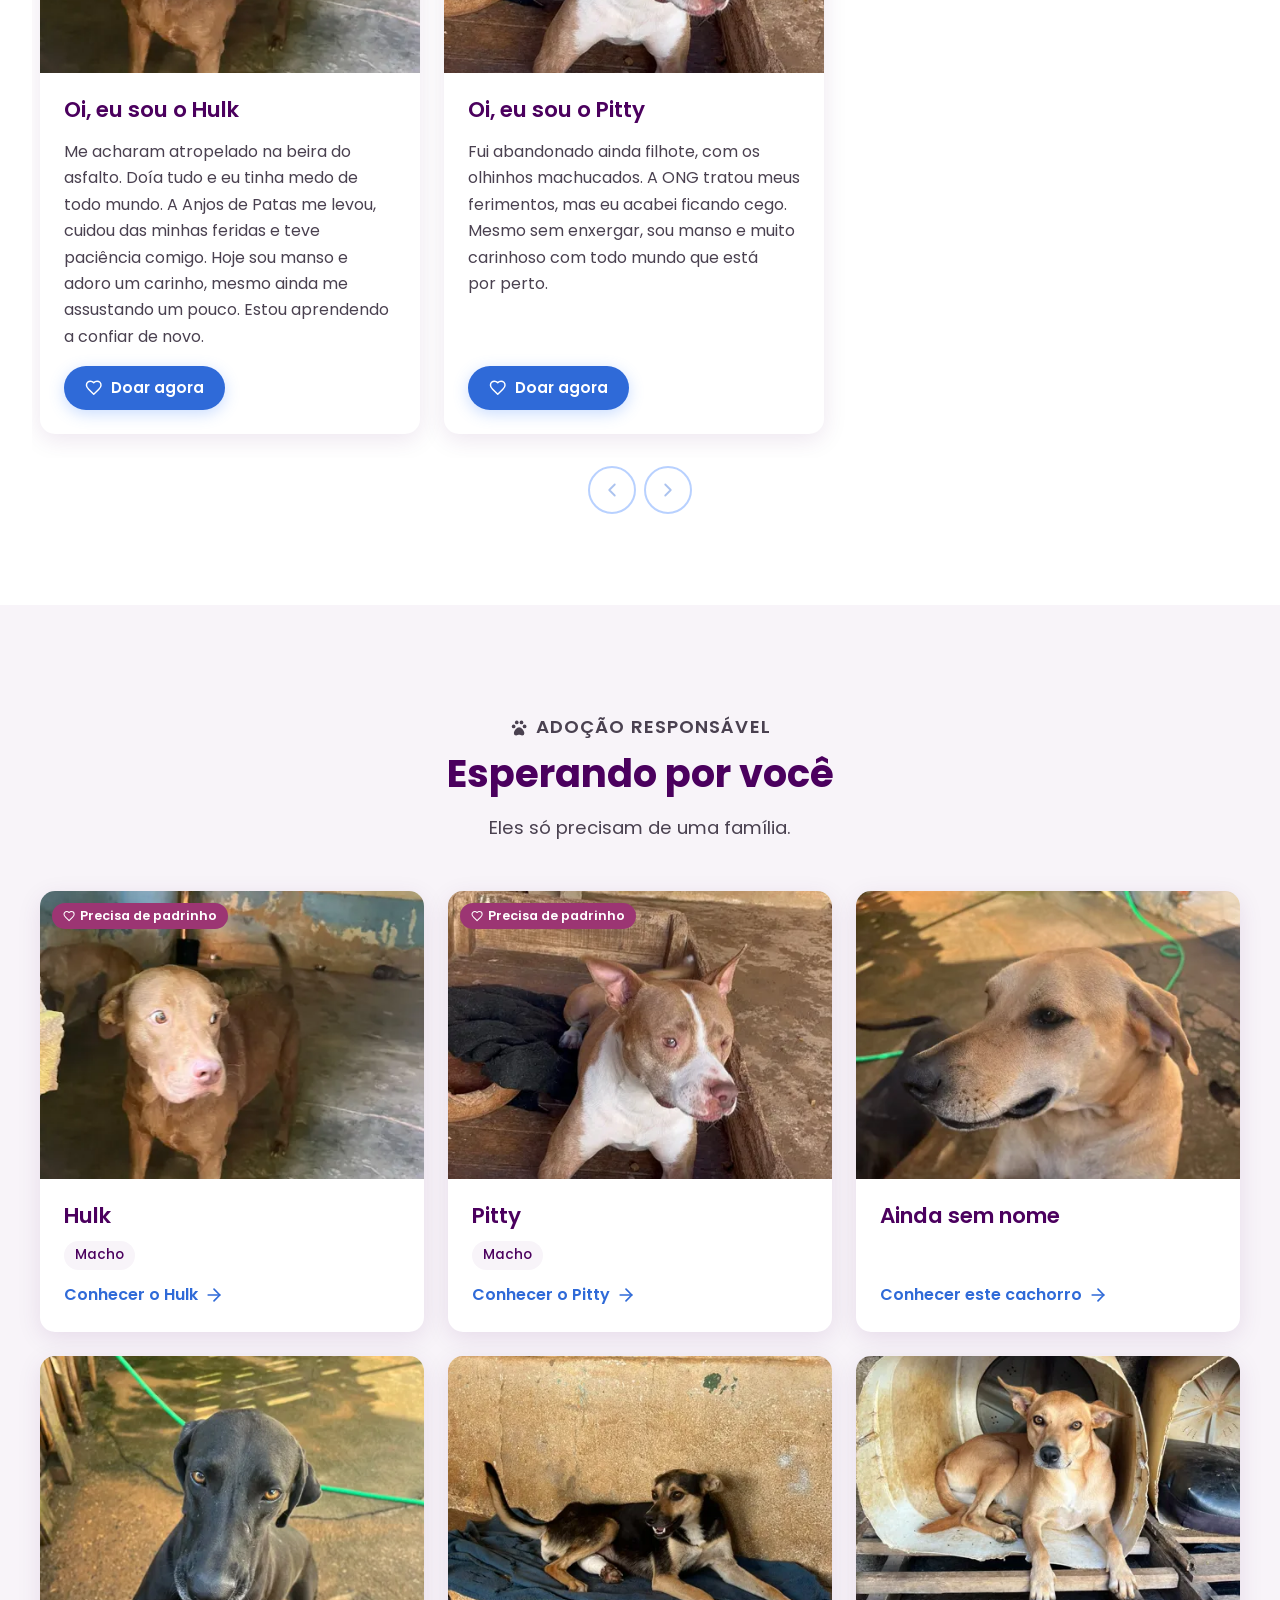
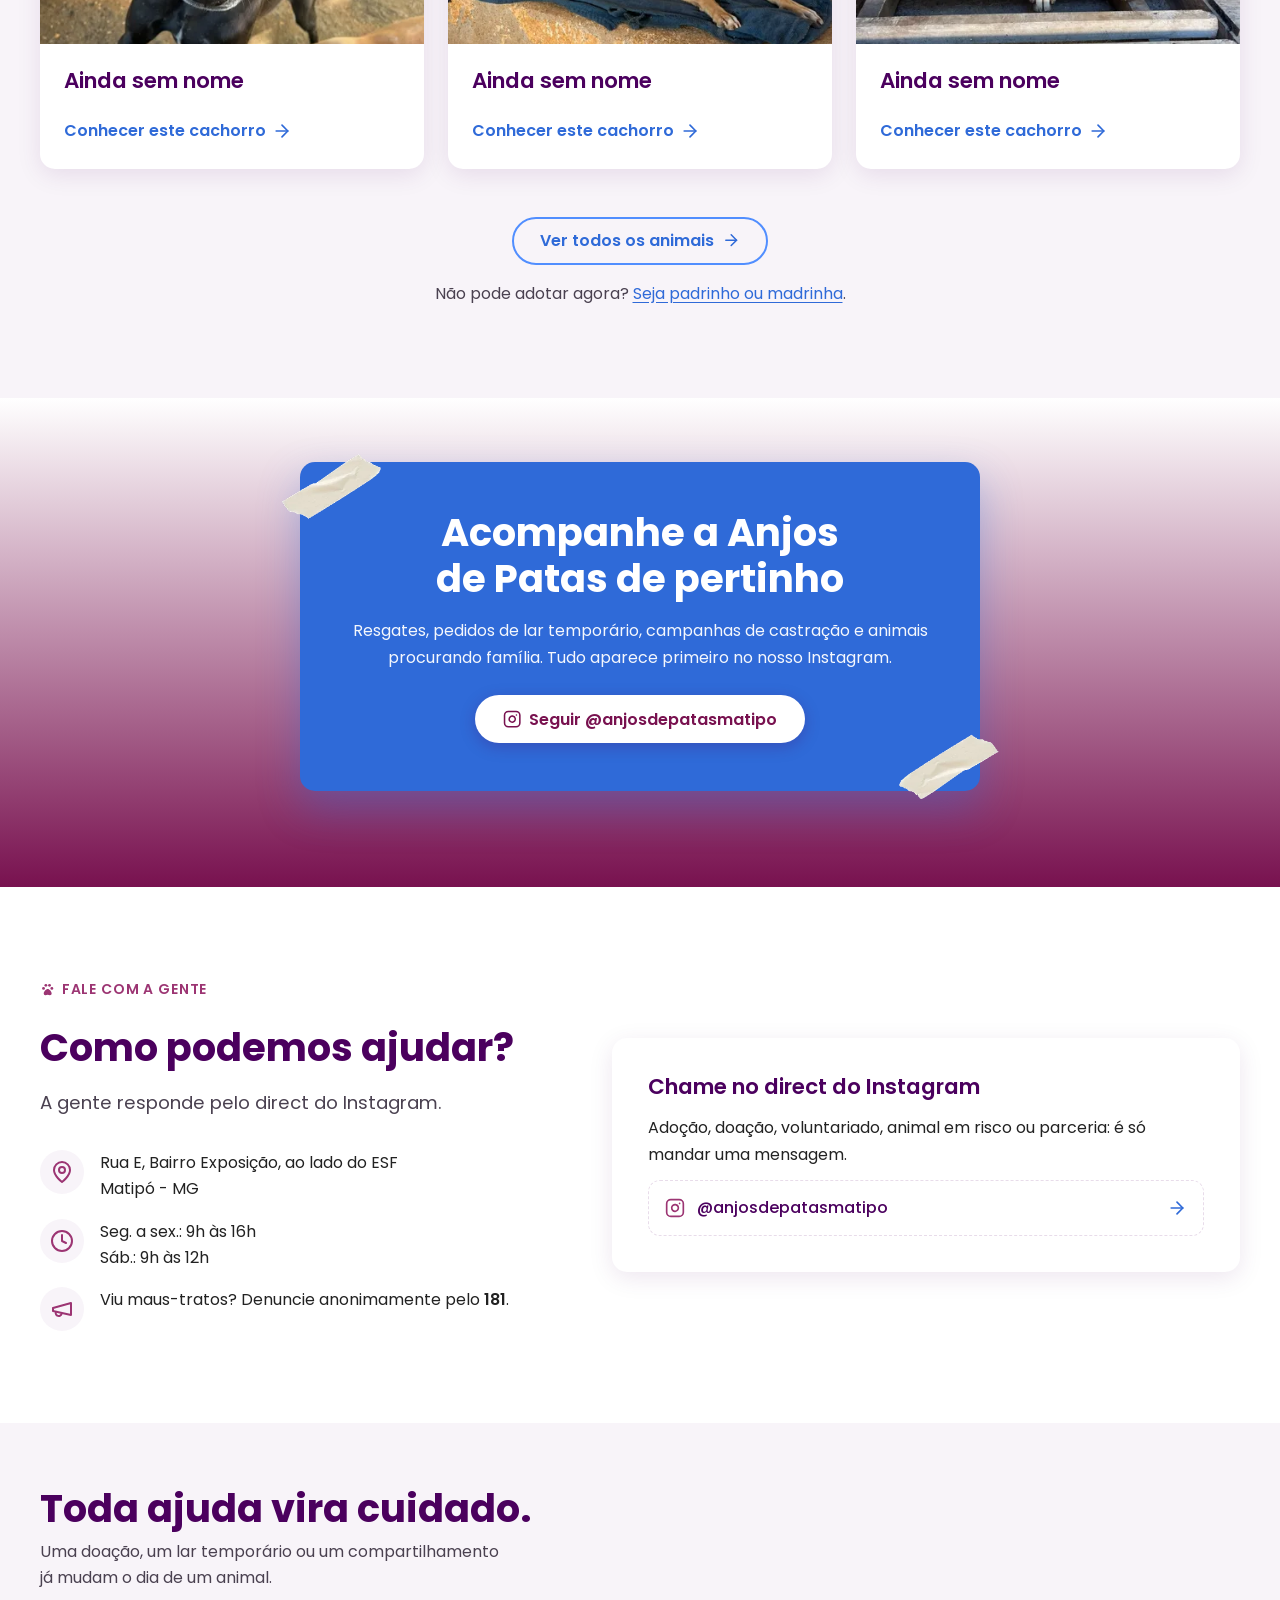
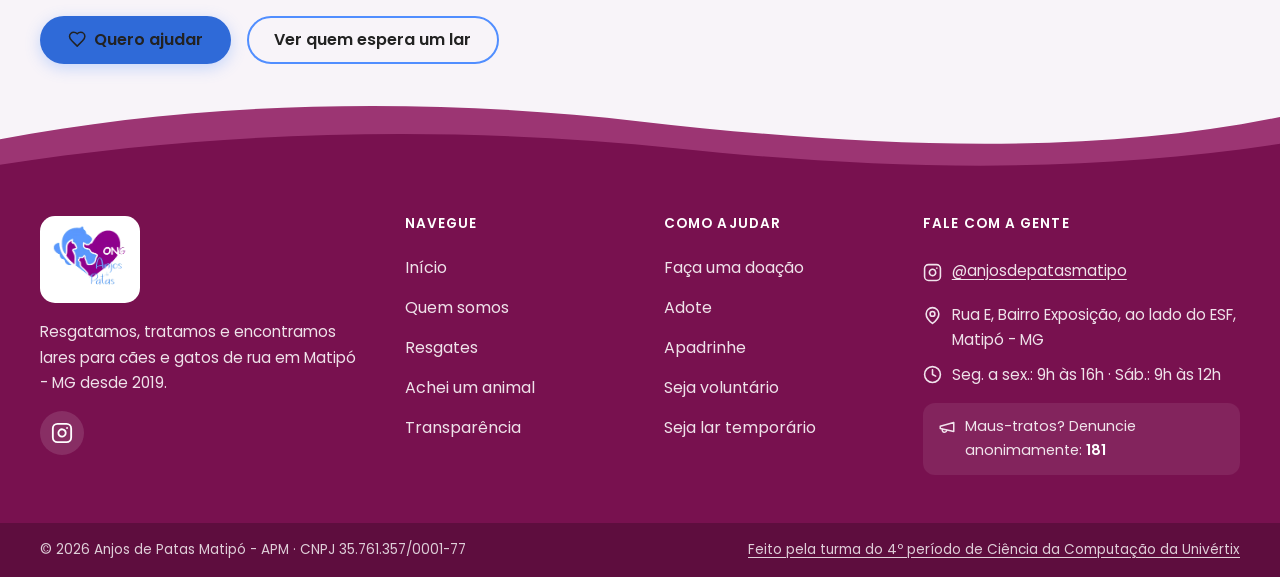
==== commit 41fd1a59: "feat(contato): troca o WhatsApp pelo Instagram como único canal da ONG A ONG não tem WhatsApp própri" ====
--- a/index.html
+++ b/index.html
@@ -183,7 +183,7 @@
             <span class="linha-tempo__icone"><svg data-icone="alerta"></svg></span>
             <span class="linha-tempo__num">1</span>
             <h3>Denúncia</h3>
-            <p>Você nos avisa pelo WhatsApp, com foto e local do animal.</p>
+            <p>Você nos avisa no Instagram, com foto e local do animal.</p>
           </li>
           <li class="revelar" style="--atraso:60ms">
             <span class="linha-tempo__icone"><svg data-icone="resgate"></svg></span>
@@ -285,15 +285,14 @@
       </div>
     </section>
 
-    <!-- 8. FAIXA WHATSAPP/INSTAGRAM ========================== -->
+    <!-- 8. FAIXA INSTAGRAM ================================== -->
     <section class="faixa-redes" aria-labelledby="redes-titulo">
       <div class="container">
         <div class="faixa-redes__card com-fitas revelar">
           <h2 id="redes-titulo">Acompanhe a Anjos de Patas de pertinho</h2>
-          <p>Resgates, pedidos de lar temporário, campanhas de castração e animais procurando família. Tudo primeiro no nosso grupo e no Instagram.</p>
+          <p>Resgates, pedidos de lar temporário, campanhas de castração e animais procurando família. Tudo aparece primeiro no nosso Instagram.</p>
           <div class="grupo-botoes">
-            <a class="btn btn--branco" href="https://chat.whatsapp.com/EZXPNb8ATfT1UnAckykyNl" target="_blank" rel="noopener"><svg data-icone="whatsapp"></svg>Entrar no grupo</a>
-            <a class="btn btn--contorno-claro" href="https://www.instagram.com/anjosdepatasmatipo/" target="_blank" rel="noopener"><svg data-icone="instagram"></svg>@anjosdepatasmatipo</a>
+            <a class="btn btn--branco" href="https://www.instagram.com/anjosdepatasmatipo/" target="_blank" rel="noopener"><svg data-icone="instagram"></svg>Seguir @anjosdepatasmatipo</a>
           </div>
         </div>
       </div>
@@ -305,7 +304,7 @@
         <div class="contato__info revelar">
           <p class="sobretitulo"><svg data-icone="pata"></svg>Fale com a gente</p>
           <h2 id="contato-titulo">Como podemos ajudar?</h2>
-          <p class="lead">A gente responde pelo WhatsApp. Escolha o assunto e a mensagem já sai pronta.</p>
+          <p class="lead">A gente responde pelo direct do Instagram.</p>
           <ul class="contato__lista" role="list">
             <li><svg data-icone="local"></svg><span>Rua E, Bairro Exposição, ao lado do ESF<br>Matipó - MG</span></li>
             <li><svg data-icone="relogio"></svg><span>Seg. a sex.: 9h às 16h<br>Sáb.: 9h às 12h</span></li>
@@ -314,15 +313,9 @@
         </div>
 
         <div class="card contato__atalhos revelar" style="--atraso:100ms">
-          <h3>Sobre o que você quer falar?</h3>
-          <ul class="atalhos" role="list">
-            <li><a class="atalho" href="#" data-whatsapp="Olá! Quero adotar um animal da Anjos de Patas." target="_blank" rel="noopener"><svg data-icone="coracao"></svg><span>Quero adotar</span><svg class="icone atalho__seta" data-icone="seta-dir"></svg></a></li>
-            <li><a class="atalho" href="#" data-whatsapp="Olá! Quero fazer uma doação para a Anjos de Patas." target="_blank" rel="noopener"><svg data-icone="pacote"></svg><span>Quero doar ração ou itens</span><svg class="icone atalho__seta" data-icone="seta-dir"></svg></a></li>
-            <li><a class="atalho" href="#" data-whatsapp="Olá! Quero ser voluntário(a) na Anjos de Patas." target="_blank" rel="noopener"><svg data-icone="pessoas"></svg><span>Quero ser voluntário</span><svg class="icone atalho__seta" data-icone="seta-dir"></svg></a></li>
-            <li><a class="atalho" href="#" data-whatsapp="Olá! Vi um animal precisando de ajuda. Local:" target="_blank" rel="noopener"><svg data-icone="alerta"></svg><span>Avisar sobre um animal em risco</span><svg class="icone atalho__seta" data-icone="seta-dir"></svg></a></li>
-            <li><a class="atalho" href="#" data-whatsapp="Olá! Tenho interesse em uma parceria com a Anjos de Patas." target="_blank" rel="noopener"><svg data-icone="maos"></svg><span>Parcerias e empresas</span><svg class="icone atalho__seta" data-icone="seta-dir"></svg></a></li>
-          </ul>
-          <a class="atalho atalho--instagram" href="https://www.instagram.com/anjosdepatasmatipo/" target="_blank" rel="noopener"><svg data-icone="instagram"></svg><span>Ou chame no Instagram: @anjosdepatasmatipo</span></a>
+          <h3>Chame no direct do Instagram</h3>
+          <p>Adoção, doação, voluntariado, animal em risco ou parceria: é só mandar uma mensagem.</p>
+          <a class="atalho atalho--instagram" href="https://www.instagram.com/anjosdepatasmatipo/" target="_blank" rel="noopener"><svg data-icone="instagram"></svg><span>@anjosdepatasmatipo</span><svg class="icone atalho__seta" data-icone="seta-dir"></svg></a>
         </div>
       </div>
     </section>
--- a/css/components.css
+++ b/css/components.css
@@ -826,34 +826,6 @@
   color: var(--cor-texto-suave);
 }
 
-/* ---------- WhatsApp flutuante ---------- */
-.whats-flutuante {
-  position: fixed;
-  right: max(1rem, env(safe-area-inset-right));
-  bottom: max(1rem, env(safe-area-inset-bottom));
-  z-index: var(--z-flutuante);
-  display: inline-grid;
-  place-items: center;
-  width: 60px;
-  height: 60px;
-  border-radius: 50%;
-  background: var(--cor-botao);
-  color: #fff;
-  box-shadow: 0 6px 20px rgba(47, 106, 216, 0.45);
-  transition: transform var(--t-rapido), background-color var(--t-rapido);
-}
-
-.whats-flutuante:hover {
-  color: #fff;
-  background: var(--cor-destaque-hover);
-  transform: translateY(-3px) scale(1.04);
-}
-
-.whats-flutuante svg {
-  width: 32px;
-  height: 32px;
-}
-
 /* ---------- Rodapé ---------- */
 .rodape {
   margin-top: auto;
@@ -997,6 +969,11 @@
   align-items: flex-start;
 }
 
+/* Linha com link: o padding de toque desalinharia o ícone */
+.rodape__contato li:has(> a) {
+  align-items: center;
+}
+
 .rodape__contato .icone,
 .rodape__denuncia .icone {
   color: var(--cor-secundaria-clara);
@@ -1044,7 +1021,7 @@
   background: var(--cor-principal-escura);
   color: rgba(255, 255, 255, 0.8);
   font-size: 0.85rem;
-  padding: var(--e-2) 0 calc(var(--e-2) + 76px); /* espaço do WhatsApp flutuante */
+  padding: var(--e-2) 0;
 }
 
 .rodape__base-inner {
--- a/css/pages.css
+++ b/css/pages.css
@@ -878,7 +878,7 @@
   flex: 1;
 }
 
-/* ---------- 8. Faixa WhatsApp / Instagram ---------- */
+/* ---------- 8. Faixa Instagram ---------- */
 .faixa-redes {
   position: relative;
   background: var(--cor-principal);
@@ -2110,7 +2110,7 @@
   text-align: left;
 }
 
-/* Adoção e apadrinhamento: bloco com requisitos e botão de WhatsApp */
+/* Adoção e apadrinhamento: bloco com requisitos e botão do Instagram */
 .interesse__card {
   display: grid;
   gap: var(--e-2);
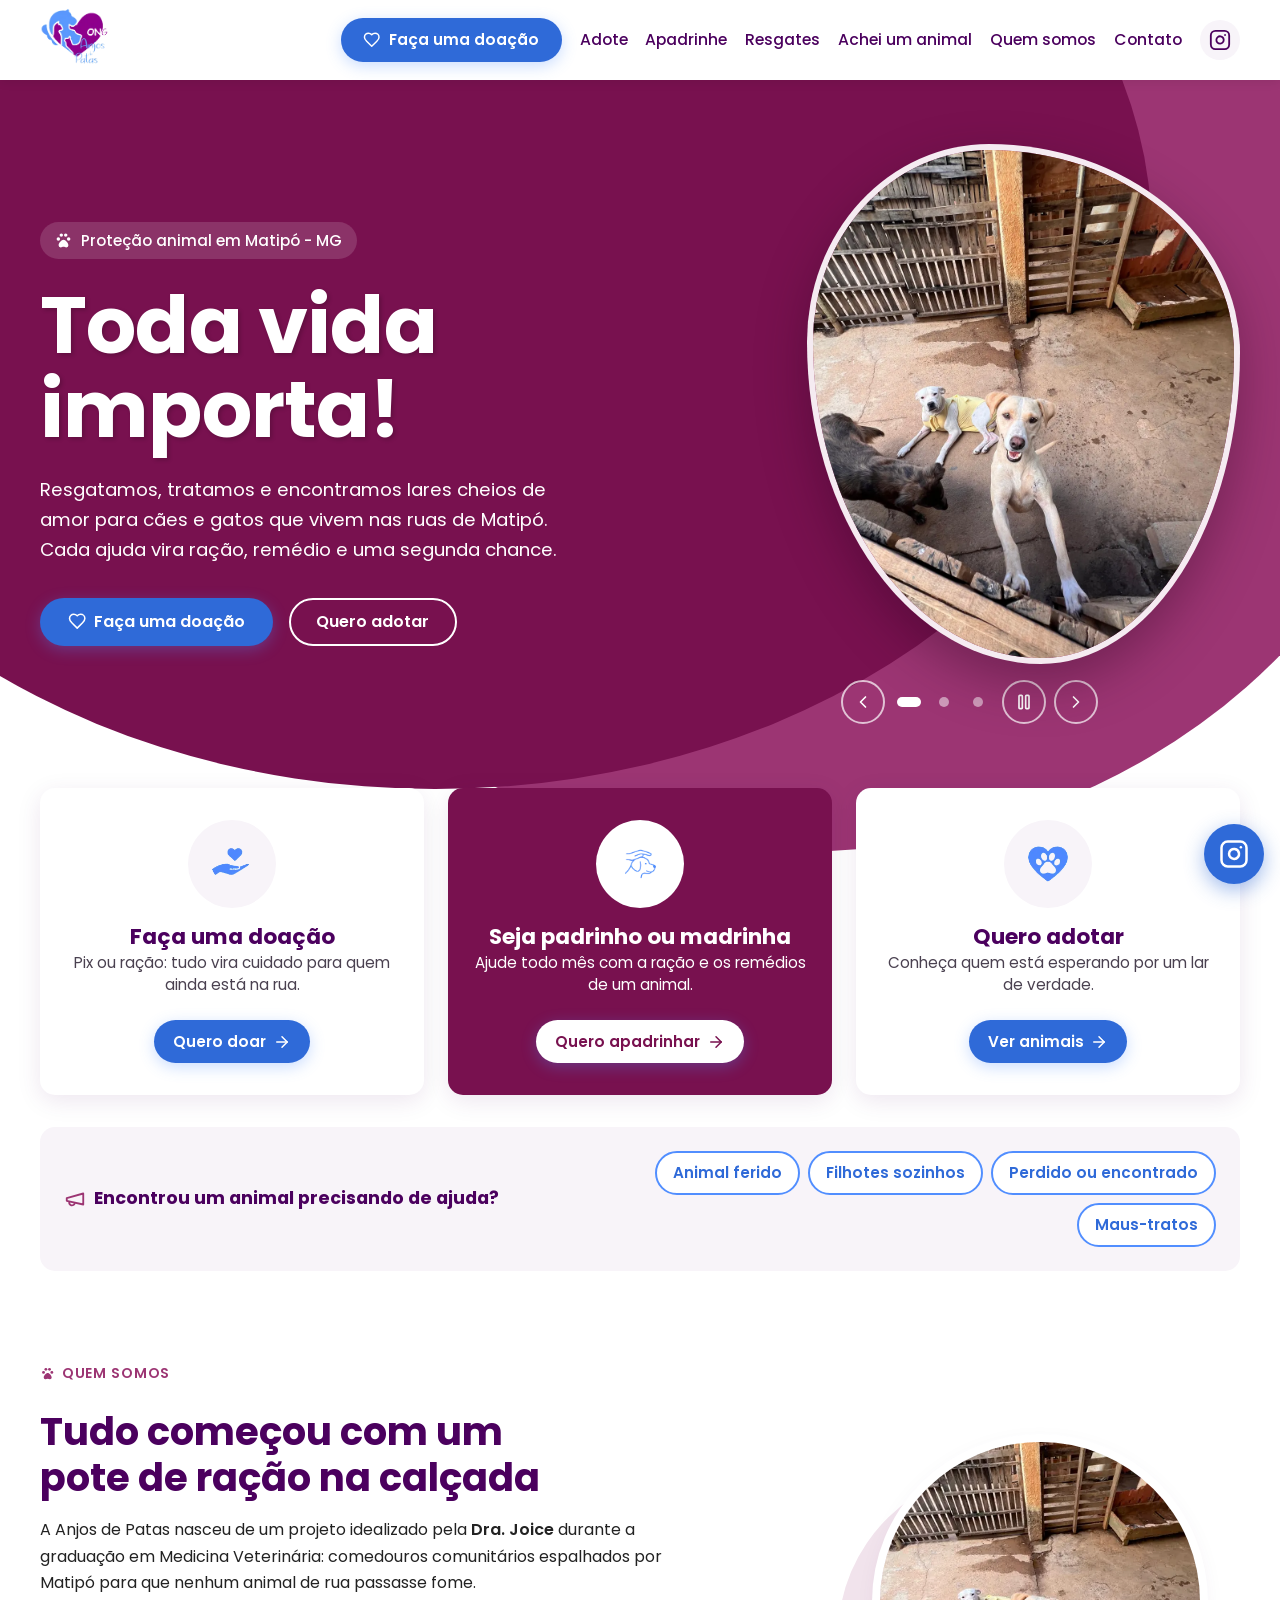
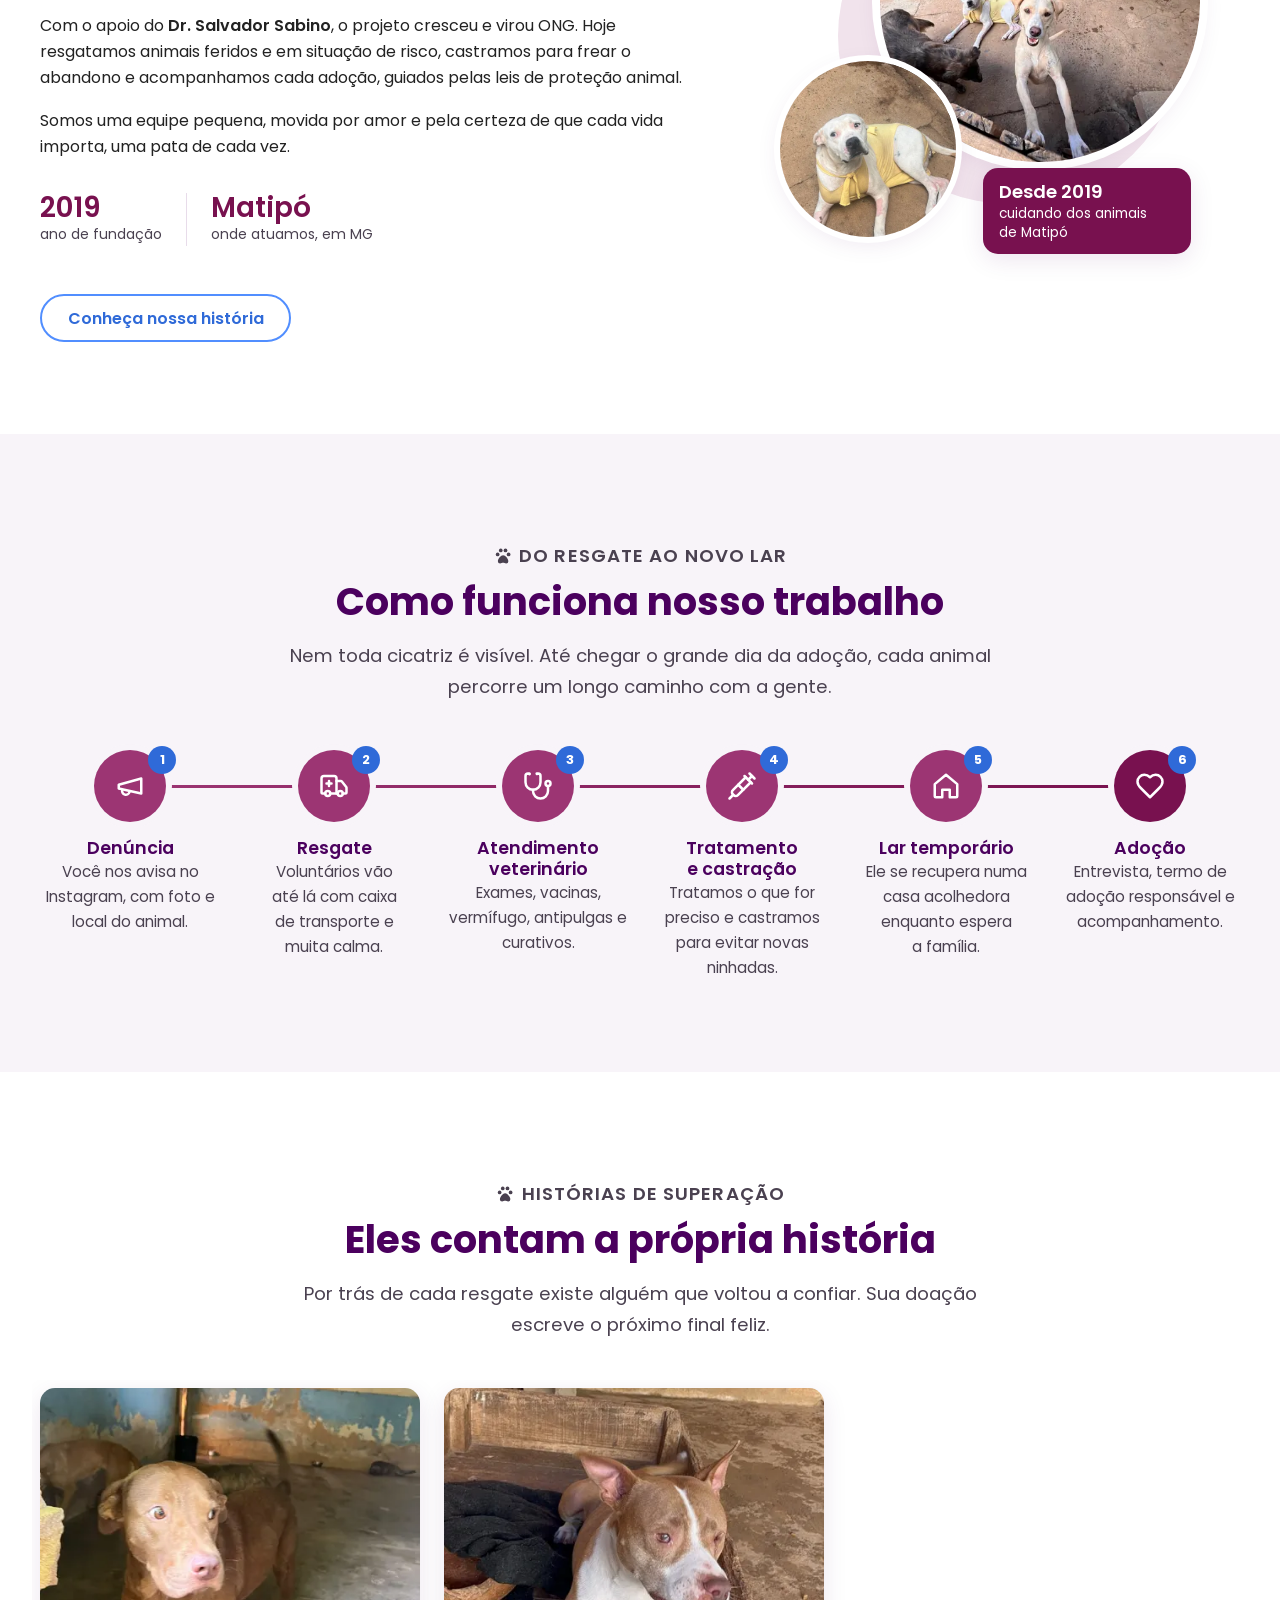
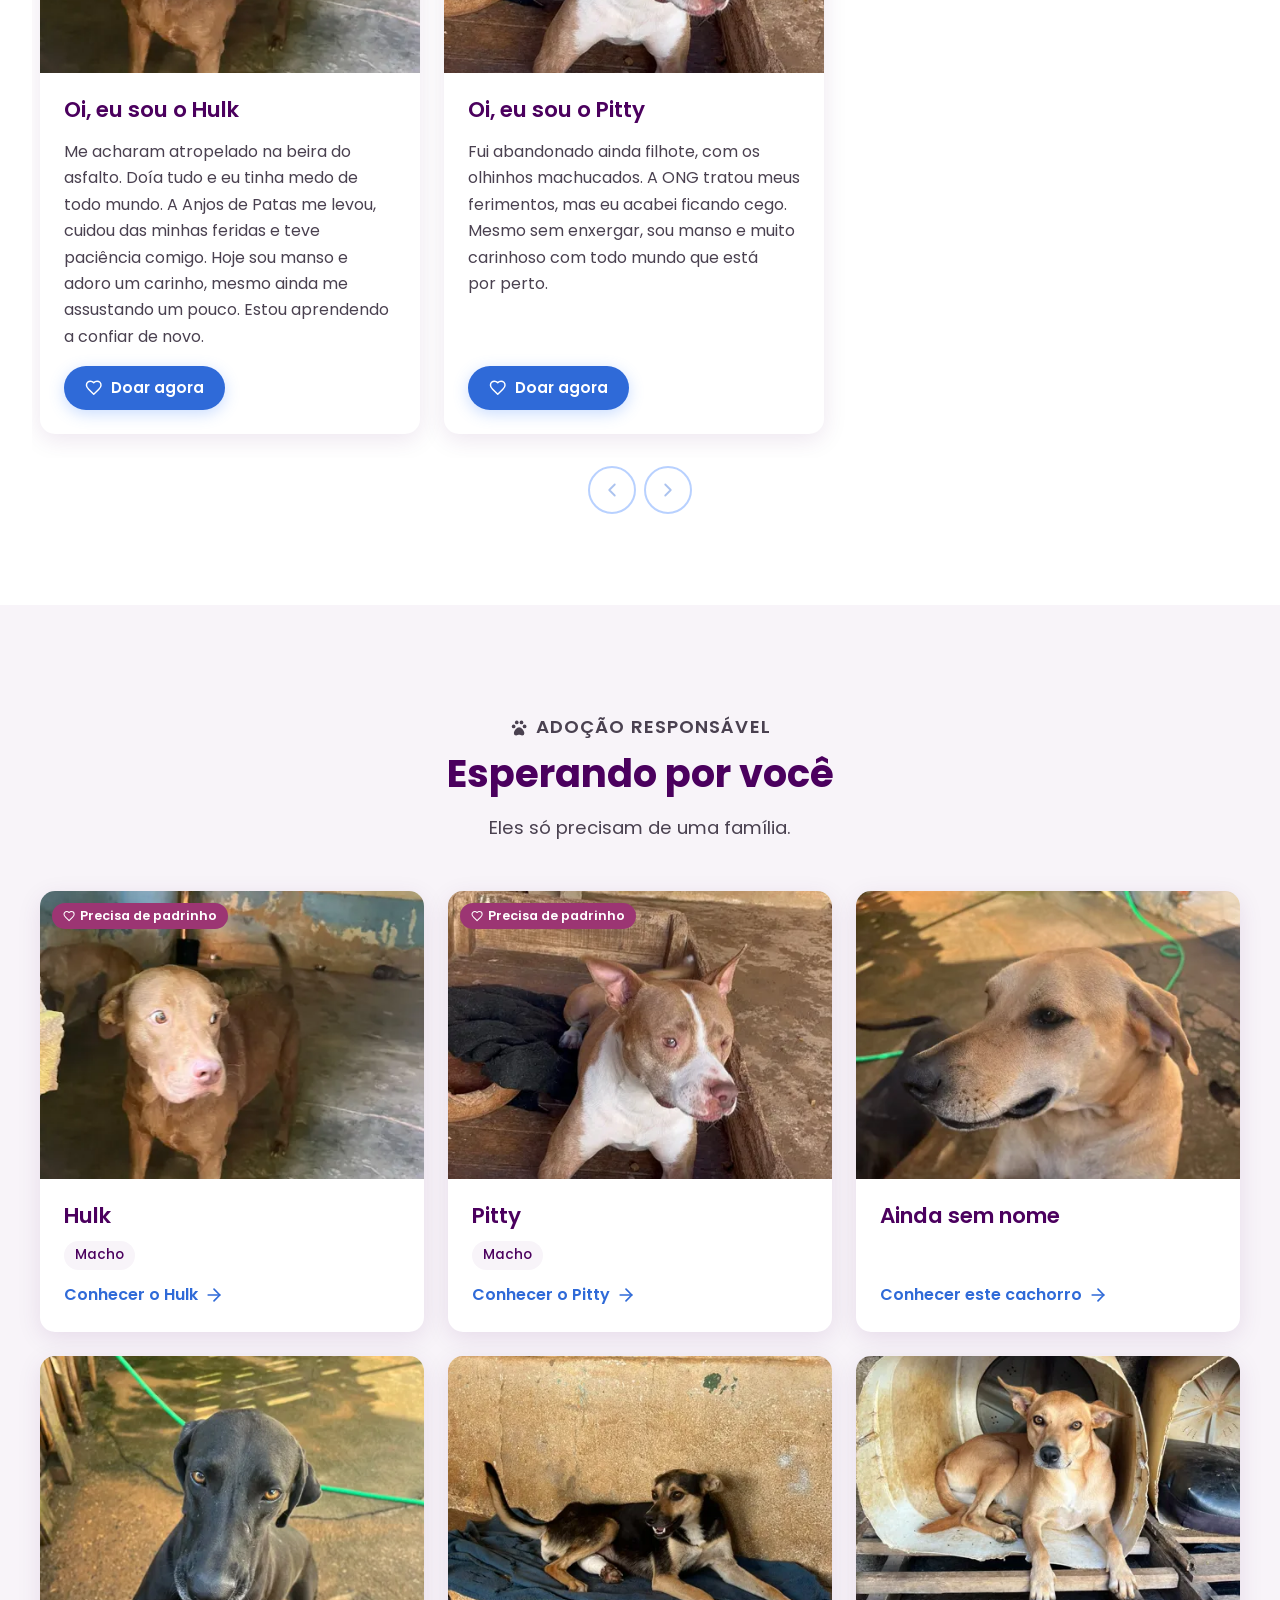
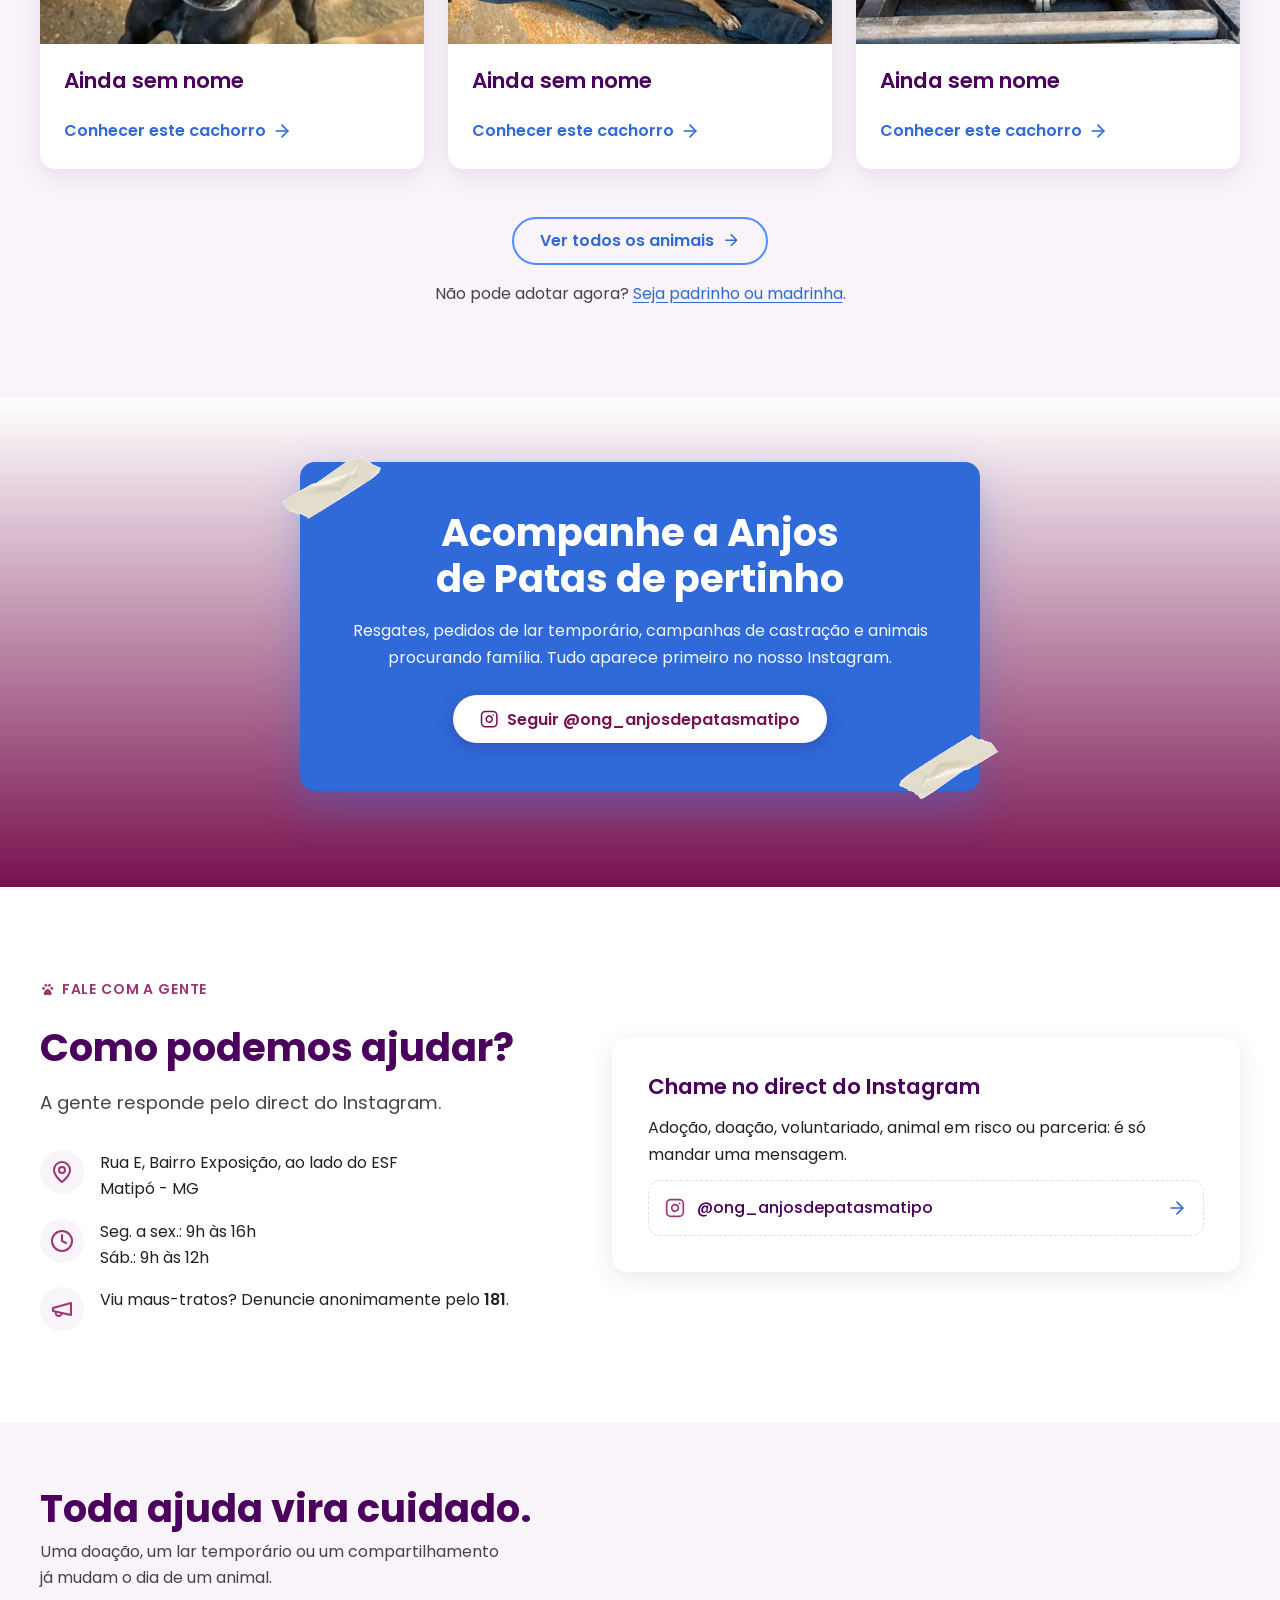
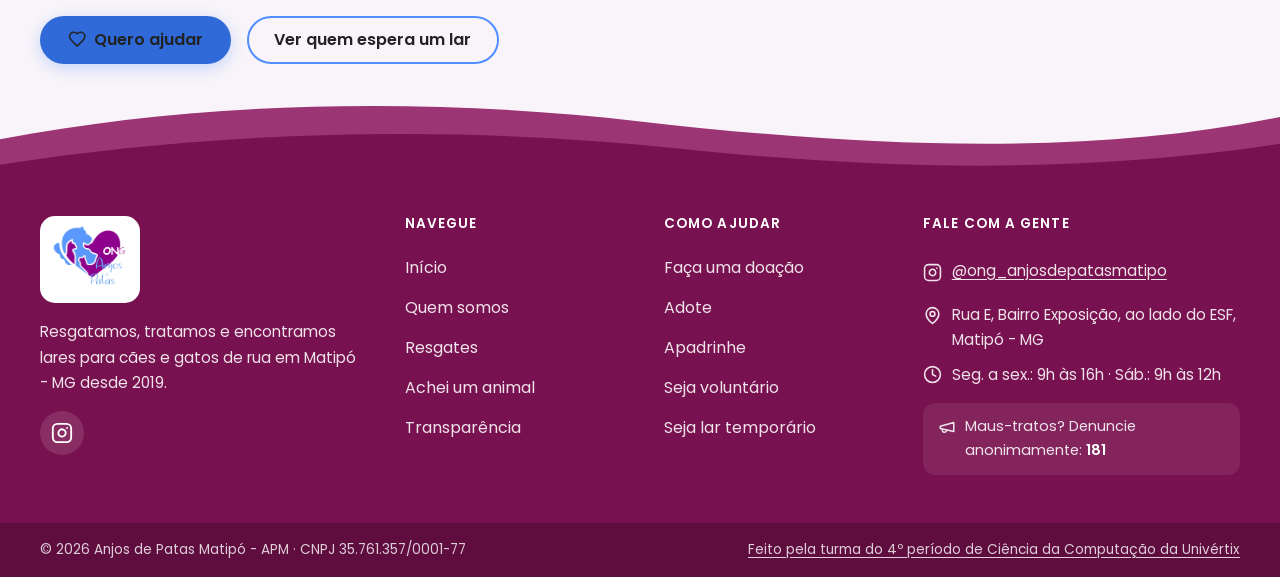
==== commit 43f0368f: "fix(contato): aponta os links para o perfil oficial @ong_anjosdepatasmatipo Co-Authored-By: Claude O" ====
--- a/index.html
+++ b/index.html
@@ -292,7 +292,7 @@
           <h2 id="redes-titulo">Acompanhe a Anjos de Patas de pertinho</h2>
           <p>Resgates, pedidos de lar temporário, campanhas de castração e animais procurando família. Tudo aparece primeiro no nosso Instagram.</p>
           <div class="grupo-botoes">
-            <a class="btn btn--branco" href="https://www.instagram.com/anjosdepatasmatipo/" target="_blank" rel="noopener"><svg data-icone="instagram"></svg>Seguir @anjosdepatasmatipo</a>
+            <a class="btn btn--branco" href="https://www.instagram.com/ong_anjosdepatasmatipo/" target="_blank" rel="noopener"><svg data-icone="instagram"></svg>Seguir @ong_anjosdepatasmatipo</a>
           </div>
         </div>
       </div>
@@ -315,7 +315,7 @@
         <div class="card contato__atalhos revelar" style="--atraso:100ms">
           <h3>Chame no direct do Instagram</h3>
           <p>Adoção, doação, voluntariado, animal em risco ou parceria: é só mandar uma mensagem.</p>
-          <a class="atalho atalho--instagram" href="https://www.instagram.com/anjosdepatasmatipo/" target="_blank" rel="noopener"><svg data-icone="instagram"></svg><span>@anjosdepatasmatipo</span><svg class="icone atalho__seta" data-icone="seta-dir"></svg></a>
+          <a class="atalho atalho--instagram" href="https://www.instagram.com/ong_anjosdepatasmatipo/" target="_blank" rel="noopener"><svg data-icone="instagram"></svg><span>@ong_anjosdepatasmatipo</span><svg class="icone atalho__seta" data-icone="seta-dir"></svg></a>
         </div>
       </div>
     </section>
--- a/css/components.css
+++ b/css/components.css
@@ -826,6 +826,34 @@
   color: var(--cor-texto-suave);
 }
 
+/* ---------- Instagram flutuante ---------- */
+.insta-flutuante {
+  position: fixed;
+  right: max(1rem, env(safe-area-inset-right));
+  bottom: max(1rem, env(safe-area-inset-bottom));
+  z-index: var(--z-flutuante);
+  display: inline-grid;
+  place-items: center;
+  width: 60px;
+  height: 60px;
+  border-radius: 50%;
+  background: var(--cor-botao);
+  color: #fff;
+  box-shadow: 0 6px 20px rgba(47, 106, 216, 0.45);
+  transition: transform var(--t-rapido), background-color var(--t-rapido);
+}
+
+.insta-flutuante:hover {
+  color: #fff;
+  background: var(--cor-destaque-hover);
+  transform: translateY(-3px) scale(1.04);
+}
+
+.insta-flutuante svg {
+  width: 30px;
+  height: 30px;
+}
+
 /* ---------- Rodapé ---------- */
 .rodape {
   margin-top: auto;
@@ -1021,7 +1049,7 @@
   background: var(--cor-principal-escura);
   color: rgba(255, 255, 255, 0.8);
   font-size: 0.85rem;
-  padding: var(--e-2) 0;
+  padding: var(--e-2) 0 calc(var(--e-2) + 76px); /* espaço do botão flutuante */
 }
 
 .rodape__base-inner {
--- a/css/pages.css
+++ b/css/pages.css
@@ -1280,78 +1280,6 @@
 /* =========================================================
    ADOTE
    ========================================================= */
-.filtros {
-  display: grid;
-  gap: var(--e-2);
-  padding: var(--e-3);
-  border-radius: var(--raio-card);
-  background: var(--cor-fundo-suave);
-}
-
-.filtros__grupo {
-  display: flex;
-  flex-wrap: wrap;
-  align-items: center;
-  gap: 0.5rem;
-}
-
-.filtros__rotulo {
-  font-weight: 600;
-  color: var(--cor-titulo);
-  min-width: 5.5rem;
-}
-
-/* Botões pílula azuis com contorno */
-.filtro {
-  min-height: 44px;
-  padding: 0.45rem 1.1rem;
-  border-radius: var(--raio-pilula);
-  border: 2px solid var(--cor-destaque);
-  background: #fff;
-  color: var(--cor-botao);
-  font-weight: 600;
-  font-size: 0.95rem;
-  transition: background-color var(--t-rapido), color var(--t-rapido),
-    transform var(--t-rapido), box-shadow var(--t-rapido);
-}
-
-.filtro:hover {
-  transform: translateY(-2px);
-  box-shadow: var(--sombra-btn);
-}
-
-.filtro[aria-pressed="true"] {
-  background: var(--cor-botao);
-  border-color: var(--cor-botao);
-  color: #fff;
-  box-shadow: var(--sombra-btn);
-}
-
-.filtros__resumo {
-  display: flex;
-  flex-wrap: wrap;
-  align-items: center;
-  justify-content: space-between;
-  gap: var(--e-2);
-  margin: var(--e-3) 0;
-  font-weight: 500;
-  color: var(--cor-texto-suave);
-}
-
-.filtros__limpar {
-  min-height: 44px;
-  border: 0;
-  background: none;
-  color: var(--cor-botao);
-  font-weight: 600;
-  text-decoration: underline;
-  text-underline-offset: 3px;
-}
-
-.filtros__limpar:hover {
-  color: var(--cor-menu-hover);
-}
-
 .passos {
   display: grid;
   grid-template-columns: repeat(auto-fit, minmax(min(100%, 230px), 1fr));
@@ -2479,6 +2407,7 @@
 
 .lojinha__outro {
   display: grid;
+  grid-template-columns: minmax(0, 1fr); /* o campo encolhe em telas estreitas */
   gap: 0.4rem;
   max-width: 420px;
   margin: var(--e-3) auto 0;
@@ -2734,3 +2663,9 @@
   font-weight: 600;
   margin-bottom: var(--e-2);
 }
+
+/* Doe: sem dados bancários cadastrados, o card do Pix fica sozinho e centralizado */
+.doe__grid:not(:has(.doe-banco:not([hidden]))) {
+  grid-template-columns: minmax(0, 640px);
+  justify-content: center;
+}
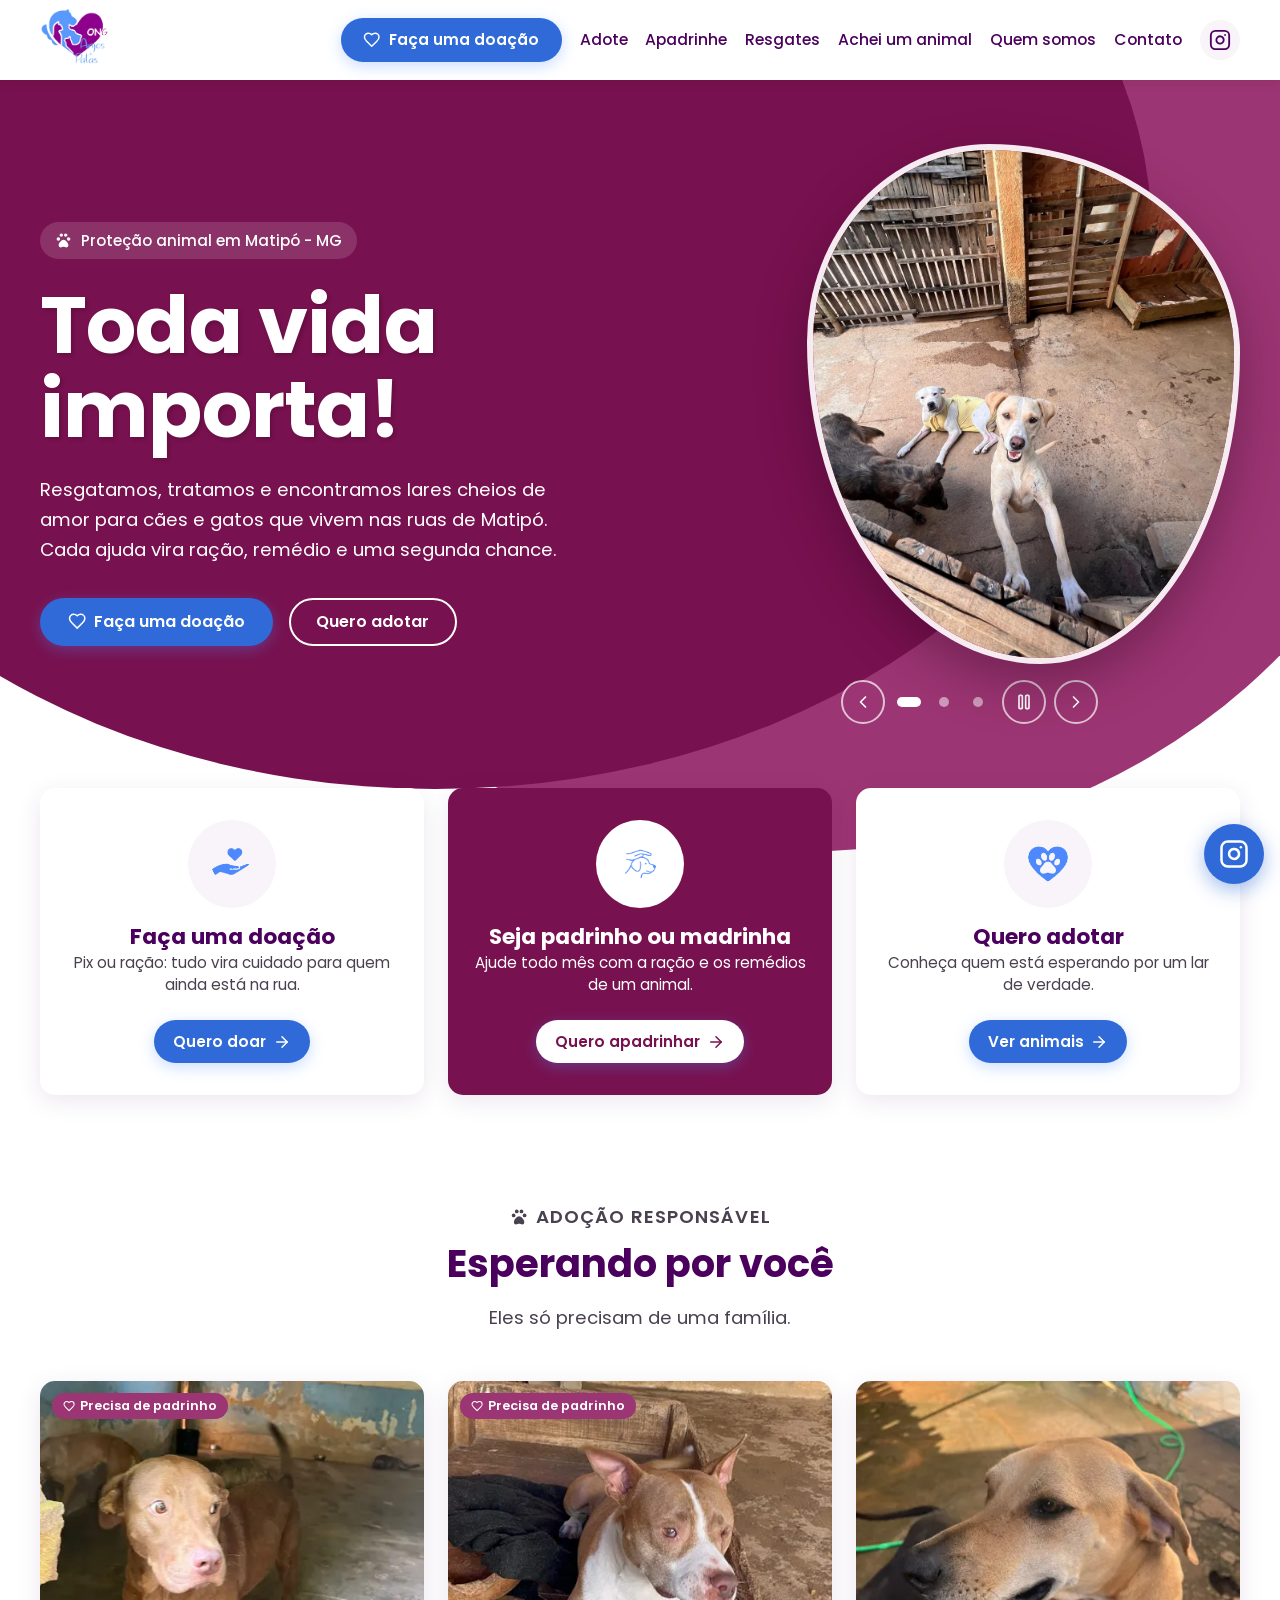
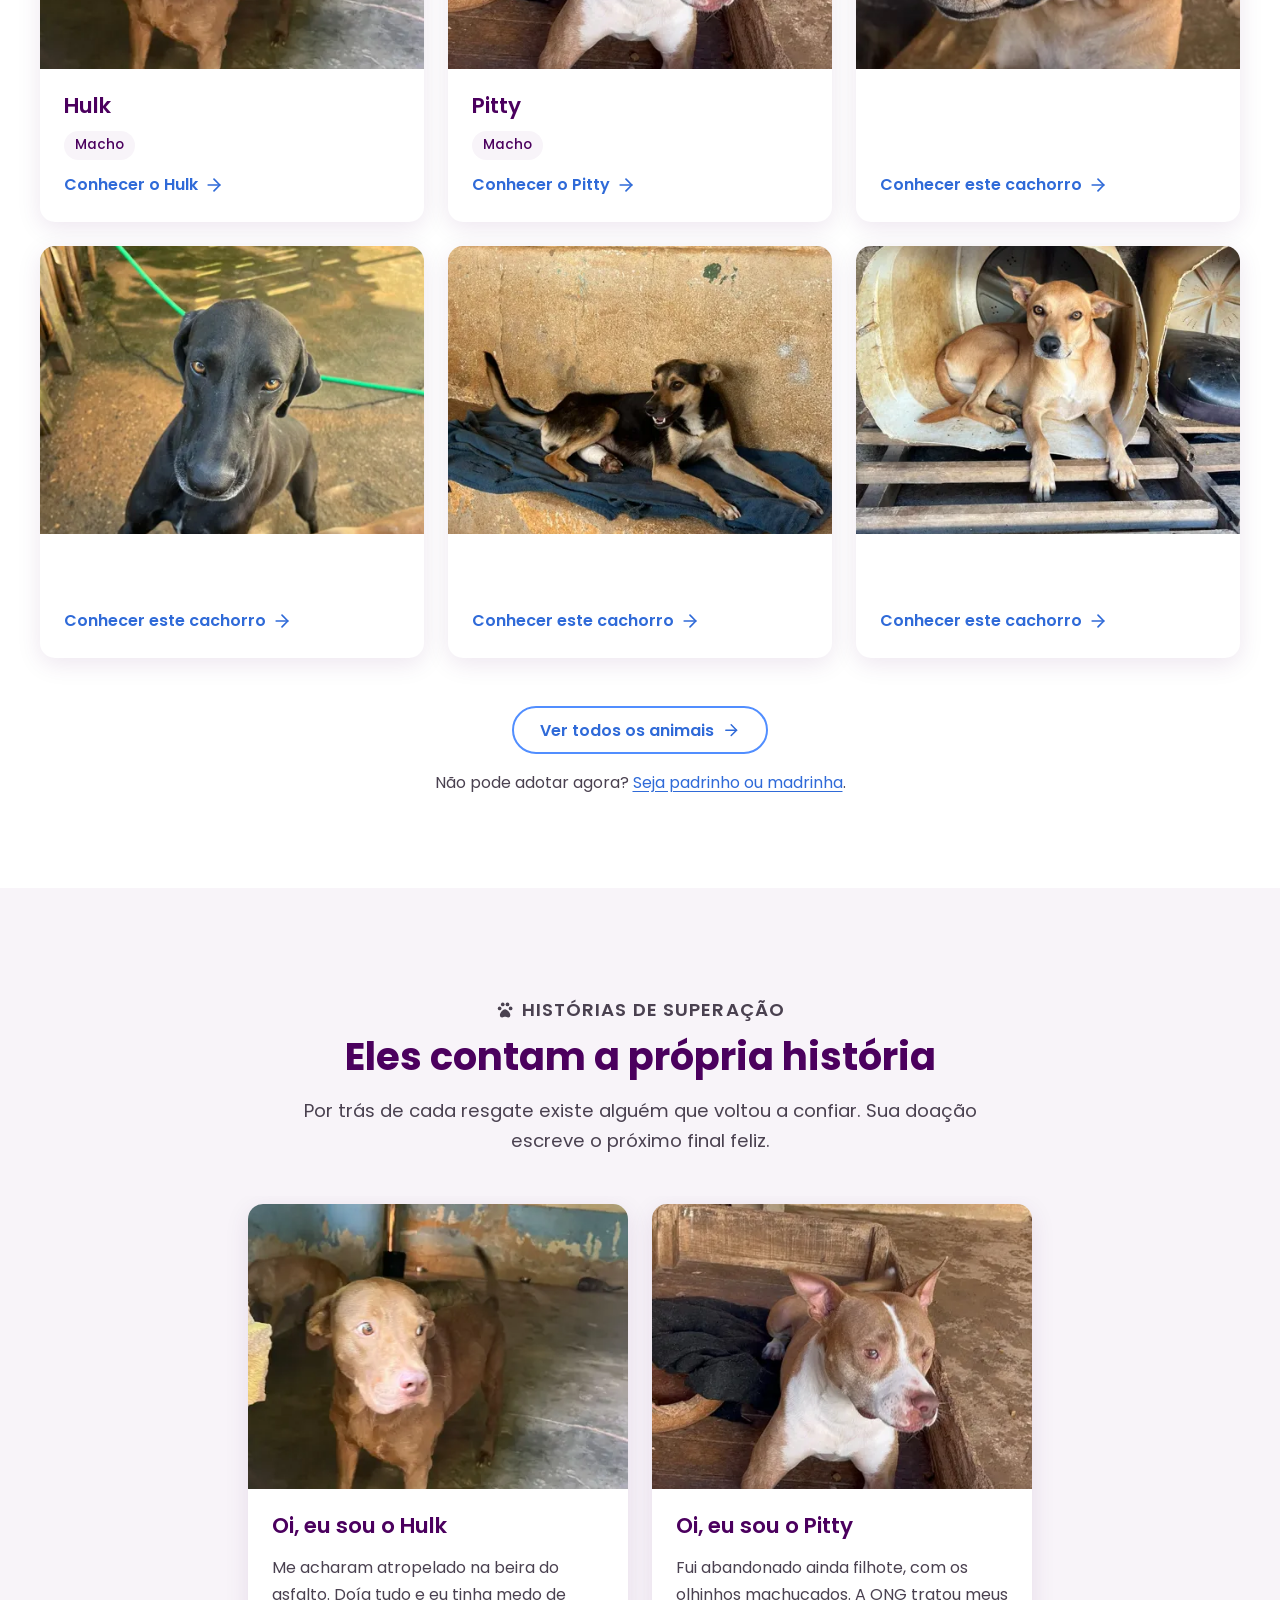
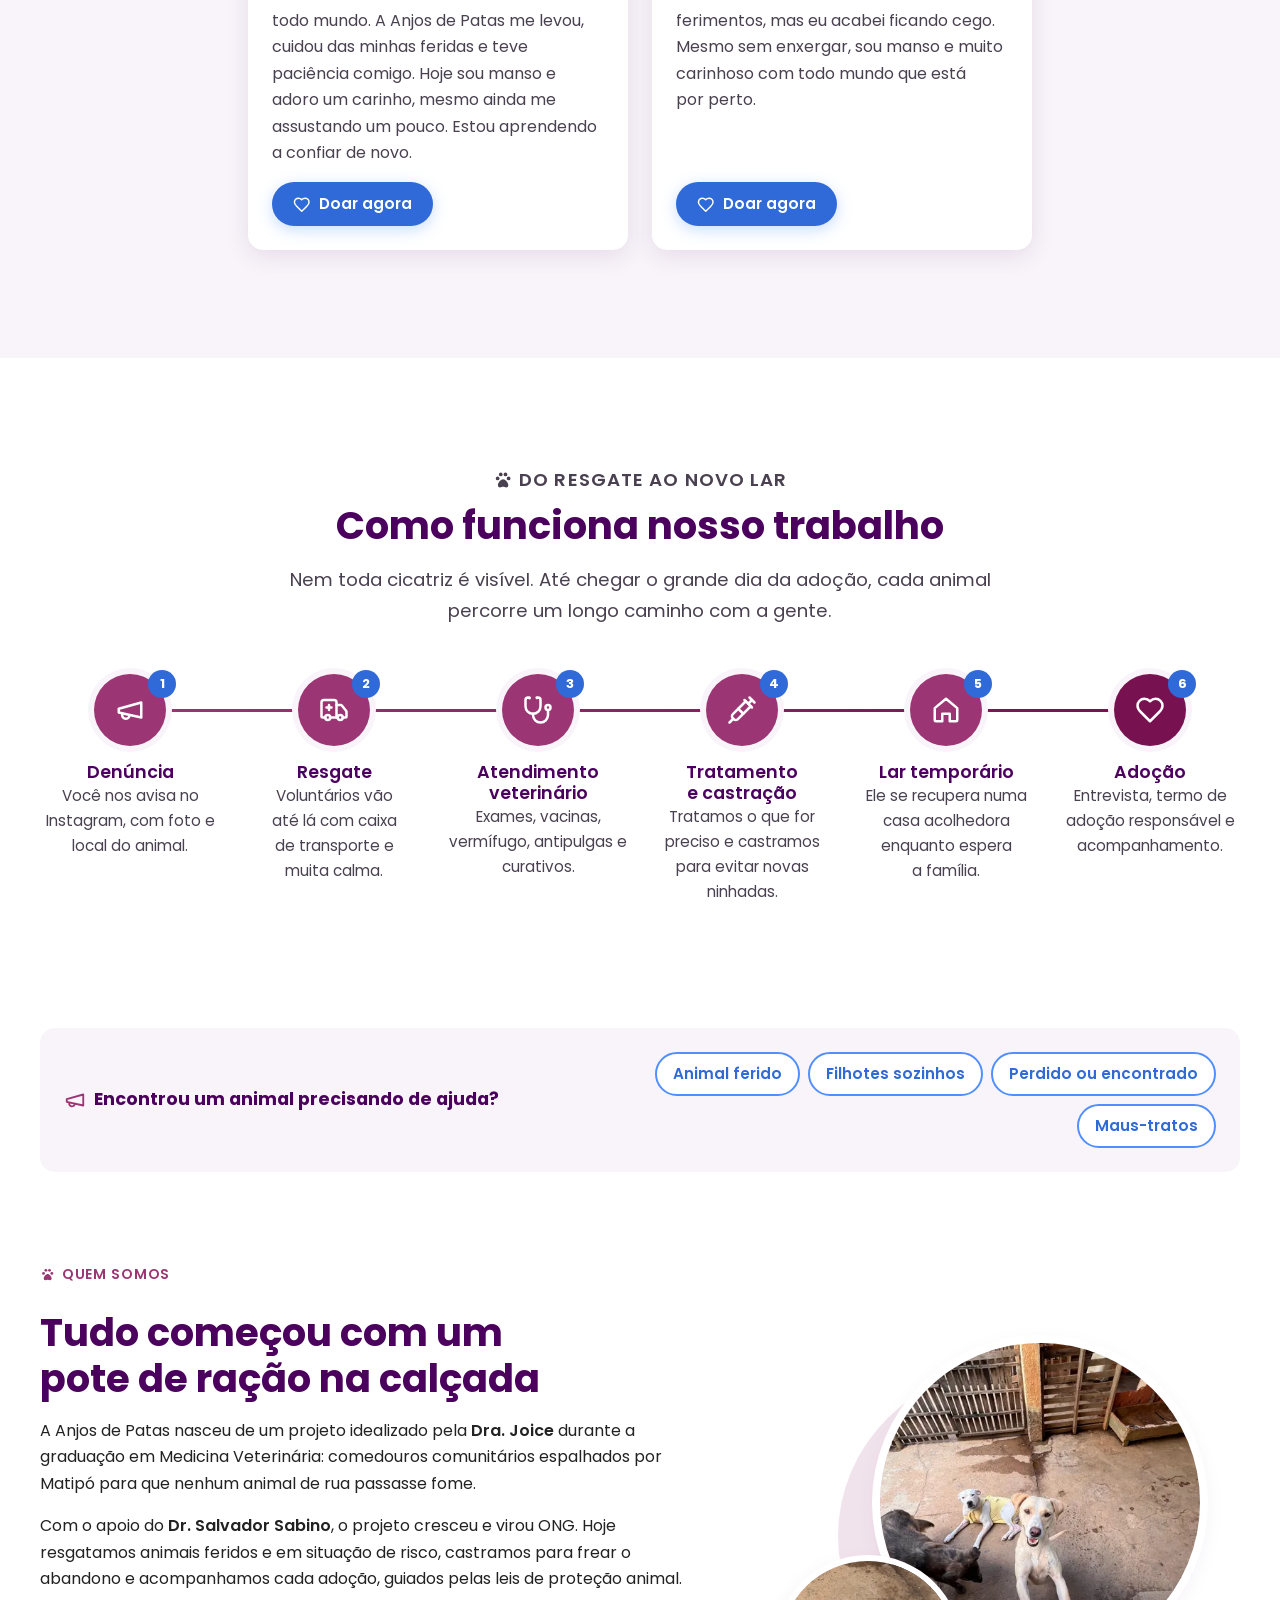
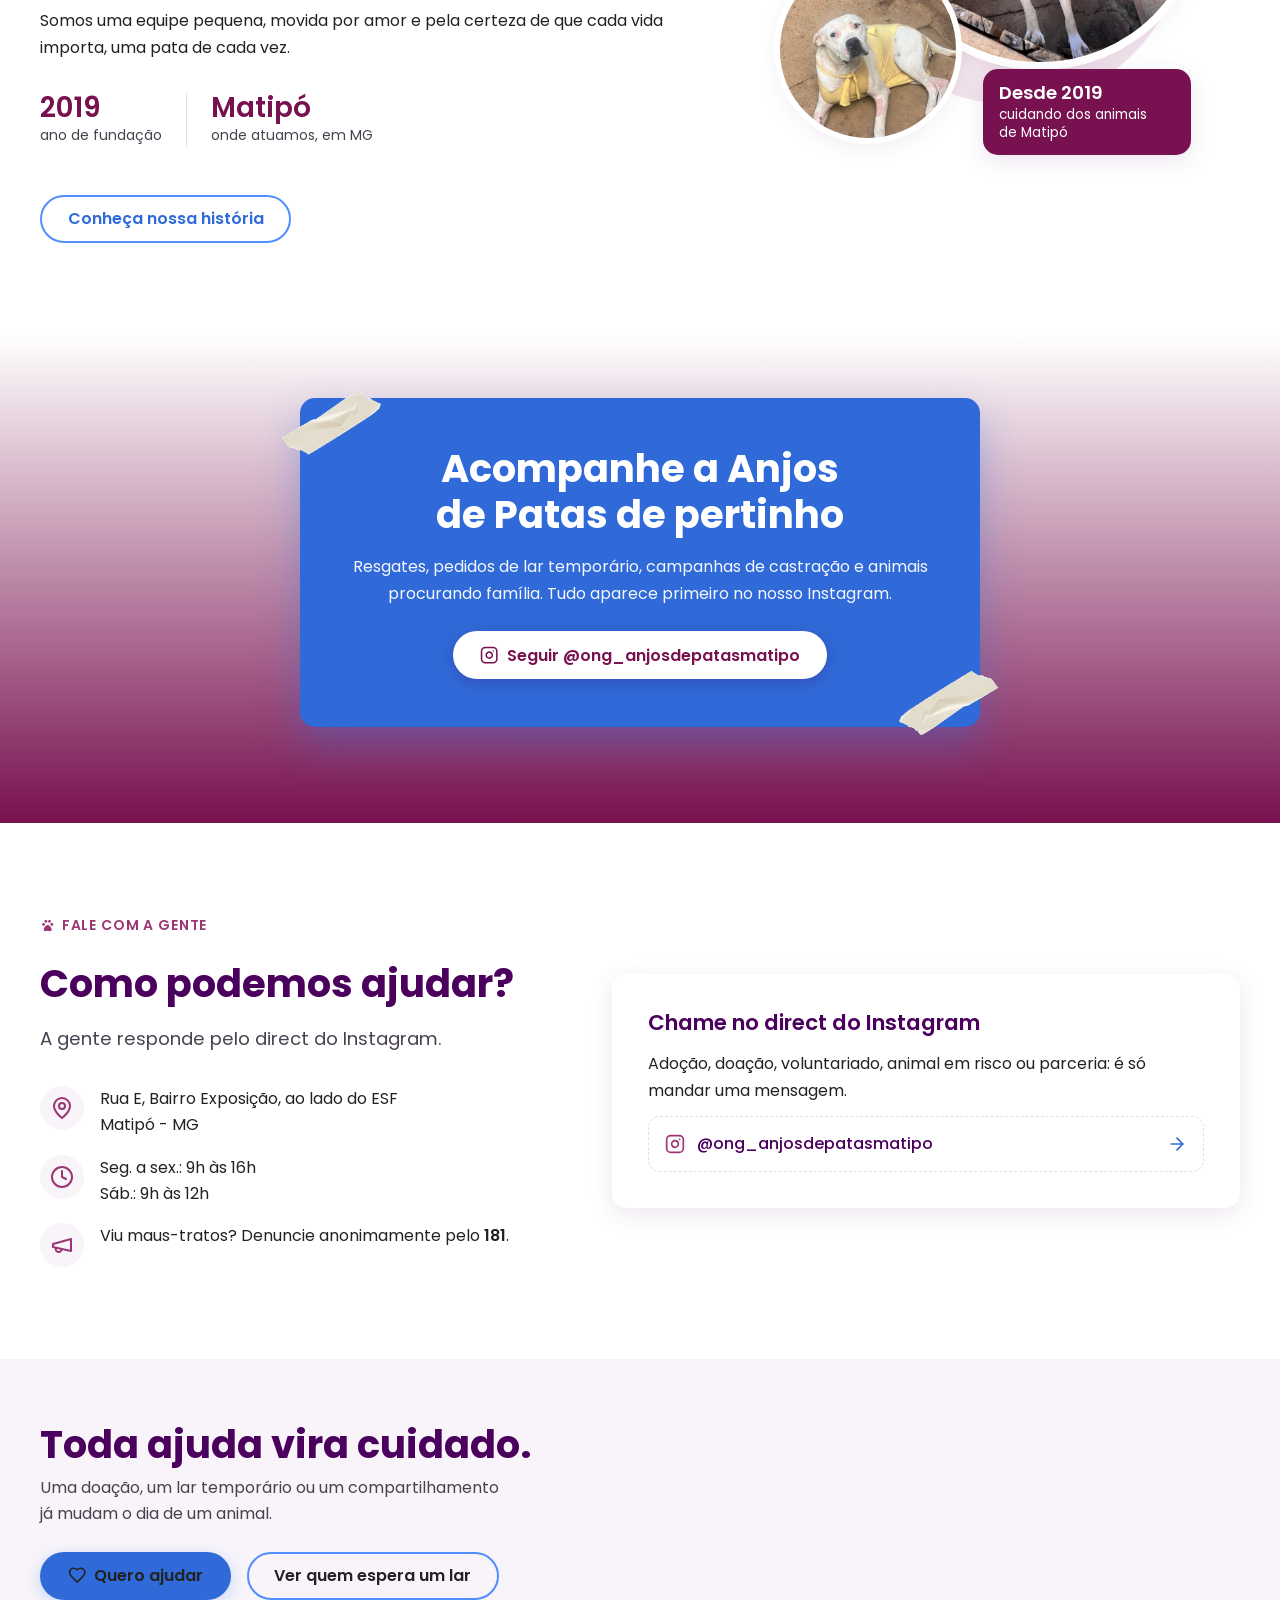
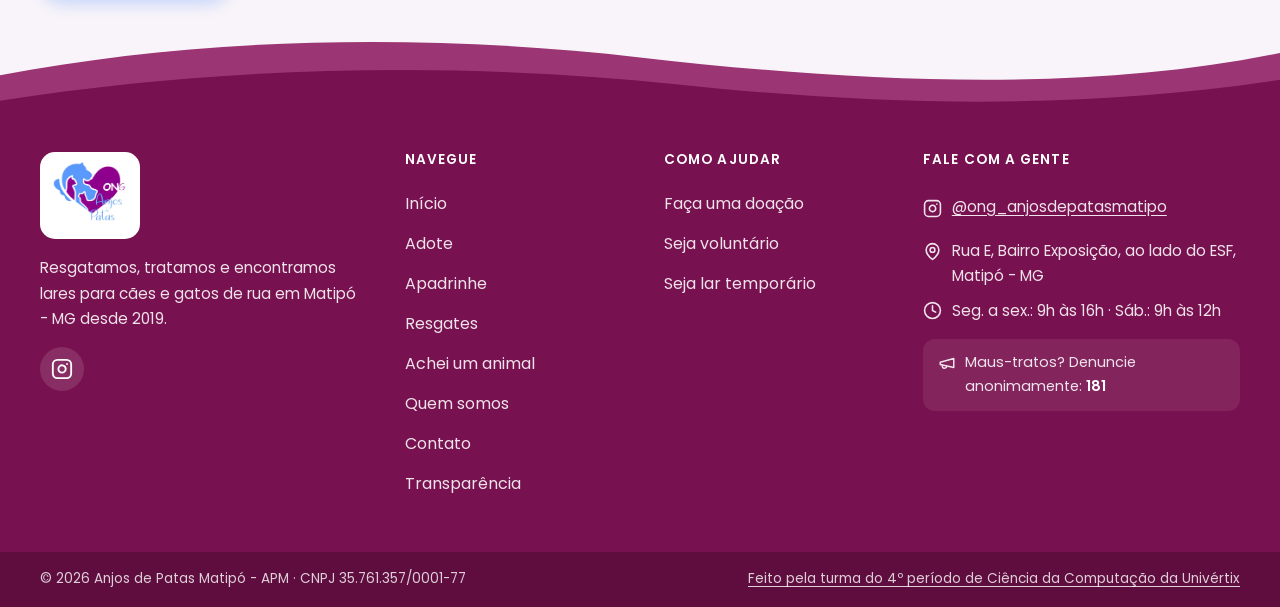
==== commit 5561bd51: "refactor(inicio): ordena as seções da home como o menu Co-Authored-By: Claude Opus 5.5 <noreply@anth" ====
--- a/index.html
+++ b/index.html
@@ -111,6 +111,113 @@
     </section>
 
     <!-- AJUDA RÁPIDA (atalhos para quem encontrou um animal) -->
+    <section class="campanha" aria-labelledby="campanha-titulo" data-requer="campanha_titulo" hidden>
+      <div class="container">
+        <div class="card campanha__card">
+          <div class="campanha__texto">
+            <p class="sobretitulo"><svg data-icone="alerta"></svg>Campanha do momento</p>
+            <h2 id="campanha-titulo" data-conteudo="campanha_titulo"></h2>
+            <p data-conteudo="campanha_texto"></p>
+          </div>
+          <div class="campanha__meta" data-campanha hidden>
+            <div class="campanha__barra" role="progressbar" aria-labelledby="campanha-titulo" aria-valuemin="0" aria-valuemax="100" aria-valuenow="0"><span></span></div>
+            <p class="campanha__numeros"><strong data-campanha-arrecadado></strong> de <span data-campanha-meta></span> <span class="campanha__pct" data-campanha-pct></span></p>
+          </div>
+          <a class="btn" href="doe.html"><svg data-icone="coracao"></svg>Ajudar nesta campanha</a>
+        </div>
+      </div>
+    </section>
+
+    <!-- 3. ADOTE / APADRINHE =============================== -->
+    <section class="secao" aria-labelledby="adocao-titulo">
+      <div class="container">
+        <div class="secao__topo revelar">
+          <p class="sobretitulo"><svg data-icone="pata"></svg>Adoção responsável</p>
+          <h2 id="adocao-titulo">Esperando por você</h2>
+          <p>Eles só precisam de uma família.</p>
+        </div>
+        <p class="nota-exemplo" data-nota-exemplo hidden>Perfis ilustrativos enquanto cadastramos os animais da ONG.</p>
+        <div class="grade-animais" data-animais-home aria-live="polite">
+          <p class="carregando">Carregando animais…</p>
+        </div>
+        <div class="secao__rodape">
+          <a class="btn btn--contorno" href="adote.html">Ver todos os animais<svg data-icone="seta-dir"></svg></a>
+          <p>Não pode adotar agora? <a href="apadrinhe.html">Seja padrinho ou madrinha</a>.</p>
+        </div>
+      </div>
+    </section>
+
+    <!-- 4. RESGATES: HISTÓRIAS ========================================= -->
+    <section class="secao secao--suave historias" aria-labelledby="historias-titulo">
+      <div class="container">
+        <div class="secao__topo revelar">
+          <p class="sobretitulo"><svg data-icone="pata"></svg>Histórias de superação</p>
+          <h2 id="historias-titulo">Eles contam a própria história</h2>
+          <p>Por trás de cada resgate existe alguém que voltou a confiar. Sua doação escreve o próximo final feliz.</p>
+        </div>
+        <p class="nota-exemplo" data-nota-exemplo hidden>Histórias ilustrativas enquanto reunimos as dos nossos resgatados.</p>
+        <div class="carrossel" data-carrossel role="region" aria-roledescription="carrossel" aria-label="Histórias de superação">
+          <ul class="carrossel__trilho" data-historias role="list">
+            <li class="carregando">Carregando histórias…</li>
+          </ul>
+          <div class="carrossel__controles">
+            <button class="carrossel__btn" type="button" data-anterior aria-label="História anterior"><svg data-icone="chevron-esq"></svg></button>
+            <button class="carrossel__btn" type="button" data-proximo aria-label="Próxima história"><svg data-icone="chevron-dir"></svg></button>
+          </div>
+        </div>
+      </div>
+    </section>
+
+    <!-- 5. RESGATES: COMO FUNCIONA ===================================== -->
+    <section class="secao como-funciona" aria-labelledby="como-titulo">
+      <div class="container">
+        <div class="secao__topo revelar">
+          <p class="sobretitulo"><svg data-icone="pata"></svg>Do resgate ao novo lar</p>
+          <h2 id="como-titulo">Como funciona nosso trabalho</h2>
+          <p>Nem toda cicatriz é visível. Até chegar o grande dia da adoção, cada animal percorre um longo caminho com a gente.</p>
+        </div>
+        <ol class="linha-tempo" role="list">
+          <li class="revelar" style="--atraso:0ms">
+            <span class="linha-tempo__icone"><svg data-icone="alerta"></svg></span>
+            <span class="linha-tempo__num">1</span>
+            <h3>Denúncia</h3>
+            <p>Você nos avisa no Instagram, com foto e local do animal.</p>
+          </li>
+          <li class="revelar" style="--atraso:60ms">
+            <span class="linha-tempo__icone"><svg data-icone="resgate"></svg></span>
+            <span class="linha-tempo__num">2</span>
+            <h3>Resgate</h3>
+            <p>Voluntários vão até lá com caixa de transporte e muita calma.</p>
+          </li>
+          <li class="revelar" style="--atraso:120ms">
+            <span class="linha-tempo__icone"><svg data-icone="estetoscopio"></svg></span>
+            <span class="linha-tempo__num">3</span>
+            <h3>Atendimento veterinário</h3>
+            <p>Exames, vacinas, vermífugo, antipulgas e curativos.</p>
+          </li>
+          <li class="revelar" style="--atraso:180ms">
+            <span class="linha-tempo__icone"><svg data-icone="seringa"></svg></span>
+            <span class="linha-tempo__num">4</span>
+            <h3>Tratamento e castração</h3>
+            <p>Tratamos o que for preciso e castramos para evitar novas ninhadas.</p>
+          </li>
+          <li class="revelar" style="--atraso:240ms">
+            <span class="linha-tempo__icone"><svg data-icone="casa"></svg></span>
+            <span class="linha-tempo__num">5</span>
+            <h3>Lar temporário</h3>
+            <p>Ele se recupera numa casa acolhedora enquanto espera a família.</p>
+          </li>
+          <li class="revelar" style="--atraso:300ms">
+            <span class="linha-tempo__icone"><svg data-icone="coracao"></svg></span>
+            <span class="linha-tempo__num">6</span>
+            <h3>Adoção</h3>
+            <p>Entrevista, termo de adoção responsável e acompanhamento.</p>
+          </li>
+        </ol>
+      </div>
+    </section>
+
+    <!-- 6. ACHEI UM ANIMAL ================================= -->
     <section class="ajuda-rapida" aria-labelledby="ajuda-rapida-titulo">
       <div class="container">
         <div class="ajuda-rapida__inner revelar">
@@ -126,24 +233,7 @@
     </section>
 
     <!-- CAMPANHA (aparece quando campanha_titulo estiver preenchido no painel ou em data/conteudo.json) -->
-    <section class="campanha" aria-labelledby="campanha-titulo" data-requer="campanha_titulo" hidden>
-      <div class="container">
-        <div class="card campanha__card">
-          <div class="campanha__texto">
-            <p class="sobretitulo"><svg data-icone="alerta"></svg>Campanha do momento</p>
-            <h2 id="campanha-titulo" data-conteudo="campanha_titulo"></h2>
-            <p data-conteudo="campanha_texto"></p>
-          </div>
-          <div class="campanha__meta" data-campanha hidden>
-            <div class="campanha__barra" role="progressbar" aria-labelledby="campanha-titulo" aria-valuemin="0" aria-valuemax="100" aria-valuenow="0"><span></span></div>
-            <p class="campanha__numeros"><strong data-campanha-arrecadado></strong> de <span data-campanha-meta></span> <span class="campanha__pct" data-campanha-pct></span></p>
-          </div>
-          <a class="btn" href="doe.html"><svg data-icone="coracao"></svg>Ajudar nesta campanha</a>
-        </div>
-      </div>
-    </section>
-
-    <!-- 3. SOBRE ============================================= -->
+    <!-- 7. QUEM SOMOS ============================================= -->
     <section class="secao sobre" aria-labelledby="sobre-titulo">
       <div class="container sobre__grid">
         <div class="sobre__texto revelar">
@@ -170,56 +260,7 @@
       </div>
     </section>
 
-    <!-- 4. COMO FUNCIONA ===================================== -->
-    <section class="secao secao--suave como-funciona" aria-labelledby="como-titulo">
-      <div class="container">
-        <div class="secao__topo revelar">
-          <p class="sobretitulo"><svg data-icone="pata"></svg>Do resgate ao novo lar</p>
-          <h2 id="como-titulo">Como funciona nosso trabalho</h2>
-          <p>Nem toda cicatriz é visível. Até chegar o grande dia da adoção, cada animal percorre um longo caminho com a gente.</p>
-        </div>
-        <ol class="linha-tempo" role="list">
-          <li class="revelar" style="--atraso:0ms">
-            <span class="linha-tempo__icone"><svg data-icone="alerta"></svg></span>
-            <span class="linha-tempo__num">1</span>
-            <h3>Denúncia</h3>
-            <p>Você nos avisa no Instagram, com foto e local do animal.</p>
-          </li>
-          <li class="revelar" style="--atraso:60ms">
-            <span class="linha-tempo__icone"><svg data-icone="resgate"></svg></span>
-            <span class="linha-tempo__num">2</span>
-            <h3>Resgate</h3>
-            <p>Voluntários vão até lá com caixa de transporte e muita calma.</p>
-          </li>
-          <li class="revelar" style="--atraso:120ms">
-            <span class="linha-tempo__icone"><svg data-icone="estetoscopio"></svg></span>
-            <span class="linha-tempo__num">3</span>
-            <h3>Atendimento veterinário</h3>
-            <p>Exames, vacinas, vermífugo, antipulgas e curativos.</p>
-          </li>
-          <li class="revelar" style="--atraso:180ms">
-            <span class="linha-tempo__icone"><svg data-icone="seringa"></svg></span>
-            <span class="linha-tempo__num">4</span>
-            <h3>Tratamento e castração</h3>
-            <p>Tratamos o que for preciso e castramos para evitar novas ninhadas.</p>
-          </li>
-          <li class="revelar" style="--atraso:240ms">
-            <span class="linha-tempo__icone"><svg data-icone="casa"></svg></span>
-            <span class="linha-tempo__num">5</span>
-            <h3>Lar temporário</h3>
-            <p>Ele se recupera numa casa acolhedora enquanto espera a família.</p>
-          </li>
-          <li class="revelar" style="--atraso:300ms">
-            <span class="linha-tempo__icone"><svg data-icone="coracao"></svg></span>
-            <span class="linha-tempo__num">6</span>
-            <h3>Adoção</h3>
-            <p>Entrevista, termo de adoção responsável e acompanhamento.</p>
-          </li>
-        </ol>
-      </div>
-    </section>
-
-    <!-- 5. CONTADORES ======================================== -->
+    <!-- 8. CONTADORES ======================================== -->
     <!-- Aparece quando os números reais forem cadastrados no painel -->
     <section class="contadores" aria-labelledby="contadores-titulo" data-requer="contador_resgatados" hidden>
       <div class="container">
@@ -245,47 +286,7 @@
       </div>
     </section>
 
-    <!-- 6. HISTÓRIAS ========================================= -->
-    <section class="secao historias" aria-labelledby="historias-titulo">
-      <div class="container">
-        <div class="secao__topo revelar">
-          <p class="sobretitulo"><svg data-icone="pata"></svg>Histórias de superação</p>
-          <h2 id="historias-titulo">Eles contam a própria história</h2>
-          <p>Por trás de cada resgate existe alguém que voltou a confiar. Sua doação escreve o próximo final feliz.</p>
-        </div>
-        <p class="nota-exemplo" data-nota-exemplo hidden>Histórias ilustrativas enquanto reunimos as dos nossos resgatados.</p>
-        <div class="carrossel" data-carrossel role="region" aria-roledescription="carrossel" aria-label="Histórias de superação">
-          <ul class="carrossel__trilho" data-historias role="list">
-            <li class="carregando">Carregando histórias…</li>
-          </ul>
-          <div class="carrossel__controles">
-            <button class="carrossel__btn" type="button" data-anterior aria-label="História anterior"><svg data-icone="chevron-esq"></svg></button>
-            <button class="carrossel__btn" type="button" data-proximo aria-label="Próxima história"><svg data-icone="chevron-dir"></svg></button>
-          </div>
-        </div>
-      </div>
-    </section>
-
-    <!-- 7. ANIMAIS PARA ADOÇÃO =============================== -->
-    <section class="secao secao--suave" aria-labelledby="adocao-titulo">
-      <div class="container">
-        <div class="secao__topo revelar">
-          <p class="sobretitulo"><svg data-icone="pata"></svg>Adoção responsável</p>
-          <h2 id="adocao-titulo">Esperando por você</h2>
-          <p>Eles só precisam de uma família.</p>
-        </div>
-        <p class="nota-exemplo" data-nota-exemplo hidden>Perfis ilustrativos enquanto cadastramos os animais da ONG.</p>
-        <div class="grade-animais" data-animais-home aria-live="polite">
-          <p class="carregando">Carregando animais…</p>
-        </div>
-        <div class="secao__rodape">
-          <a class="btn btn--contorno" href="adote.html">Ver todos os animais<svg data-icone="seta-dir"></svg></a>
-          <p>Não pode adotar agora? <a href="apadrinhe.html">Seja padrinho ou madrinha</a>.</p>
-        </div>
-      </div>
-    </section>
-
-    <!-- 8. FAIXA INSTAGRAM ================================== -->
+    <!-- 9. FAIXA REDES ================================== -->
     <section class="faixa-redes" aria-labelledby="redes-titulo">
       <div class="container">
         <div class="faixa-redes__card com-fitas revelar">
@@ -298,7 +299,7 @@
       </div>
     </section>
 
-    <!-- 9. CONTATO =========================================== -->
+    <!-- 10. CONTATO =========================================== -->
     <section class="secao contato" id="contato" aria-labelledby="contato-titulo">
       <div class="container contato__grid">
         <div class="contato__info revelar">
--- a/css/components.css
+++ b/css/components.css
@@ -730,6 +730,15 @@
   list-style: none;
 }
 
+/* Todos os cards cabem na tela: ficam centralizados e as setas somem */
+.carrossel--cabe .carrossel__trilho {
+  justify-content: center;
+}
+
+.carrossel--cabe .carrossel__controles {
+  display: none;
+}
+
 .carrossel__trilho::-webkit-scrollbar {
   display: none;
 }
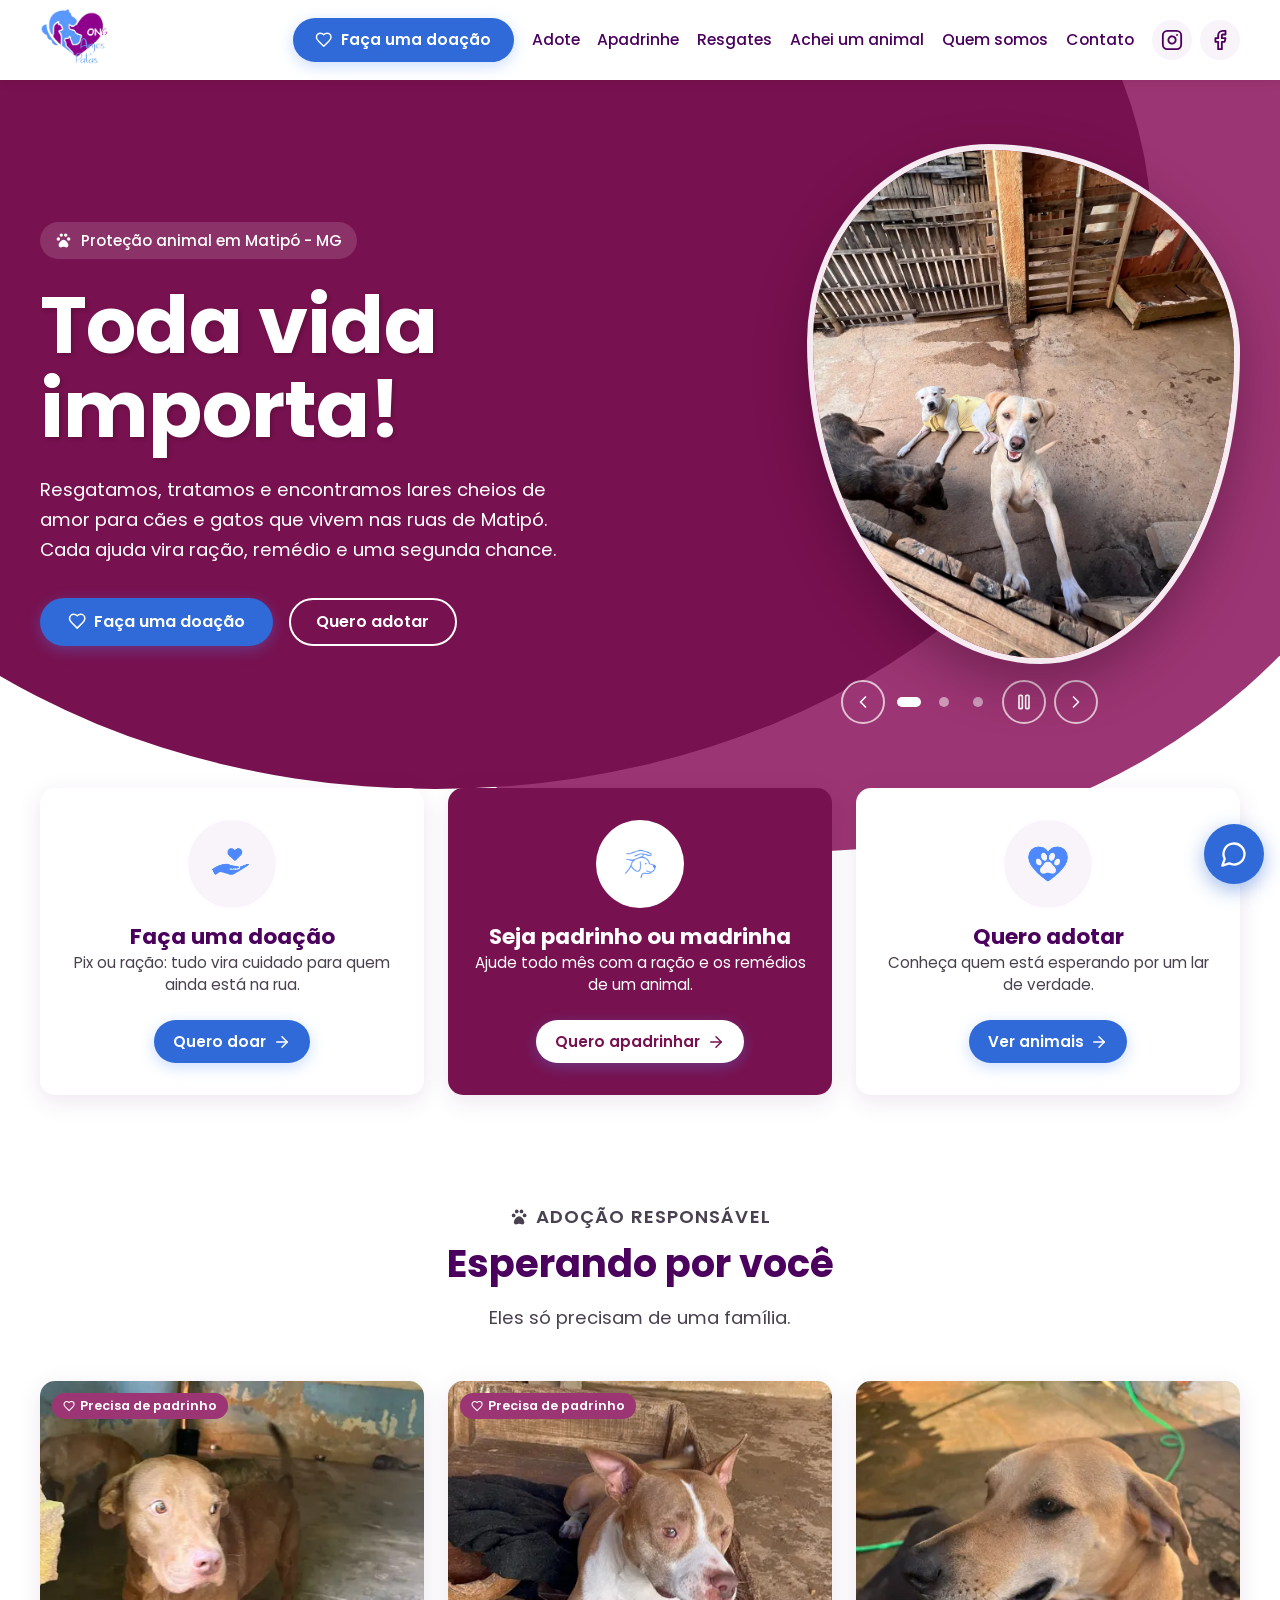
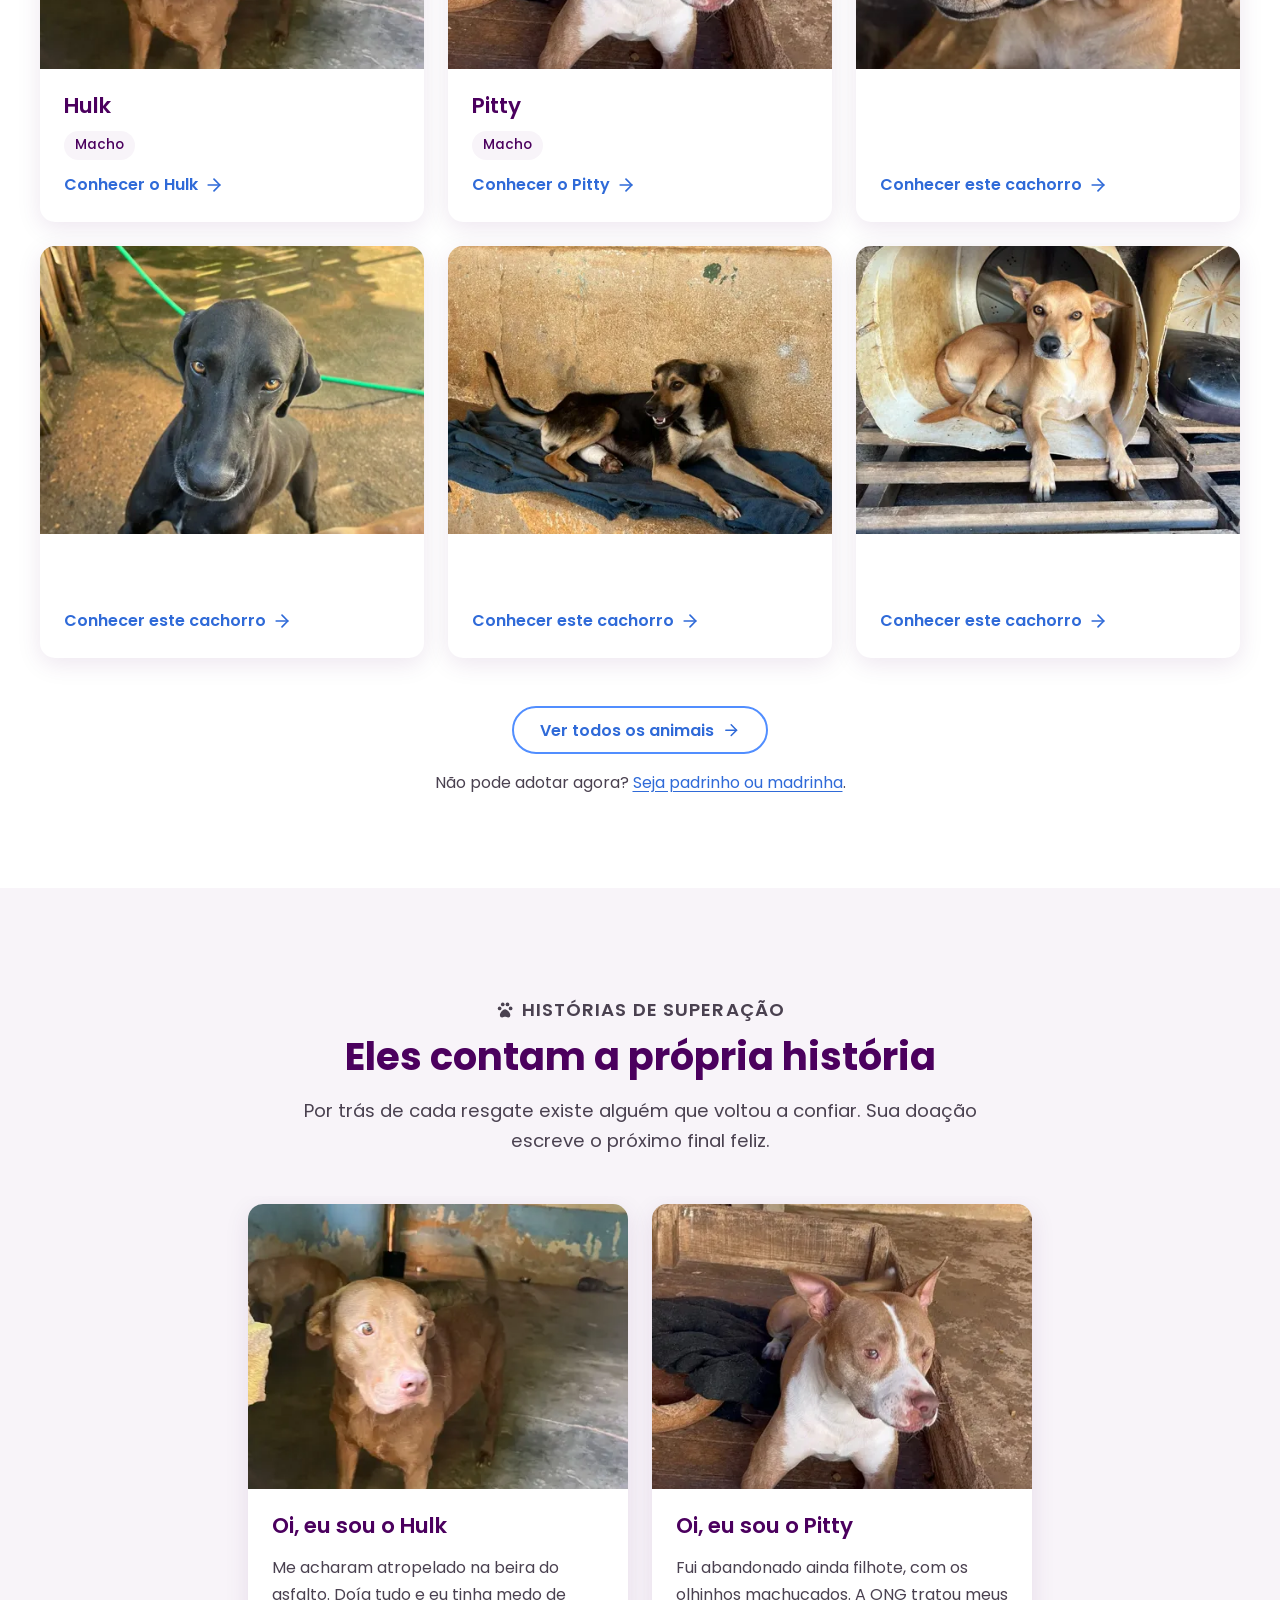
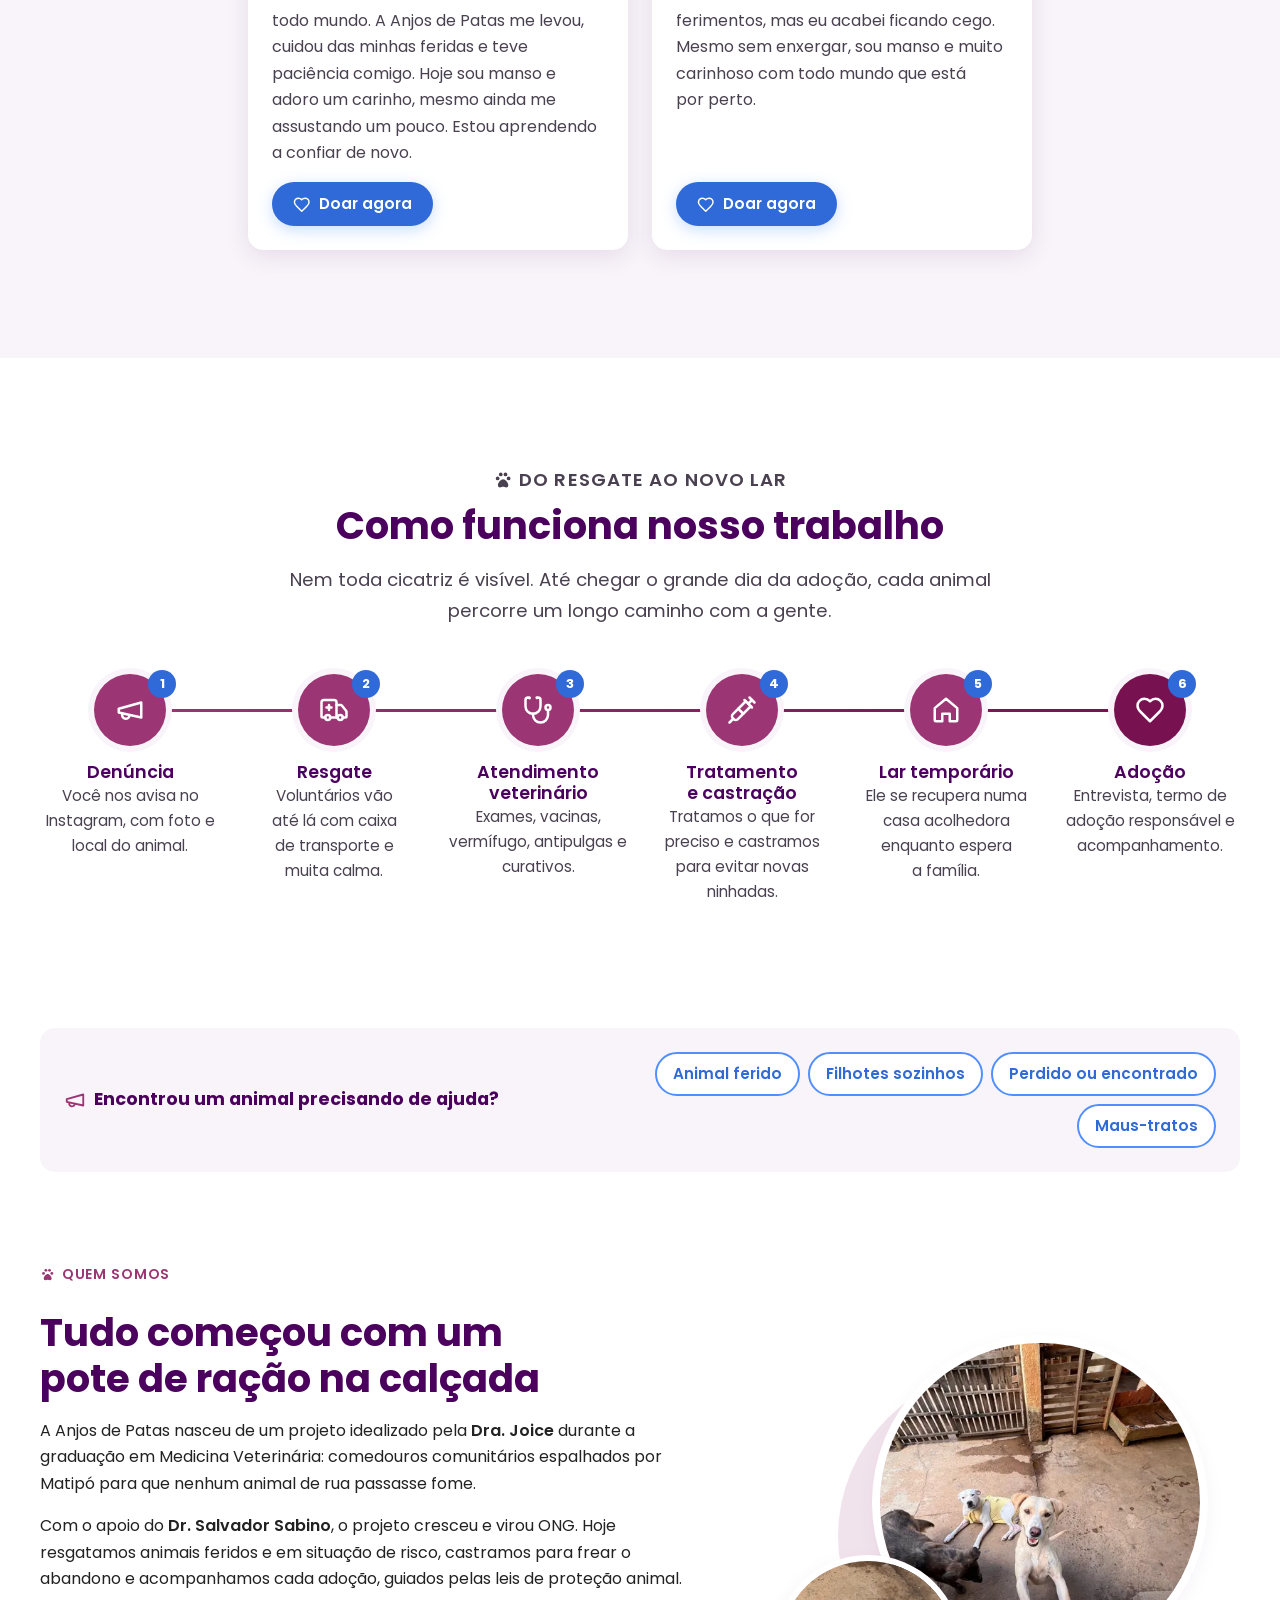
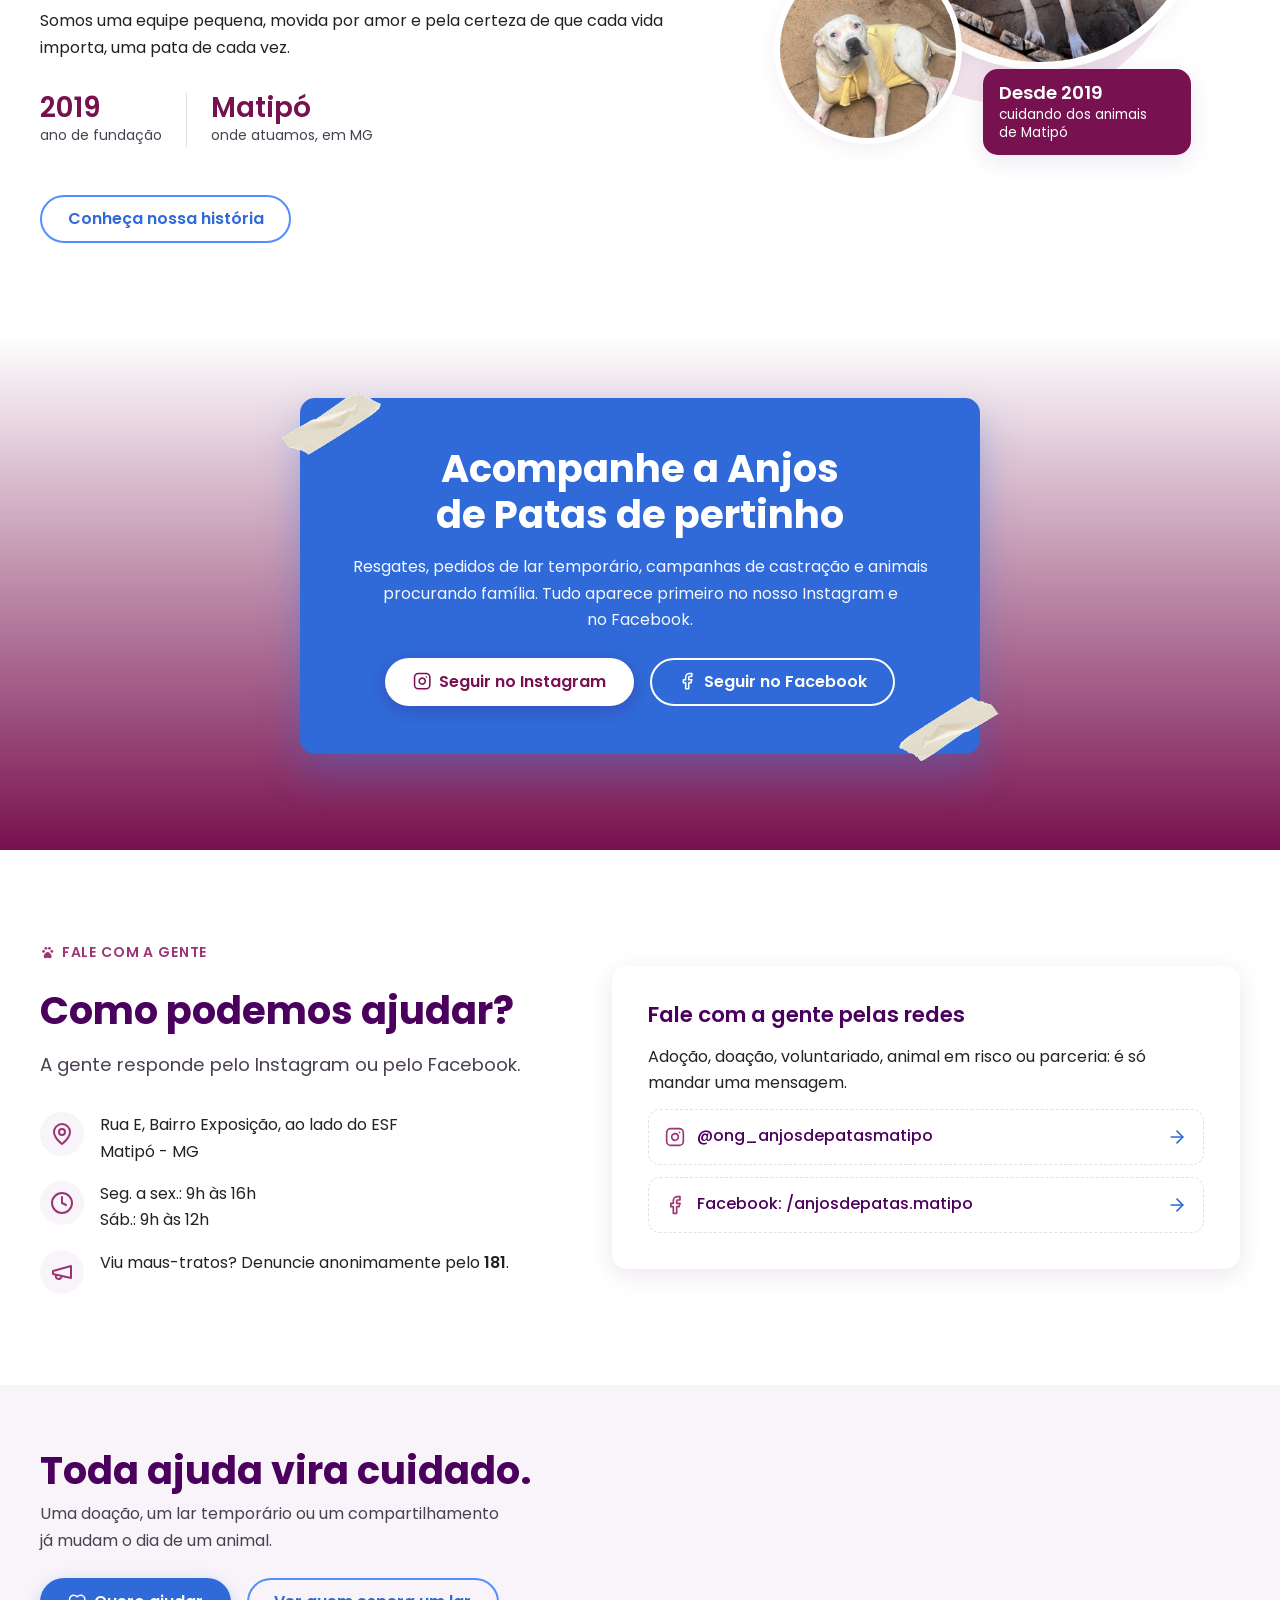
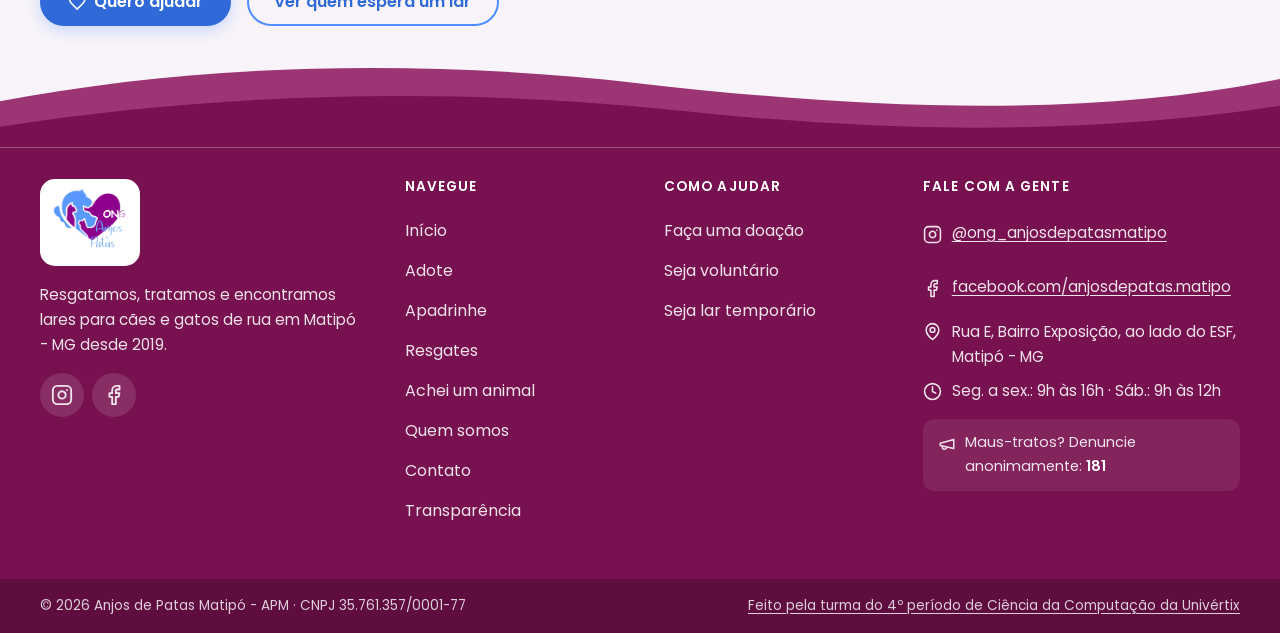
==== commit 9c19fcea: "feat(contato): adiciona o Facebook da ONG ao lado do Instagram Botão flutuante passa a abrir as duas" ====
--- a/index.html
+++ b/index.html
@@ -291,9 +291,10 @@
       <div class="container">
         <div class="faixa-redes__card com-fitas revelar">
           <h2 id="redes-titulo">Acompanhe a Anjos de Patas de pertinho</h2>
-          <p>Resgates, pedidos de lar temporário, campanhas de castração e animais procurando família. Tudo aparece primeiro no nosso Instagram.</p>
+          <p>Resgates, pedidos de lar temporário, campanhas de castração e animais procurando família. Tudo aparece primeiro no nosso Instagram e no Facebook.</p>
           <div class="grupo-botoes">
-            <a class="btn btn--branco" href="https://www.instagram.com/ong_anjosdepatasmatipo/" target="_blank" rel="noopener"><svg data-icone="instagram"></svg>Seguir @ong_anjosdepatasmatipo</a>
+            <a class="btn btn--branco" href="https://www.instagram.com/ong_anjosdepatasmatipo/" target="_blank" rel="noopener" data-sem-par><svg data-icone="instagram"></svg>Seguir no Instagram</a>
+            <a class="btn btn--contorno-claro" href="https://www.facebook.com/anjosdepatas.matipo/" target="_blank" rel="noopener"><svg data-icone="facebook"></svg>Seguir no Facebook</a>
           </div>
         </div>
       </div>
@@ -305,7 +306,7 @@
         <div class="contato__info revelar">
           <p class="sobretitulo"><svg data-icone="pata"></svg>Fale com a gente</p>
           <h2 id="contato-titulo">Como podemos ajudar?</h2>
-          <p class="lead">A gente responde pelo direct do Instagram.</p>
+          <p class="lead">A gente responde pelo Instagram ou pelo Facebook.</p>
           <ul class="contato__lista" role="list">
             <li><svg data-icone="local"></svg><span>Rua E, Bairro Exposição, ao lado do ESF<br>Matipó - MG</span></li>
             <li><svg data-icone="relogio"></svg><span>Seg. a sex.: 9h às 16h<br>Sáb.: 9h às 12h</span></li>
@@ -314,9 +315,10 @@
         </div>
 
         <div class="card contato__atalhos revelar" style="--atraso:100ms">
-          <h3>Chame no direct do Instagram</h3>
+          <h3>Fale com a gente pelas redes</h3>
           <p>Adoção, doação, voluntariado, animal em risco ou parceria: é só mandar uma mensagem.</p>
           <a class="atalho atalho--instagram" href="https://www.instagram.com/ong_anjosdepatasmatipo/" target="_blank" rel="noopener"><svg data-icone="instagram"></svg><span>@ong_anjosdepatasmatipo</span><svg class="icone atalho__seta" data-icone="seta-dir"></svg></a>
+          <a class="atalho atalho--instagram" href="https://www.facebook.com/anjosdepatas.matipo/" target="_blank" rel="noopener"><svg data-icone="facebook"></svg><span>Facebook: /anjosdepatas.matipo</span><svg class="icone atalho__seta" data-icone="seta-dir"></svg></a>
         </div>
       </div>
     </section>
--- a/css/components.css
+++ b/css/components.css
@@ -835,32 +835,72 @@
   color: var(--cor-texto-suave);
 }
 
-/* ---------- Instagram flutuante ---------- */
-.insta-flutuante {
+/* ---------- Botão flutuante de contato (Instagram e Facebook) ---------- */
+.contato-flutuante {
   position: fixed;
   right: max(1rem, env(safe-area-inset-right));
   bottom: max(1rem, env(safe-area-inset-bottom));
   z-index: var(--z-flutuante);
+  display: grid;
+  justify-items: end;
+  gap: var(--e-1);
+}
+
+.contato-flutuante__botao {
   display: inline-grid;
   place-items: center;
   width: 60px;
   height: 60px;
+  border: 0;
   border-radius: 50%;
   background: var(--cor-botao);
   color: #fff;
+  cursor: pointer;
   box-shadow: 0 6px 20px rgba(47, 106, 216, 0.45);
   transition: transform var(--t-rapido), background-color var(--t-rapido);
 }
 
-.insta-flutuante:hover {
-  color: #fff;
+.contato-flutuante__botao:hover {
   background: var(--cor-destaque-hover);
   transform: translateY(-3px) scale(1.04);
 }
 
-.insta-flutuante svg {
-  width: 30px;
-  height: 30px;
+.contato-flutuante__botao svg {
+  width: 28px;
+  height: 28px;
+}
+
+.contato-flutuante__opcoes {
+  display: grid;
+  gap: var(--e-1);
+  list-style: none;
+}
+
+.contato-flutuante__opcoes[hidden] {
+  display: none;
+}
+
+.contato-flutuante__opcoes a {
+  display: flex;
+  align-items: center;
+  gap: 0.6rem;
+  min-height: 48px;
+  padding: 0.6rem 1.1rem;
+  border-radius: var(--raio-pilula);
+  background: #fff;
+  color: var(--cor-titulo);
+  font-weight: 600;
+  text-decoration: none;
+  box-shadow: var(--sombra-card);
+}
+
+.contato-flutuante__opcoes a:hover {
+  color: var(--cor-botao);
+}
+
+.contato-flutuante__opcoes svg {
+  width: 22px;
+  height: 22px;
 }
 
 /* ---------- Rodapé ---------- */
@@ -966,11 +1006,12 @@
   margin-bottom: var(--e-2);
 }
 
-.rodape a {
+/* :not(.btn): os botões do rodapé mantêm as próprias cores (azul com texto branco) */
+.rodape a:not(.btn) {
   color: inherit;
 }
 
-.rodape a:hover {
+.rodape a:not(.btn):hover {
   color: #fff;
 }
 
@@ -1019,6 +1060,8 @@
 
 .rodape__contato a {
   display: inline-block;
+  min-width: 0;
+  overflow-wrap: anywhere; /* endereços longos quebram em telas estreitas */
   padding-block: 0.6rem; /* área de toque de 44px no celular */
   text-underline-offset: 3px;
 }
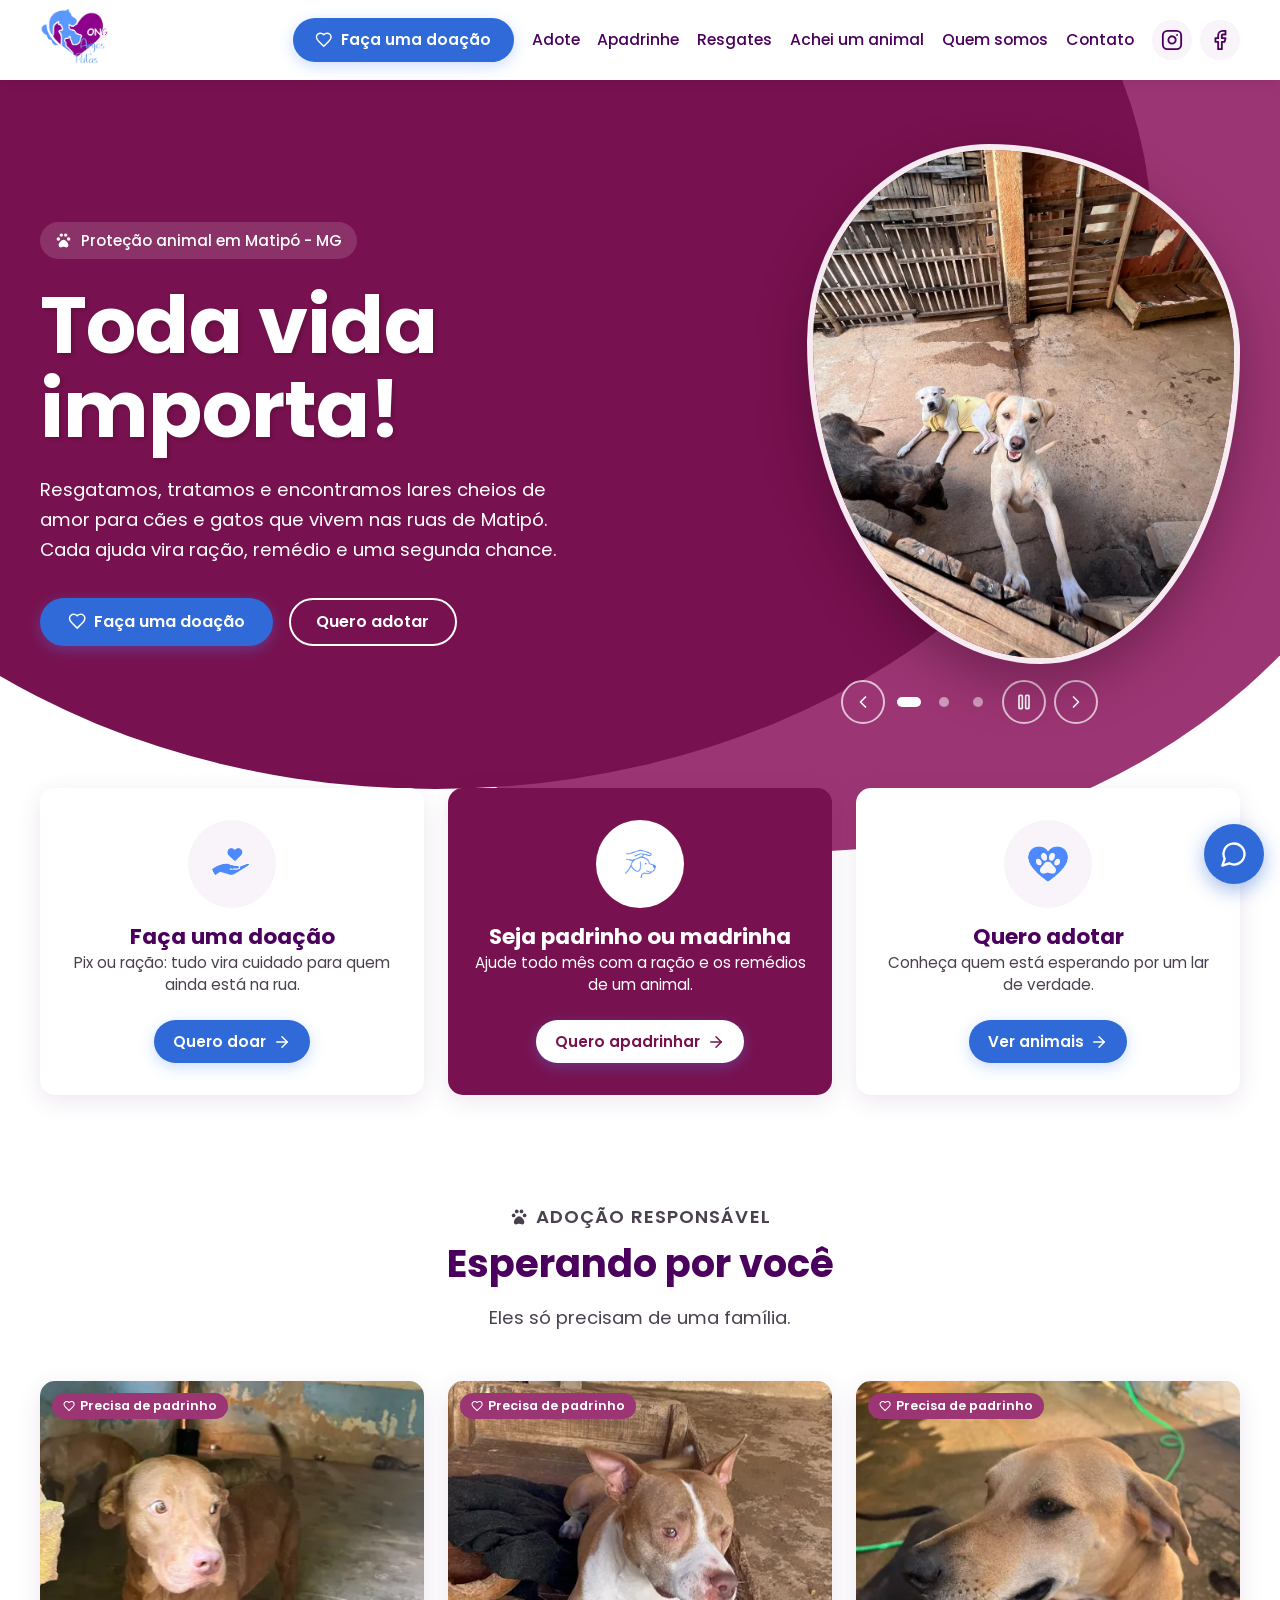
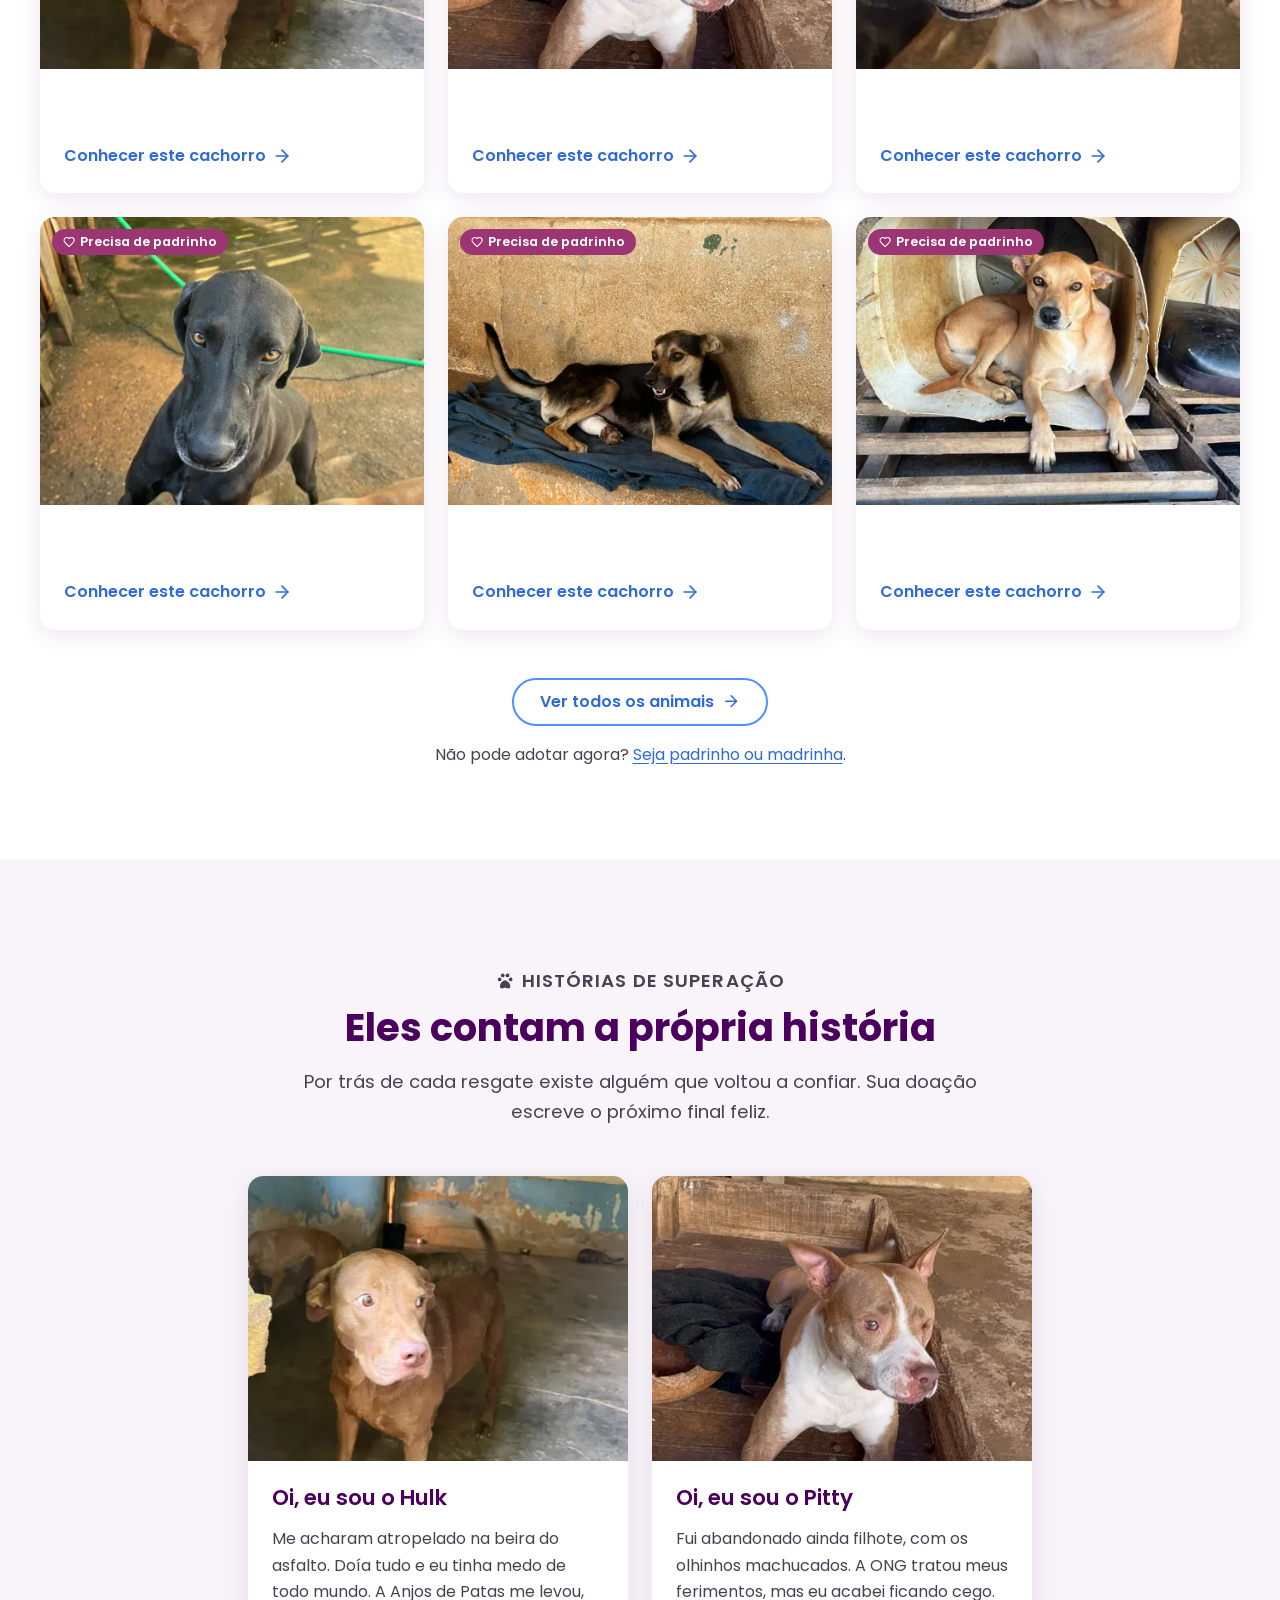
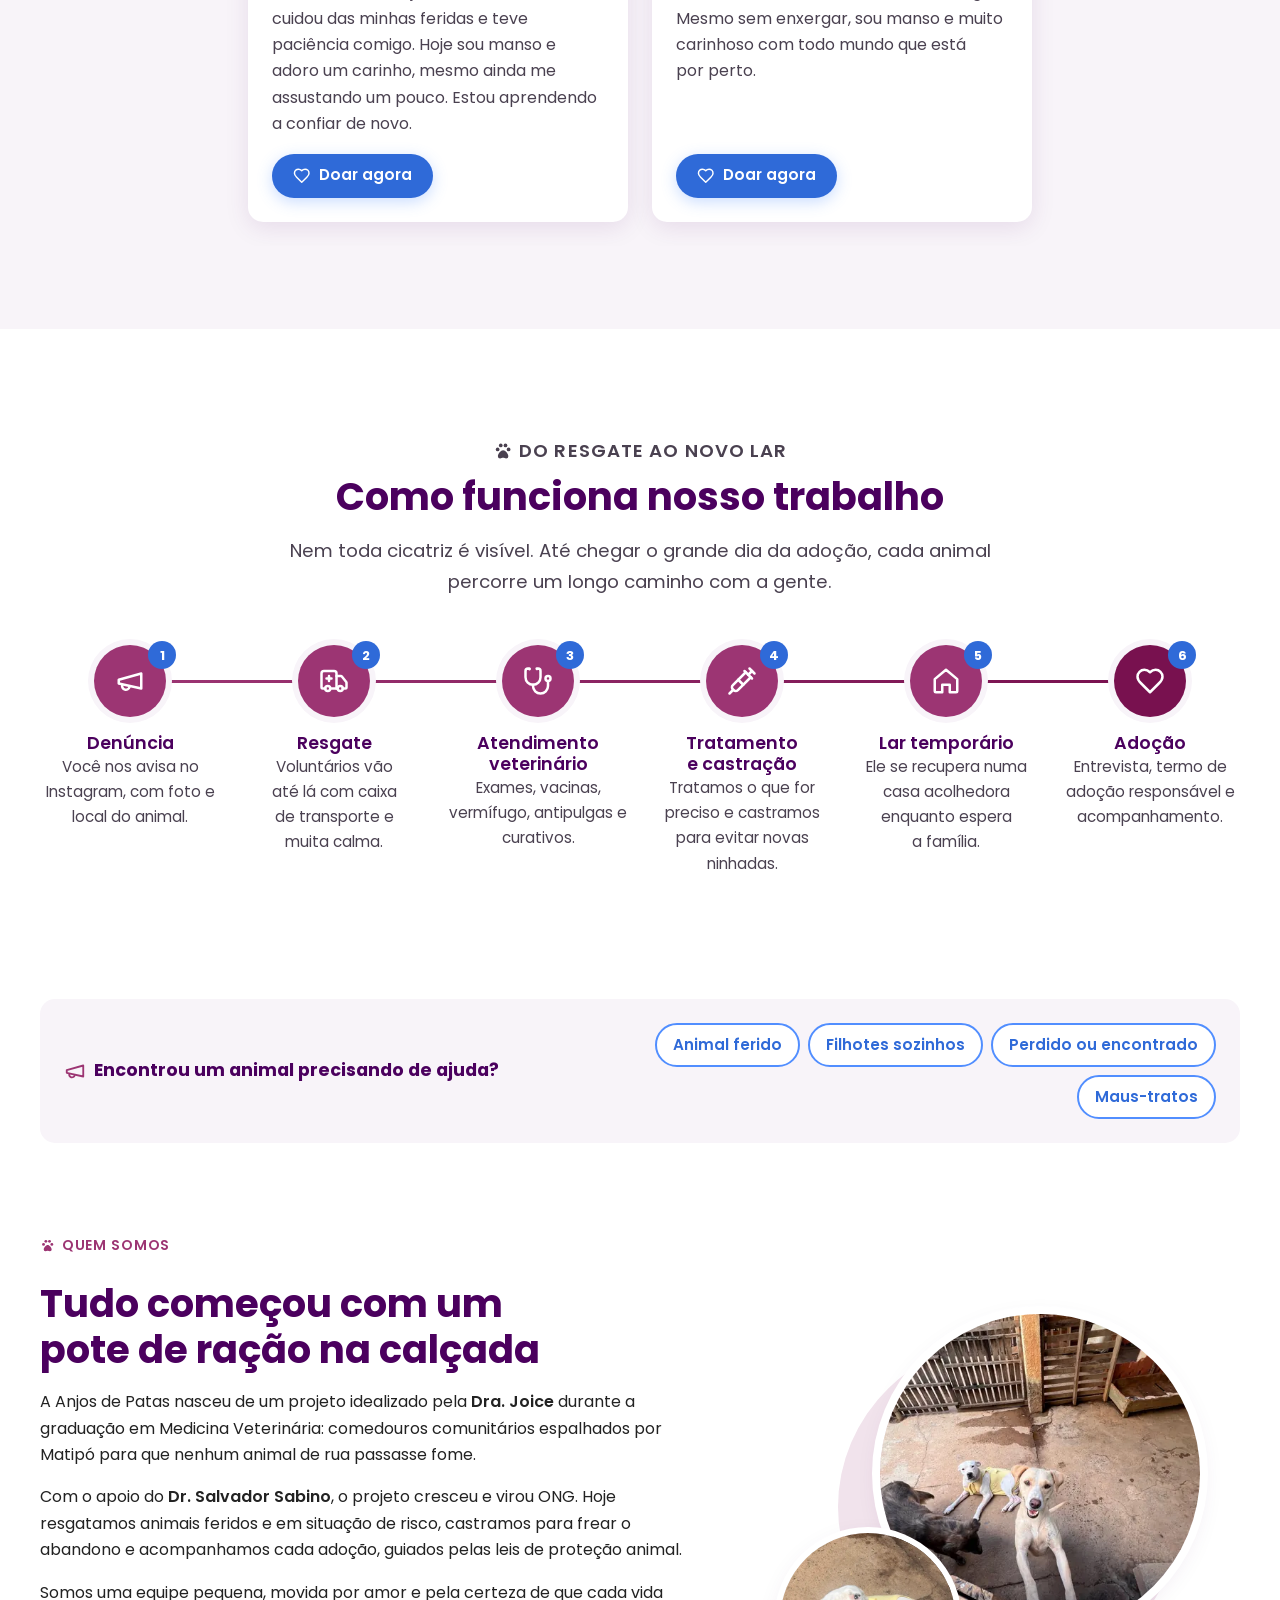
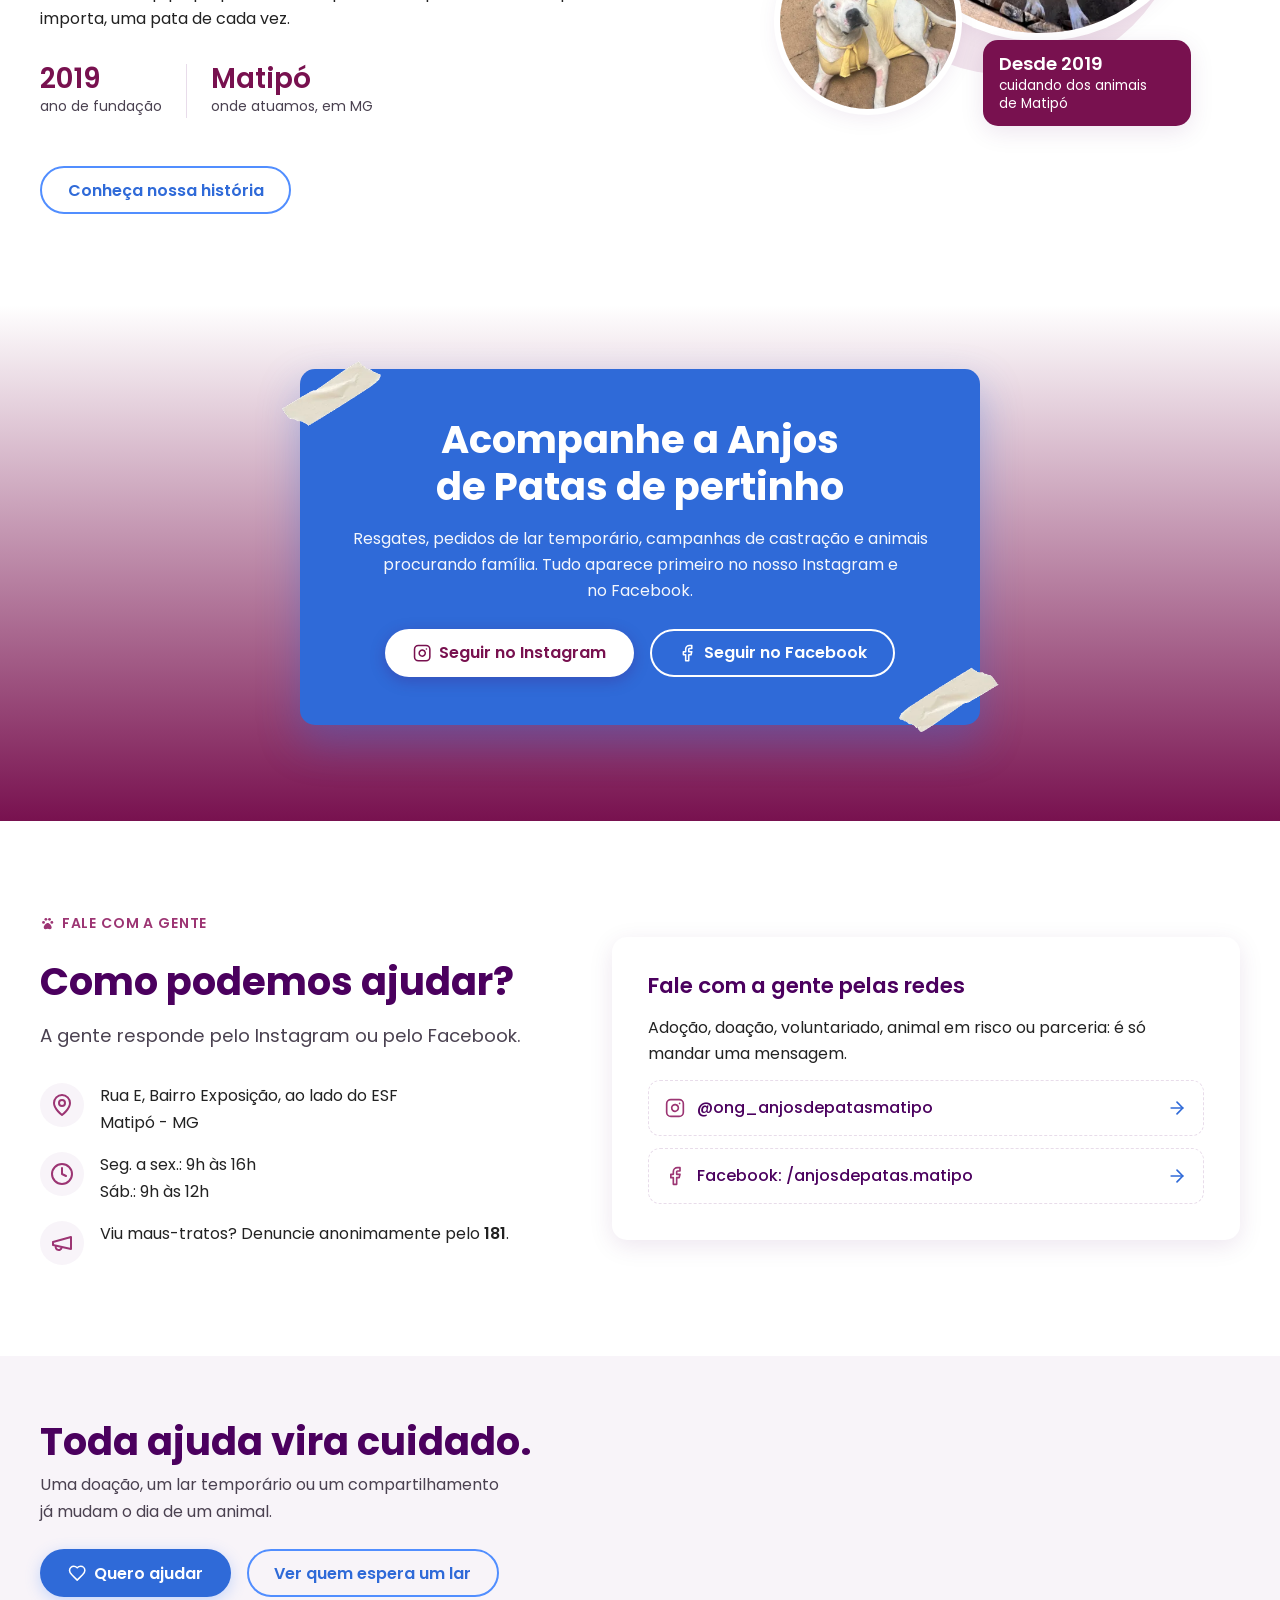
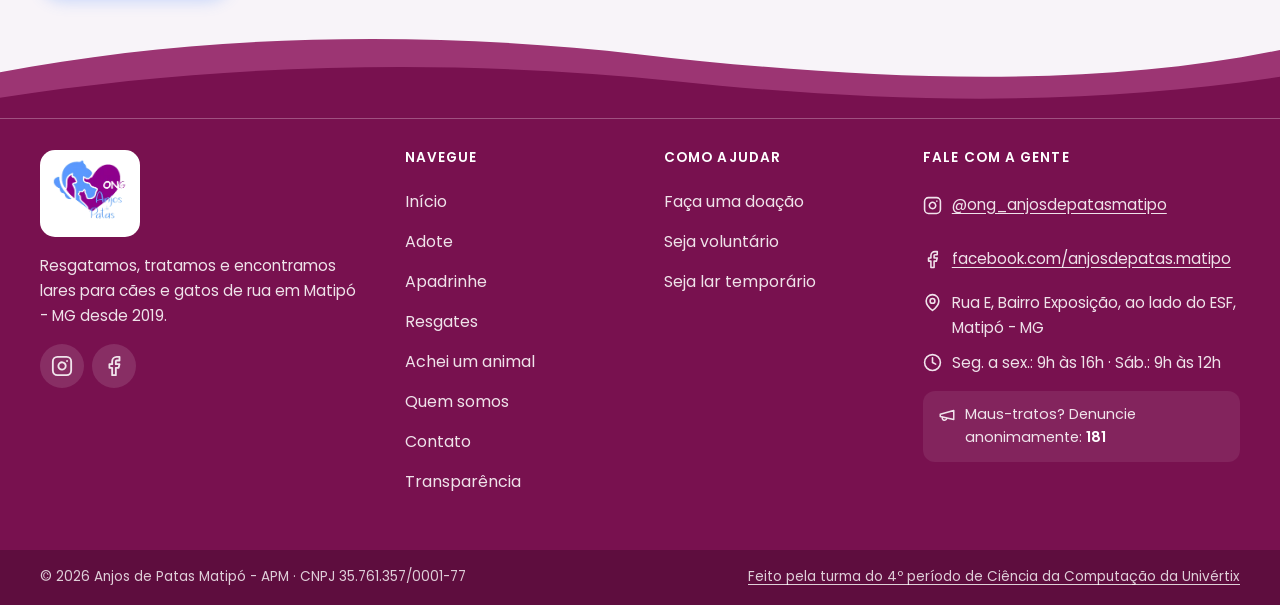
==== commit 43e64c8c: "chore(deploy): deixa só a Vercel e aponta canonical e sitemap para ela O GitHub Pages foi desligado " ====
--- a/index.html
+++ b/index.html
@@ -5,7 +5,7 @@
   <meta name="viewport" content="width=device-width, initial-scale=1">
   <title>ONG Anjos de Patas | Resgate e adoção de cães e gatos em Matipó - MG</title>
   <meta name="description" content="A ONG Anjos de Patas resgata, trata, castra e encaminha para adoção cães e gatos de rua em Matipó - MG. Adote, apadrinhe ou faça uma doação.">
-  <link rel="canonical" href="https://l3riel.github.io/anjos-de-patas/">
+  <link rel="canonical" href="https://anjos-de-patas-bay.vercel.app/">
   <meta name="theme-color" content="#78114F">
   <!-- Open Graph: troque o domínio quando o site tiver endereço próprio -->
   <meta property="og:type" content="website">
@@ -13,8 +13,8 @@
   <meta property="og:site_name" content="ONG Anjos de Patas">
   <meta property="og:title" content="ONG Anjos de Patas | Toda vida importa!">
   <meta property="og:description" content="Resgate, tratamento e adoção responsável de cães e gatos em Matipó - MG.">
-  <meta property="og:url" content="https://l3riel.github.io/anjos-de-patas/">
-  <meta property="og:image" content="https://l3riel.github.io/anjos-de-patas/assets/img/brand/og-image.jpg">
+  <meta property="og:url" content="https://anjos-de-patas-bay.vercel.app/">
+  <meta property="og:image" content="https://anjos-de-patas-bay.vercel.app/assets/img/brand/og-image.jpg">
   <meta property="og:image:width" content="1200">
   <meta property="og:image:height" content="630">
   <meta name="twitter:card" content="summary_large_image">
--- a/css/pages.css
+++ b/css/pages.css
@@ -1959,65 +1959,19 @@
   }
 }
 
-.participantes {
-  display: grid;
-  grid-template-columns: repeat(auto-fill, minmax(190px, 1fr));
-  gap: var(--e-2);
-  list-style: none;
-}
-
-.participantes li {
-  display: flex;
-  align-items: center;
-  gap: 0.75rem;
-  padding: 0.6rem;
-  border-radius: var(--raio-pilula);
-  background: var(--cor-fundo-suave);
-  font-weight: 500;
-  color: var(--cor-titulo);
-}
-
-.participantes li span {
-  display: grid;
-  place-items: center;
-  width: 40px;
-  height: 40px;
-  border-radius: 50%;
-  background: var(--cor-secundaria);
-  color: #fff;
-  font-weight: 700;
-  flex-shrink: 0;
-}
-
-/* Autores em destaque: avatar maior, nome e papel */
-.participantes--destaque {
-  grid-template-columns: 1fr;
-}
-
-.participantes--destaque li {
-  padding: 0.85rem 1.25rem 0.85rem 0.85rem;
-}
-
-.participantes--destaque li span {
-  width: 56px;
-  height: 56px;
-  font-size: 1.4rem;
-}
-
-.participantes--destaque strong {
-  display: block;
-  font-size: 1.15rem;
-}
-
-.participantes--destaque small {
-  color: var(--cor-texto-suave);
-  font-size: 0.9rem;
-  font-weight: 400;
-}
-
-.projeto__turma {
-  margin-top: var(--e-2);
-  color: var(--cor-texto-suave);
+/* Foto da turma: nunca maior que o tamanho original, sem zoom */
+.projeto__foto {
+  max-width: 640px;
+  justify-self: center;
+}
+
+.projeto__foto img {
+  width: 100%;
+  height: auto;
+  border-radius: var(--raio-card);
+  box-shadow: var(--sombra-card);
+  user-select: none;
+  -webkit-user-drag: none;
 }
 
 /* =========================================================
@@ -2657,13 +2611,6 @@
   }
 }
 
-.projeto__versao h3 {
-  font-size: 1rem;
-  color: var(--cor-texto-suave);
-  font-weight: 600;
-  margin-bottom: var(--e-2);
-}
-
 /* Doe: sem dados bancários cadastrados, o card do Pix fica sozinho e centralizado */
 .doe__grid:not(:has(.doe-banco:not([hidden]))) {
   grid-template-columns: minmax(0, 640px);
